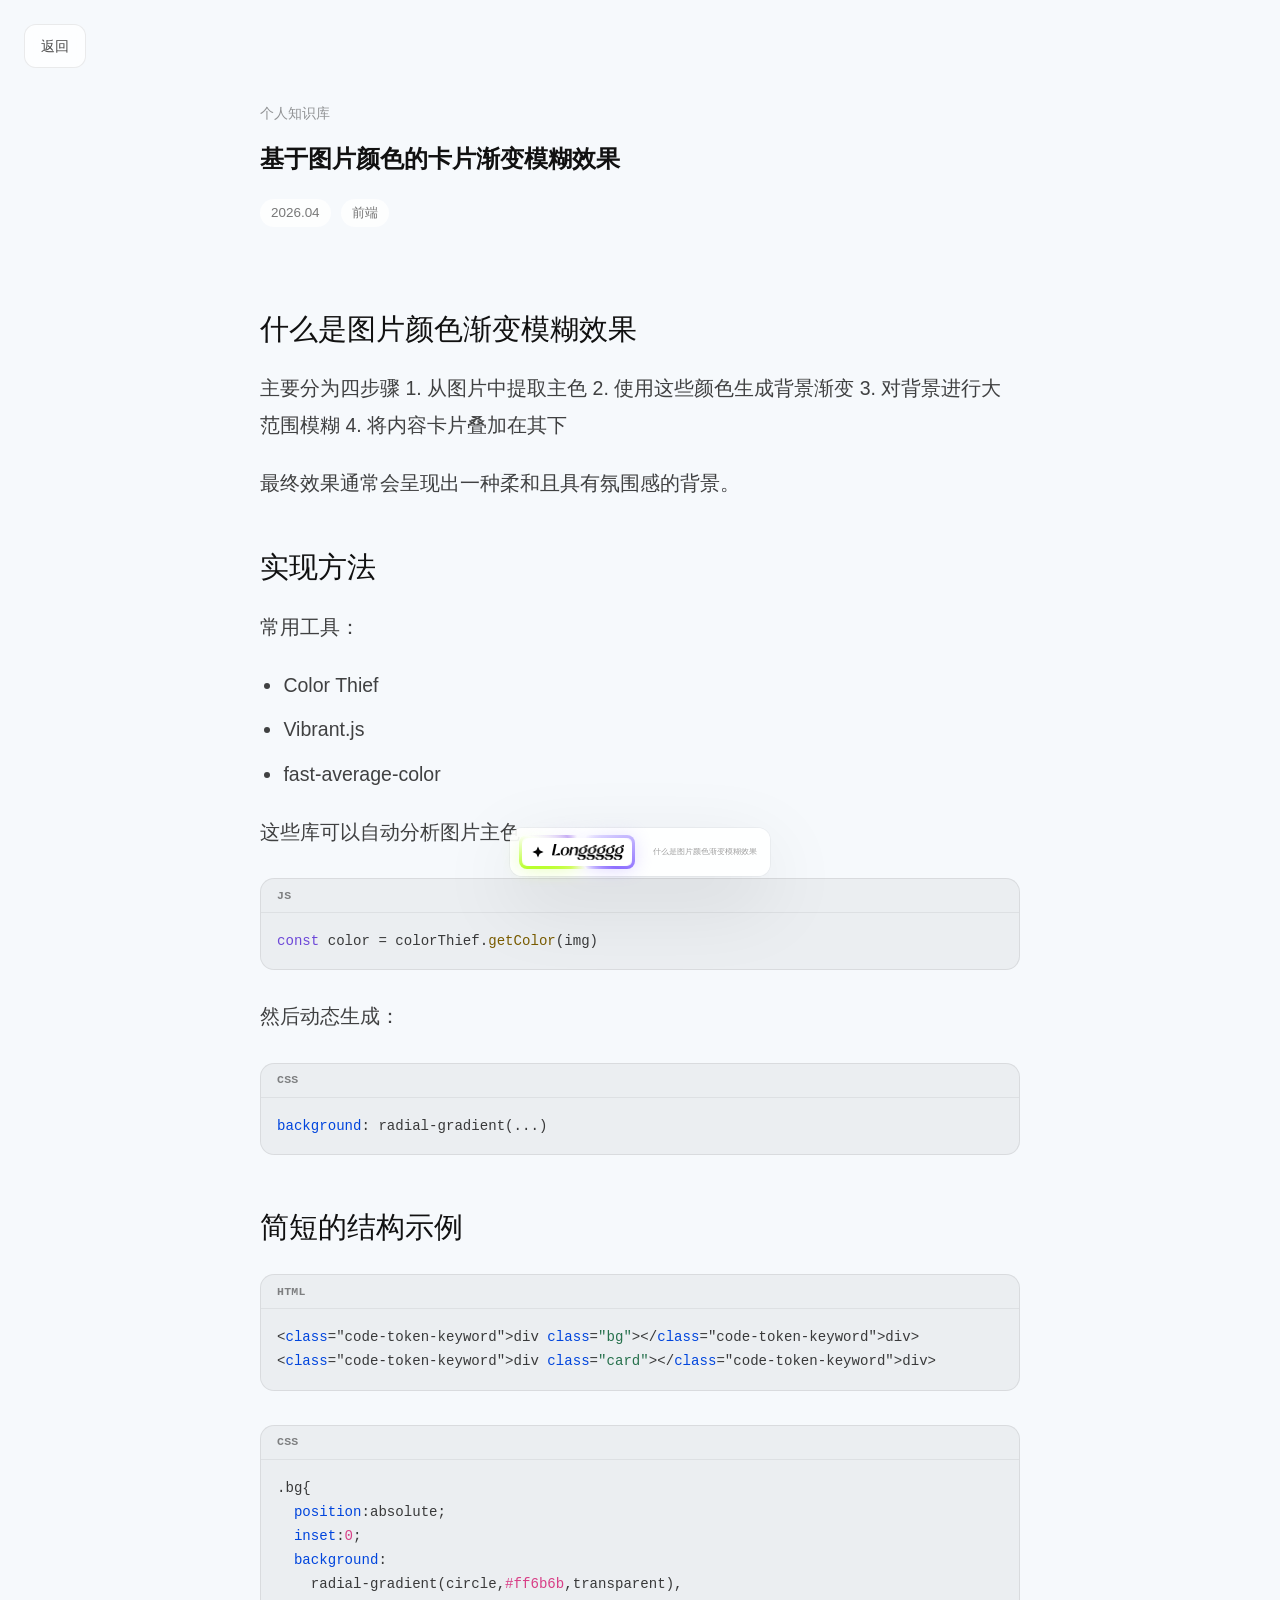
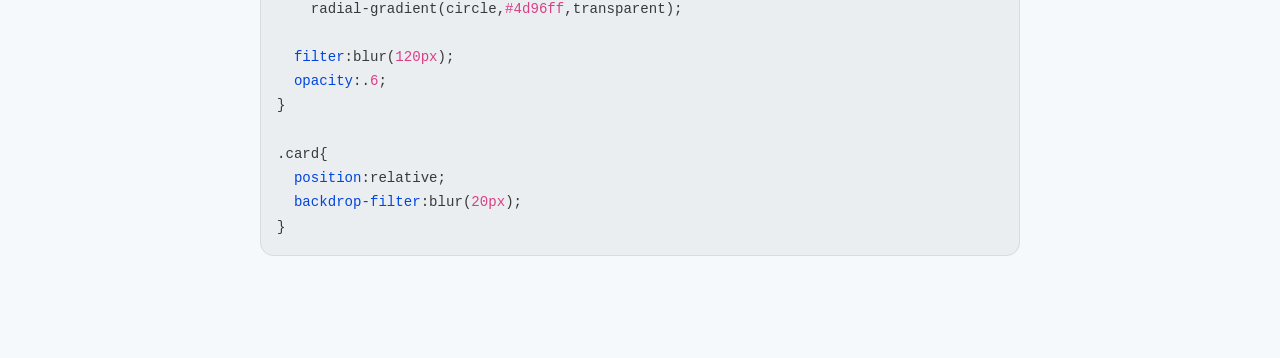
==== article.html @ 4fb2d7c9 "修改定位逻辑" ====
<!DOCTYPE html>
<html lang="zh-CN">
  <head>
    <meta charset="UTF-8" />
    <meta name="robots" content="noindex, nofollow" />
    <meta name="viewport" content="width=device-width, initial-scale=1.0" />
    <title>个人知识库｜龙湘玉 Portfolio</title>
    <link rel="stylesheet" href="./styles.css" />
  </head>
  <body class="article-page">
    <main class="article-page-main">
      <a class="article-back-link" href="./index.html" aria-label="返回首页">返回</a>
      <article class="article-page-shell">
        <p class="knowledge-article-eyebrow">个人知识库</p>
        <h1 data-article-title>正在加载文章...</h1>
        <div class="knowledge-article-meta">
          <time data-article-date datetime=""></time>
          <span data-article-category></span>
        </div>
        <div class="knowledge-article-prose" data-article-content>
          <p>正在加载文章...</p>
        </div>
      </article>
    </main>

    <div class="floating-dock article-floating-dock" aria-label="AI 对话和当前文章">
      <button class="floating-dock-ai" type="button" aria-controls="ai-chat-sidebar" aria-expanded="false" data-ai-chat-toggle>
        <svg class="floating-dock-ai-spark" viewBox="0 0 24 24" aria-hidden="true">
          <path d="M12 2.4 14.8 9.2 21.6 12 14.8 14.8 12 21.6 9.2 14.8 2.4 12 9.2 9.2 12 2.4Z" />
        </svg>
        <img class="floating-dock-ai-logo" src="./assets/Longgggg.png" alt="Longgggg" />
      </button>
      <div class="floating-dock-location" aria-live="polite">
        <span class="floating-dock-location-current" data-page-indicator>正在加载文章...</span>
      </div>
    </div>

    <aside class="ai-chat-sidebar" id="ai-chat-sidebar" aria-hidden="true" data-ai-chat-sidebar>
      <div class="ai-chat-shell">
        <div class="ai-chat-header">
          <div>
            <h2>Ask Long</h2>
          </div>
          <button class="ai-chat-close" type="button" aria-label="关闭 AI 对话窗口" data-ai-chat-close>
            <svg xmlns="http://www.w3.org/2000/svg" width="22" height="22" viewBox="0 0 24 24" fill="none" stroke="currentColor" stroke-width="2" stroke-linecap="round" stroke-linejoin="round" aria-hidden="true">
              <path d="M18 6 6 18" />
              <path d="m6 6 12 12" />
            </svg>
          </button>
        </div>

        <div class="ai-chat-messages" aria-live="polite" data-ai-chat-messages></div>

        <div class="ai-chat-starters" data-ai-chat-starters aria-label="推荐问题">
          <button type="button" data-ai-chat-starter="生活中的你是什么样的人？">生活中的你是什么样？</button>
          <button type="button" data-ai-chat-starter="和你一起工作会是什么感觉？">和你合作是什么感觉？</button>
          <button type="button" data-ai-chat-starter="你的设计思考方式是什么？">你如何思考设计？</button>
        </div>

        <form class="ai-chat-form" data-ai-chat-form>
          <label class="sr-only" for="article-ai-chat-input">输入你想问龙湘玉 AI 分身的问题</label>
          <textarea
            class="ai-chat-input"
            id="article-ai-chat-input"
            name="message"
            rows="1"
            maxlength="800"
            placeholder="你想了解我的哪些项目？"
            data-ai-chat-input
          ></textarea>
          <div class="ai-chat-actions">
            <button class="ai-chat-send" type="submit" data-ai-chat-send>发送</button>
          </div>
        </form>
      </div>
    </aside>

    <script src="./script.js?v=2026-07-13-return-position"></script>
    <script src="./article.js?v=2026-07-13-return-position"></script>
  </body>
</html>
---- styles.css ----
@font-face {
  font-family: "Gravita HUM";
  src: url("./assets/fonts/GravitaHUM-ExtraBold.otf") format("opentype");
  font-style: normal;
  font-weight: 800;
  font-display: swap;
}

@font-face {
  font-family: "Gravita HUM";
  src: url("./assets/fonts/GravitaHUM-ExtraBoldItalic.otf") format("opentype");
  font-style: italic;
  font-weight: 800;
  font-display: swap;
}

@font-face {
  font-family: "Gravita HUM";
  src: url("./assets/fonts/GravitaHUM-MediumItalic.otf") format("opentype");
  font-style: italic;
  font-weight: 500;
  font-display: swap;
}

@font-face {
  font-family: "CHERLAV";
  src: url("./assets/fonts/CHERLAV-Italic.ttf") format("truetype");
  font-style: italic;
  font-weight: 400;
  font-display: swap;
}

:root {
  --bg: #ffffff;
  --text: #060606;
  --muted: #8e8e8e;
  --line: #ececec;
  --accent: #6fb1ff;
  --content-width: 940px;
  --page-gutter: 64px;
  --content-inline-pad: 30px;
  --brand-size: 0.95rem;
  --nav-size: 0.98rem;
  --hero-title-size: clamp(3rem, 6.8vw, 4.8rem);
  --hero-body-size: clamp(1.55rem, 3vw, 2.25rem);
  --meta-size: 0.92rem;
  --card-shadow: rgba(0, 0, 0, 0.1);
  --strap-color: #ffffff;
  --strap-width: 60px;
  --strap-overlap: 18px;
  --radius-lg: 16px;
  --radius-md: 14px;
  --radius-sm: 12px;
  --radius-xs: 10px;
  --radius-none: 0;
  --radius-pill: 999px;
  --radius-circle: 50%;
  --radius-container: var(--radius-lg);
  --radius-tab-bar: var(--radius-lg);
  --radius-ai-sidebar: var(--radius-lg);
  --radius-footer: var(--radius-lg);
  --radius-card: var(--radius-md);
  --radius-project-card: var(--radius-md);
  --radius-bubble: var(--radius-md);
  --radius-control: var(--radius-sm);
  --radius-input: var(--radius-sm);
  --radius-button: var(--radius-sm);
  --radius-tag: var(--radius-sm);
  --radius-icon: var(--radius-xs);
  --radius-strap: var(--radius-none);
  --ai-chat-width: min(560px, 42vw);
  --layout-shift-x: 0px;
  --site-design-width: 1440px;
  --site-scale: 1;
  --site-canvas-height: auto;
}

@property --border-angle {
  syntax: "<angle>";
  inherits: true;
  initial-value: 0turn;
}

* {
  box-sizing: border-box;
}

html {
  scroll-behavior: smooth;
}

body {
  margin: 0;
  min-height: 100%;
  font-family: "Helvetica Neue", "PingFang SC", "Hiragino Sans GB", sans-serif;
  background: var(--bg);
  color: var(--text);
  cursor: none;
}

body.is-chat-open {
  --layout-shift-x: calc(var(--ai-chat-width) * -0.32);
  overflow-x: hidden;
}

@media (min-width: 1440px) {
  :root {
    --ai-chat-width: 560px;
  }

  body.is-chat-open {
    --layout-shift-x: calc(var(--ai-chat-width) * -0.42);
  }
}

@media (min-width: 1800px) {
  :root {
    --ai-chat-width: 560px;
  }

  body.is-chat-open {
    --layout-shift-x: calc(var(--ai-chat-width) * -0.48);
  }
}

body,
body * {
  cursor: none !important;
}

a {
  color: inherit;
  text-decoration: none;
}

img {
  display: block;
  max-width: 100%;
}

.site-scale-shell {
  position: relative;
  width: 100%;
}

main {
  transition: transform 0.42s cubic-bezier(0.22, 1, 0.36, 1);
  transform: translateX(var(--layout-shift-x));
}

body.is-site-scaled .site-scale-shell {
  height: var(--site-canvas-height);
}

body.is-site-scaled main {
  position: absolute;
  top: 0;
  left: 50%;
  width: var(--site-design-width);
  max-width: none;
  transform: translateX(calc(-50% + var(--layout-shift-x))) scale(var(--site-scale));
  transform-origin: top center;
}

.reveal {
  opacity: 0;
  transform: translateY(16px);
  transition: opacity 0.6s ease, transform 0.6s ease;
}

.reveal.show {
  opacity: 1;
  transform: translateY(0);
}

button,
a,
[data-card],
[data-cursor-icon],
[role="button"] {
  cursor: none;
}

.custom-cursor {
  position: fixed;
  left: 0;
  top: 0;
  width: 40px;
  height: 40px;
  border-radius: var(--radius-circle);
  background: rgba(255, 255, 255, 0.3);
  border: 1.5px solid rgba(15, 15, 15, 0.95);
  box-shadow:
    0 0 0 1px rgba(255, 255, 255, 0.42) inset,
    0 0 18px rgba(0, 0, 0, 0.08);
  pointer-events: none;
  z-index: 9999;
  transform: translate(-50%, -50%);
  opacity: 0;
  transition:
    width 0.22s ease,
    height 0.22s ease,
    opacity 0.18s ease,
    transform 0.08s linear;
  display: flex;
  align-items: center;
  justify-content: center;
}

.custom-cursor.is-visible {
  opacity: 1;
}

.custom-cursor.is-hovering {
  width: 70px;
  height: 70px;
}

.custom-cursor.has-label {
  width: auto;
  height: 34px;
  min-width: 0;
  padding: 0 12px;
  border: 0;
  border-radius: var(--radius-pill);
  background: #161616;
  color: #ffffff;
  box-shadow: 0 10px 22px rgba(0, 0, 0, 0.16);
}

.custom-cursor-icon {
  display: inline-flex;
  align-items: center;
  justify-content: center;
  width: 22px;
  height: 22px;
  color: rgba(12, 12, 12, 0.88);
  opacity: 0;
  transform: scale(0.82);
  transition: opacity 0.18s ease, transform 0.18s ease;
}

.custom-cursor.has-icon .custom-cursor-icon {
  opacity: 1;
  transform: scale(1);
}

.custom-cursor.has-label .custom-cursor-icon {
  width: auto;
  height: auto;
  color: #ffffff;
  font-size: 0.72rem;
  font-weight: 700;
  line-height: 1;
  white-space: nowrap;
  opacity: 1;
  transform: scale(1);
}

.custom-cursor-icon svg {
  width: 100%;
  height: 100%;
}

@media (pointer: coarse) {
  body,
  body *,
  button,
  a,
  [data-card],
  [data-cursor-icon],
  [role="button"] {
    cursor: auto !important;
  }

  .custom-cursor {
    display: none;
  }
}

@media (prefers-reduced-motion: reduce) {
  .reveal {
    opacity: 1;
    transform: none;
    transition: none;
  }
}

.site-header {
  position: fixed;
  top: calc(18px * var(--site-scale));
  left: 50%;
  width: min(calc(100% - (var(--page-gutter) * 2)), var(--content-width));
  z-index: 20;
  height: 60px;
  padding: 0 var(--content-inline-pad);
  display: grid;
  grid-template-columns: auto 1fr auto;
  align-items: center;
  column-gap: 32px;
  background: #d2d2d238;
  border-radius: var(--radius-tab-bar);
  box-shadow: none;
  backdrop-filter: blur(18px) saturate(1.08);
  -webkit-backdrop-filter: blur(18px) saturate(1.08);
  transform: translate(calc(-50% + var(--layout-shift-x)), 0) scale(var(--site-scale));
  transform-origin: top center;
  transition: transform 0.28s ease, opacity 0.28s ease;
}

.site-header.is-hidden {
  transform: translate(calc(-50% + var(--layout-shift-x)), calc(-100% - 26px)) scale(var(--site-scale));
  opacity: 0;
}

.brand {
  display: inline-flex;
  align-items: center;
  font-size: var(--brand-size);
  letter-spacing: 0.02em;
}

.brand-logo {
  display: block;
  width: auto;
  height: 20px;
  object-fit: contain;
}

.sr-only {
  position: absolute;
  width: 1px;
  height: 1px;
  padding: 0;
  margin: -1px;
  overflow: hidden;
  clip: rect(0, 0, 0, 0);
  white-space: nowrap;
  border: 0;
}

.site-nav {
  display: flex;
  justify-content: flex-end;
  justify-self: end;
  gap: 48px;
  font-size: var(--nav-size);
  font-weight: 600;
}

.site-nav a {
  position: relative;
  padding-bottom: 6px;
  color: rgba(6, 6, 6, 0.42);
  transition: color 0.24s ease;
}

.site-nav a::after {
  content: "";
  position: absolute;
  left: 0;
  right: 0;
  bottom: 0;
  height: 2px;
  border-radius: var(--radius-pill);
  background: #111111;
  transform: scaleX(0);
  transform-origin: center;
  transition: transform 0.24s ease;
}

.site-nav a.is-active {
  color: #111111;
}

.site-nav a.is-active::after {
  transform: scaleX(1);
}

.language-menu {
  position: relative;
  justify-self: end;
}

.language-toggle {
  width: 36px;
  height: 36px;
  padding: 0;
  border: 0;
  border-radius: var(--radius-control);
  background: rgba(255, 255, 255, 0.52);
  color: rgba(6, 6, 6, 0.62);
  display: inline-grid;
  place-items: center;
  cursor: pointer;
  transition: background 0.2s ease, color 0.2s ease;
}

.language-toggle svg {
  width: 18px;
  height: 18px;
}

.language-toggle:hover,
.language-toggle:focus-visible,
.language-menu.is-open .language-toggle {
  background: rgba(255, 255, 255, 0.86);
  color: #111111;
}

.language-options {
  position: absolute;
  top: calc(100% + 10px);
  right: 0;
  width: 128px;
  padding: 10px;
  border: 1px solid rgba(0, 0, 0, 0.06);
  border-radius: var(--radius-control);
  background: rgba(255, 255, 255, 0.9);
  box-shadow: 0 14px 30px rgba(0, 0, 0, 0.08);
  backdrop-filter: blur(18px) saturate(1.08);
  -webkit-backdrop-filter: blur(18px) saturate(1.08);
  opacity: 0;
  pointer-events: none;
  transform: translateY(-4px);
  transition: opacity 0.18s ease, transform 0.18s ease;
}

.language-menu.is-open .language-options {
  opacity: 1;
  pointer-events: auto;
  transform: translateY(0);
}

.language-options button {
  width: 100%;
  min-height: 38px;
  padding: 0 12px;
  border: 0;
  border-radius: 14px;
  background: transparent;
  color: rgba(6, 6, 6, 0.62);
  font: inherit;
  font-size: 0.86rem;
  text-align: left;
  cursor: pointer;
}

.language-options button + button {
  margin-top: 6px;
}

.language-options button:hover,
.language-options button:focus-visible,
.language-options button.is-active {
  background: rgba(0, 0, 0, 0.06);
  color: #111111;
}

.hero {
  position: relative;
  min-height: calc(100vh - 200px);
  width: min(calc(100% - (var(--page-gutter) * 2)), var(--content-width));
  margin: 0 auto;
  display: grid;
  grid-template-columns: minmax(320px, 1.1fr) minmax(420px, 1fr);
  align-items: center;
  padding: 84px var(--content-inline-pad) 0;
  overflow: hidden;
}

.hero-copy {
  padding-left: 0;
  transform: translateY(-84px);
}

.hero-heading-row {
  display: flex;
  align-items: baseline;
  gap: 18px;
  flex-wrap: wrap;
}

.hero-title {
  margin: 0;
  font-size: var(--hero-body-size);
  line-height: 1;
  font-weight: 600;
  opacity: 0;
  transform: translateY(24px);
}

.hero-intro {
  margin-top: 24px;
}

.hero-intro p {
  margin: 16px 0 0;
  font-size: var(--hero-body-size);
  font-weight: 600;
  line-height: 1;
  opacity: 0;
  transform: translateY(24px);
}

.hero-name-line {
  margin: 0;
  font-weight: 520;
}

.hero-about {
  max-width: min(100%, 26rem);
  margin-top: 24px !important;
  color: rgba(6, 6, 6, 0.58);
  font-size: 1rem !important;
  font-weight: 400 !important;
  line-height: 1.7 !important;
}

html[data-language="en"] .hero-about {
  max-width: min(100%, 22rem);
}

.hero-contact-button {
  display: inline-flex;
  align-items: center;
  gap: 7px;
  height: 32px;
  margin-top: 22px;
  padding: 0 14px;
  border: 1px solid rgba(6, 6, 6, 0.05);
  border-radius: var(--radius-button);
  background: #f2f2f2;
  color: #626262;
  font: inherit;
  font-size: 0.7rem;
  font-weight: 400;
  line-height: 1;
  opacity: 0;
  transform: translateY(24px);
  transition: background-color 0.22s ease, border-color 0.22s ease, transform 0.22s ease;
}

.hero-contact-button svg {
  width: 14px;
  height: 14px;
  stroke-width: 1.9;
}

.hero-contact-button:hover,
.hero-contact-button:focus-visible {
  background: #eeeeee;
  border-color: rgba(6, 6, 6, 0.08);
}

.hero-role-line {
  display: flex;
  align-items: center;
  gap: 0.12em;
  flex-wrap: wrap;
}

.hero-role-wrap {
  display: inline-block;
  min-width: 5.5em;
  white-space: nowrap;
}

.hero-role-stack {
  position: relative;
  display: inline-grid;
  align-items: start;
  perspective: 700px;
}

.hero-role-layer {
  grid-area: 1 / 1;
  display: inline-flex;
  align-items: center;
  white-space: nowrap;
  gap: 0.01em;
  backface-visibility: hidden;
}

.hero-role-next {
  pointer-events: none;
}

.hero-role-char {
  display: inline-block;
  transform-origin: 50% 50% -0.34em;
  backface-visibility: hidden;
}

.hero-role-space {
  width: 0.32em;
}

.hero.is-active .hero-title {
  animation: hero-copy-enter 0.75s ease 1.15s forwards;
}

.hero.is-active .hero-name-line {
  animation: hero-copy-enter 0.75s ease 1.15s forwards;
}

.hero.is-active .hero-role-line {
  animation: hero-copy-enter 0.75s ease 1.4s forwards;
}

.hero.is-active .hero-about {
  animation: hero-copy-enter 0.75s ease 1.55s forwards;
}

.hero.is-active .hero-contact-button {
  animation: hero-copy-enter 0.75s ease 1.68s forwards;
}

.hero-role-current.is-leaving .hero-role-char {
  animation: hero-role-char-out 0.72s cubic-bezier(0.2, 0.8, 0.2, 1) both;
  animation-delay: calc(var(--char-index, 0) * 0.045s);
}

.hero-role-next.is-entering .hero-role-char {
  animation: hero-role-char-in 0.72s cubic-bezier(0.2, 0.8, 0.2, 1) both;
  animation-delay: calc(var(--char-index, 0) * 0.045s);
}

.hero-visual {
  position: relative;
  min-height: 640px;
}

.stack-card {
  position: absolute;
  right: 170px;
  top: 132px;
  width: min(15vw, 280px);
  --card-ratio: 0.72;
  transform: rotate(16deg);
  object-fit: cover;
  filter: drop-shadow(0 24px 48px rgba(21, 21, 21, 0.12));
}

.hanging-card {
  --card-width: min(15.6vw, 296px);
  --card-ratio: 0.768;
  --length: 210px;
  position: absolute;
  inset: 0;
  width: var(--card-width);
  transform-origin: top center;
  touch-action: none;
  user-select: none;
  isolation: isolate;
}

.strap {
  position: absolute;
  left: 50%;
  top: 0;
  width: var(--strap-width);
  height: calc(var(--length) + var(--strap-overlap));
  transform: translateX(-50%);
  background: var(--strap-color);
  border-radius: var(--radius-strap);
  box-shadow:
    0 12px 28px rgba(0, 0, 0, 0.08),
    0 2px 8px rgba(0, 0, 0, 0.06);
  z-index: 3;
}

.card-grip {
  all: unset;
  cursor: grab;
  position: absolute;
  left: 50%;
  top: var(--length);
  width: 100%;
  aspect-ratio: var(--card-ratio);
  transform: translate(-50%, 0);
  border-radius: var(--radius-card);
  box-shadow: 0 16px 34px var(--card-shadow);
  z-index: 1;
}

.card-grip:active {
  cursor: grabbing;
}

.card-grip img {
  width: 100%;
  height: 100%;
  object-fit: cover;
  border-radius: var(--radius-card);
  pointer-events: none;
  -webkit-user-drag: none;
}

.hero-divider {
  position: relative;
  width: min(calc(100% - (var(--page-gutter) * 2)), var(--content-width));
  margin: -42px auto 18px;
  padding-inline: var(--content-inline-pad);
  display: grid;
  place-items: center;
}

.hero-divider::before {
  content: "";
  position: absolute;
  left: var(--content-inline-pad);
  right: var(--content-inline-pad);
  top: 50%;
  height: 1px;
  background: rgba(6, 6, 6, 0.12);
}

.hero-divider span {
  position: relative;
  z-index: 1;
  padding: 0 12px;
  background: #ffffff;
  color: rgba(6, 6, 6, 0.38);
  font-size: 0.72rem;
  font-weight: 400;
  line-height: 1.2;
}

.about-bento-section {
  --about-bento-gap: 8px;
  padding: 0 var(--page-gutter) 92px;
  background: #ffffff;
}

.section-eyebrow {
  max-width: var(--content-width);
  margin: 0 auto 12px;
  padding-inline: var(--content-inline-pad);
  color: rgba(6, 6, 6, 0.48);
  font-size: 0.92rem;
  font-weight: 400;
  line-height: 1.2;
}

.section-title {
  max-width: var(--content-width);
  margin: 0 auto 34px;
  padding-inline: var(--content-inline-pad);
  display: flex;
  align-items: center;
  gap: 10px;
  color: #000000;
}

.section-title-icon {
  flex: 0 0 auto;
  width: 31px;
  height: 33px;
}

.section-title-cn {
  color: #000000;
  font-family: "PingFang SC", "PingFang TC", "Helvetica Neue", Arial, sans-serif;
  font-size: 34px;
  font-style: normal;
  font-weight: 400;
  line-height: normal;
}

.section-title-en {
  color: #afafaf;
  font-family: "Gravita HUM", "Times New Roman", serif;
  font-size: 34px;
  font-style: italic;
  font-weight: 500;
  line-height: normal;
}

.section-headline {
  max-width: var(--content-width);
  margin: 0 auto 34px;
  padding-inline: var(--content-inline-pad);
  display: flex;
  align-items: center;
  justify-content: space-between;
  gap: 18px;
}

.section-headline .section-title {
  max-width: none;
  margin: 0;
  padding-inline: 0;
}

.section-more-link {
  flex: 0 0 auto;
  color: #7e7e7e;
  font-family: "PingFang SC", "PingFang TC", "Helvetica Neue", Arial, sans-serif;
  font-size: 22px;
  font-style: normal;
  font-weight: 300;
  line-height: normal;
  text-decoration-line: underline;
  text-decoration-style: solid;
  text-decoration-skip-ink: auto;
  text-decoration-thickness: 1px;
  text-underline-offset: 4px;
  text-underline-position: from-font;
  transition: color 0.2s ease;
}

.section-more-link:hover,
.section-more-link:focus-visible {
  color: #333333;
}

.works-showcase .section-eyebrow {
  padding-inline: 0;
}

.works-showcase .section-title,
.works-showcase .section-headline {
  padding-inline: 0;
}

.works-segment {
  --works-segment-index: 0;
  --works-segment-gap: 8px;
  --works-segment-pad: 7px;
  width: min(570px, 100%);
  padding: var(--works-segment-pad);
  position: relative;
  display: flex;
  align-items: center;
  justify-content: center;
  gap: var(--works-segment-gap);
  border-radius: 24px;
  background: #f7f7f8;
  overflow: hidden;
}

.works-segment::before {
  content: "";
  position: absolute;
  top: var(--works-segment-pad);
  bottom: var(--works-segment-pad);
  left: var(--works-segment-pad);
  width: calc((100% - (var(--works-segment-pad) * 2) - (var(--works-segment-gap) * 3)) / 4);
  border-radius: 34px;
  background: #393939;
  transform: translateX(calc(var(--works-segment-index) * (100% + var(--works-segment-gap))));
  transition: transform 0.58s cubic-bezier(0.16, 1, 0.3, 1);
  will-change: transform;
}

.works-segment-button {
  position: relative;
  z-index: 1;
  flex: 1 0 0;
  display: flex;
  align-items: center;
  justify-content: center;
  gap: 8px;
  min-height: 44px;
  padding: 8px;
  border: 0;
  border-radius: 34px;
  background: transparent;
  color: #7e7e7e;
  font-family: "PingFang SC", "PingFang TC", "Helvetica Neue", Arial, sans-serif;
  font-size: 16px;
  font-weight: 400;
  line-height: 1;
  cursor: pointer;
  transition: color 0.28s ease;
}

.works-segment-button.is-active {
  color: #ffffff;
}

.works-segment-button:focus-visible {
  outline: 2px solid rgba(6, 6, 6, 0.28);
  outline-offset: 3px;
}

.about-bento-inner {
  max-width: var(--content-width);
  margin: 0 auto;
  padding-inline: var(--content-inline-pad);
  display: grid;
  grid-template-columns: repeat(12, minmax(0, 1fr));
  grid-template-rows: 204px 204px 156px 156px;
  gap: var(--about-bento-gap);
}

.about-bento-card {
  position: relative;
  min-height: 0;
  padding: 18px var(--about-bento-gap) var(--about-bento-gap) 22px;
  display: grid;
  grid-template-rows: auto minmax(0, 1fr);
  gap: var(--about-bento-gap);
  overflow: hidden;
  border: 0;
  border-radius: 28px;
  background: #ffffff;
  box-shadow:
    0 10px 28px rgba(12, 12, 12, 0.04),
    0 1px 6px rgba(12, 12, 12, 0.034);
  transition: background-color 0.24s ease;
}

.about-bento-card:hover {
  background: #ffffff;
}

.about-bento-card-tall {
  grid-column: 1 / span 4;
  grid-row: 1 / span 2;
  padding-right: 8px;
  padding-bottom: 8px;
}

.about-bento-card-method {
  grid-template-rows: auto minmax(0, 1fr) auto auto;
}

.about-bento-card-method .about-bento-copy {
  grid-row: 1;
}

.about-bento-card-method .about-education-list {
  grid-row: 3;
}

.about-bento-card-method .about-bento-learning-drop {
  grid-row: 4;
}

.about-bento-card-ai {
  grid-column: 5 / span 8;
  grid-row: 1;
  padding-right: 8px;
  padding-bottom: 8px;
}

.about-bento-card-hci {
  grid-column: 5 / span 4;
  grid-row: 2;
  padding-right: 8px;
  padding-bottom: 8px;
  --app-glow-x: 86%;
  --app-glow-y: 84%;
}

.about-bento-card-toolkit {
  grid-column: 9 / span 4;
  grid-row: 2;
  grid-template-rows: auto minmax(0, 1fr);
  padding-right: 8px;
  padding-bottom: 8px;
}

.about-bento-card-grounded {
  grid-column: 1 / span 6;
  grid-row: 4;
  grid-template-columns: minmax(0, 1fr) 280px;
  grid-template-rows: 1fr;
  align-items: stretch;
  padding: 8px 8px 8px 22px;
}

.about-bento-card-grounded .about-bento-copy {
  align-self: start;
  padding-top: 16px;
}

.about-bento-card-time {
  grid-column: 1 / span 3;
  grid-row: 3;
  grid-template-rows: 88px minmax(0, 1fr);
  align-items: start;
  padding: 8px;
  border-radius: 28.626px;
  border: 2px solid #e6e1fc;
  border: 2px solid color(display-p3 0.8968 0.8824 0.9784);
  background: #d5cbff;
  background: color(display-p3 0.8276 0.7971 1);
  box-shadow:
    -4px -4px 4px 0 #b8adea inset,
    4px 4px 4px 0 rgba(255, 255, 255, 0.4) inset;
}

.about-bento-card-time:hover {
  background: #d5cbff;
  background: color(display-p3 0.8276 0.7971 1);
}

.about-time-display {
  width: 100%;
  height: 88px;
  display: grid;
  place-items: center;
  overflow: hidden;
  border-radius: 20px;
  background: #ffffff;
  box-shadow: inset 0 0 0 4px #9c94ce;
}

.about-time-pixel-board {
  --pixel-size: 4px;
  --pixel-gap: 1px;
  --pixel-group-gap: 4px;
  --pixel-row-gap: 8px;
  display: grid;
  grid-template-columns: repeat(7, max-content);
  gap: var(--pixel-row-gap) var(--pixel-group-gap);
  transform: scale(0.86);
  transform-origin: center;
}

.about-time-pixel-group {
  width: calc((var(--pixel-size) * 5) + (var(--pixel-gap) * 4));
  height: calc((var(--pixel-size) * 7) + (var(--pixel-gap) * 6));
  display: grid;
  grid-template-columns: repeat(5, var(--pixel-size));
  grid-template-rows: repeat(7, var(--pixel-size));
  gap: var(--pixel-gap);
}

.about-time-pixel-group i {
  display: block;
  width: var(--pixel-size);
  height: var(--pixel-size);
  background: #ebebeb;
}

.about-time-pixel-group i.is-on {
  background: #333333;
}

.about-time-pixel-group.is-location i.is-on {
  background: #999999;
}

.about-time-toggle {
  justify-self: end;
  align-self: end;
  width: 86px;
  height: 44px;
  padding: 7px;
  border: 0;
  position: relative;
  border-radius: var(--radius-pill);
  background: #333333;
  box-shadow: inset 0 0 0 4px #9c94ce;
  cursor: pointer;
}

.about-time-toggle span {
  position: absolute;
  top: 7px;
  left: 49px;
  width: 30px;
  height: 30px;
  display: flex;
  align-items: center;
  justify-content: center;
  gap: 2px;
  border-radius: var(--radius-circle);
  background: #d2fd5f;
  transition: transform 0.26s ease;
}

.about-time-toggle span i {
  width: 3px;
  border-radius: var(--radius-pill);
  background: #b4d854;
}

.about-time-toggle span i:nth-child(1),
.about-time-toggle span i:nth-child(3) {
  height: 9px;
}

.about-time-toggle span i:nth-child(2) {
  height: 14px;
}

.about-time-toggle.is-active span {
  transform: translateX(-42px);
}

.about-time-pixel-group.is-colon i.is-on {
  animation: time-colon-blink 1s steps(1, end) infinite;
}

.about-bento-card-status {
  grid-column: 4 / span 3;
  grid-row: 3;
  padding: 0;
  gap: 0;
  grid-template-rows: 1fr;
  background: #ffffff;
  overflow: visible;
  z-index: 3;
}

.guestbook-widget {
  position: relative;
  min-width: 0;
  min-height: 0;
  display: block;
  overflow: visible;
}

.guestbook-paper {
  --postit-line-width: calc(100% - 26px);
  --postit-line-height: 2px;
  --postit-line-gap: 34px;
  position: absolute;
  inset: 0;
  display: grid;
  grid-template-rows: auto minmax(0, 1fr);
  gap: 26px;
  padding: 12px 13px 20px;
  border-radius: 28px;
  background:
    linear-gradient(#d5d5d5, #d5d5d5) center 58px / var(--postit-line-width) var(--postit-line-height) no-repeat,
    linear-gradient(#d5d5d5, #d5d5d5) center calc(58px + var(--postit-line-gap)) / var(--postit-line-width) var(--postit-line-height) no-repeat,
    linear-gradient(#d5d5d5, #d5d5d5) center calc(58px + (var(--postit-line-gap) * 2)) / var(--postit-line-width) var(--postit-line-height) no-repeat,
    #ffffff;
  box-shadow: none;
  transform-origin: 74% 96%;
  transition: transform 0.24s ease, opacity 0.24s ease;
  will-change: transform, opacity;
}

.guestbook-title:hover,
.guestbook-title:focus-visible {
  color: #333333;
}

.guestbook-paper.is-tearing {
  z-index: 18;
  animation: guestbook-tear-away 0.58s cubic-bezier(0.55, 0.02, 0.2, 1) forwards;
}

.guestbook-title {
  justify-self: center;
  color: #9f9f9f;
  font-family: "Gravita HUM", "Helvetica Neue", "PingFang SC", sans-serif;
  font-size: 1.34rem;
  font-style: italic;
  font-weight: 800;
  line-height: 1;
  letter-spacing: 0;
  cursor: pointer;
  transition: color 0.18s ease;
}

.guestbook-widget textarea {
  position: absolute;
  top: 36px;
  right: 13px;
  bottom: 14px;
  left: 13px;
  width: calc(100% - 26px);
  height: auto;
  resize: none;
  border: 0;
  outline: 0;
  border-radius: 0;
  padding: 0 2px;
  background: transparent;
  color: #333333;
  font-family: "PingFang SC", "Helvetica Neue", sans-serif;
  font-size: 16px;
  font-weight: 300;
  line-height: 34px;
}

.guestbook-widget textarea::placeholder {
  color: rgba(6, 6, 6, 0.36);
}

.guestbook-count {
  display: none;
}

.guestbook-submit-area {
  position: absolute;
  right: 0;
  bottom: 0;
  width: 100%;
  height: 100%;
  padding: 0;
  border: 0;
  background: transparent;
  cursor: pointer;
  pointer-events: none;
}

@keyframes guestbook-tear-away {
  0% {
    opacity: 1;
    transform: translate3d(0, 0, 0) rotate(0deg);
  }

  38% {
    opacity: 1;
    transform: translate3d(18px, -8px, 0) rotate(2.5deg);
  }

  100% {
    opacity: 0;
    transform: translate3d(118px, 78px, 0) rotate(11deg);
  }
}

/* Legacy class kept unused in case older cached markup appears during preview. */
.guestbook-actions {
  display: flex;
  align-items: center;
  justify-content: space-between;
  gap: 8px;
}

.guestbook-actions span {
  color: rgba(6, 6, 6, 0.42);
  font-size: 0.72rem;
  line-height: 1;
}

.guestbook-actions button {
  min-height: 28px;
  padding: 0 12px;
  border: 0;
  border-radius: var(--radius-pill);
  background: #333333;
  color: #ffffff;
  font: inherit;
  font-size: 0.76rem;
  line-height: 1;
  cursor: pointer;
}

.guestbook-list {
  display: none;
}

.guestbook-note {
  min-width: 0;
  padding: 6px 8px;
  border-radius: 10px;
  background: rgba(255, 244, 168, 0.58);
  color: rgba(6, 6, 6, 0.62);
  font-size: 0.7rem;
  font-weight: 400;
  line-height: 1.25;
  white-space: nowrap;
  overflow: hidden;
  text-overflow: ellipsis;
}

.guestbook-empty {
  align-self: center;
  padding: 0 8px;
  color: rgba(6, 6, 6, 0.34);
  font-size: 0.72rem;
  line-height: 1.35;
}

@keyframes time-colon-blink {
  0%,
  48% {
    opacity: 1;
  }

  49%,
  100% {
    opacity: 0.18;
  }
}

.about-bento-card-agent {
  grid-column: 7 / span 6;
  grid-row: 3 / span 2;
  margin-right: -28px;
  position: relative;
  border-radius: 28px 161px 161px 28px;
  overflow: hidden;
  isolation: isolate;
  background: rgba(210, 253, 95, 0.32);
}

.about-bento-card-agent::after {
  content: "";
  position: absolute;
  inset: 0;
  z-index: 2;
  border-radius: inherit;
  background: rgba(210, 253, 95, 0.8);
  background: color(display-p3 0.8235 0.9922 0.3725 / 0.8);
  box-shadow:
    -50px 0 60px 0 rgba(255, 255, 255, 0.7) inset,
    50px 0 60px 0 rgba(255, 255, 255, 0.7) inset,
    0 50px 60px 0 rgba(255, 255, 255, 0.7) inset,
    0 -50px 60px 0 rgba(255, 255, 255, 0.7) inset;
  backdrop-filter: blur(12px);
  -webkit-backdrop-filter: blur(12px);
  pointer-events: none;
}

.about-agent-heading {
  position: absolute;
  top: 50%;
  left: 50%;
  z-index: 3;
  display: flex;
  align-items: baseline;
  gap: 8px;
  color: #000000;
  color: color(display-p3 0 0 0);
  line-height: 108.352%;
  mix-blend-mode: overlay;
  pointer-events: none;
  transform: translate(-50%, -50%);
}

.about-agent-heading-long {
  font-family: "CHERLAV", "Gravita HUM", "Helvetica Neue", sans-serif;
  font-size: 33.21px;
  font-style: italic;
  font-weight: 400;
}

.about-agent-heading-agent {
  font-family: "Gravita HUM", "Helvetica Neue", sans-serif;
  font-size: 33.21px;
  font-style: normal;
  font-weight: 800;
}

.about-agent-letters {
  position: absolute;
  inset: 0;
  z-index: 1;
  opacity: 0.82;
  filter: blur(6px);
  transform: translateX(-16px) scale(0.9);
}

.about-agent-letters svg {
  position: absolute;
  top: 50%;
  left: 50%;
  transform-box: fill-box;
  transform-origin: center;
  transition: transform 0.72s cubic-bezier(0.2, 0.9, 0.2, 1), opacity 0.42s ease;
}

.about-agent-letter-a {
  transform: translate(-118px, -50%);
}

.about-agent-letter-i {
  transform: translate(88px, -50%);
}

.about-bento-card-agent:hover .about-agent-letter-a {
  transform: translate(6px, -50%) rotate(90deg) scale(1.12);
}

.about-bento-card-agent:hover .about-agent-letter-i {
  transform: translate(-112px, -50%) rotate(90deg) scaleX(1.18) scaleY(1.18);
}

.about-bento-card-agent:hover {
  background: rgba(210, 253, 95, 0.8);
  background: color(display-p3 0.8235 0.9922 0.3725 / 0.8);
}

.about-bento-copy {
  position: relative;
  z-index: 1;
}

.about-bento-card h2 {
  margin: 0;
  color: #111111;
  font-family: "PingFang SC", "Helvetica Neue", Arial, sans-serif;
  font-size: 1.25rem;
  font-weight: 300;
  line-height: 1.18;
}

.about-bento-card p:last-child {
  max-width: 34rem;
  margin: 10px 0 0;
  color: rgba(6, 6, 6, 0.42);
  font-size: clamp(0.86rem, 1.2vw, 0.98rem);
  font-weight: 400;
  line-height: 1.55;
}

.about-education-list {
  position: relative;
  z-index: 1;
  display: grid;
  align-content: start;
  justify-items: start;
  gap: 8px;
  margin: 4px 0 0 -14px;
}

.about-education-row {
  display: flex;
  align-items: center;
  gap: 2px;
  min-width: 0;
}

.about-education-degree,
.about-education-school {
  min-height: 0;
  display: inline-flex;
  align-items: center;
  border-radius: var(--radius-pill);
  color: rgba(6, 6, 6, 0.78);
  font-size: 1rem;
  font-weight: 300;
  line-height: 1;
  white-space: nowrap;
}

.about-education-degree {
  justify-content: center;
  min-width: 0;
  padding: 6px 10px;
}

.about-education-school {
  min-width: 66px;
  max-width: calc(100% - 48px);
  justify-content: center;
  padding: 6px 10px;
  background: #f5f5f6;
  overflow: hidden;
  text-overflow: ellipsis;
}

.about-education-degree-master {
  background: #d3cbff;
}

.about-education-degree-bachelor {
  background: #d2fd5f;
}

.about-bento-flow,
.about-bento-notes,
.about-bento-tools {
  align-self: end;
  display: flex;
  flex-wrap: wrap;
  gap: 6px;
}

.about-bento-card-tall .about-bento-flow,
.about-bento-card-tall .about-bento-tools {
  align-content: end;
}

.about-bento-learning-drop {
  position: relative;
  align-self: end;
  margin-left: -14px;
  width: calc(100% + 14px);
  height: 240px;
  min-height: 0;
  overflow: hidden;
  border-radius: 22px;
  background: #f5f5f6;
}

.about-bento-learning-drop::after {
  content: none;
  position: absolute;
  left: 0;
  right: 0;
  bottom: 0;
  height: 1px;
  background: rgba(6, 6, 6, 0.1);
}

.about-bento-learning-drop span {
  position: absolute;
  left: var(--static-x, 0);
  top: var(--static-y, 0);
  display: inline-flex;
  align-items: center;
  min-height: 42px;
  padding: 0 16px;
  border: 0;
  border-radius: var(--radius-pill);
  background: var(--shape-color, #74B0FF);
  color: rgba(6, 6, 6, 0.8);
  font-size: 18px;
  font-weight: 300;
  line-height: 1;
  opacity: 1;
  filter: none;
  transform: rotate(var(--static-r, 0deg));
  will-change: transform, opacity;
  transition: opacity 0.36s ease, transform 0.36s ease, filter 0.24s ease;
}

.about-bento-learning-drop span.is-dark {
  color: #ffffff;
}

.about-bento-learning-drop .learning-shape {
  width: 42px;
  height: 42px;
  min-height: 0;
  padding: 0;
}

.about-bento-learning-drop .learning-shape-circle {
  border-radius: var(--radius-circle);
}

.about-bento-learning-drop .learning-shape-square {
  border-radius: var(--radius-pill);
}

.about-bento-learning-drop .learning-shape-triangle {
  width: 42px;
  height: 42px;
  min-height: 0;
  border-radius: var(--radius-circle);
  background: var(--shape-color, #D2FD5F);
  clip-path: polygon(50% 12%, 90% 84%, 10% 84%);
}

.about-bento-learning-drop.is-physics-positioned span,
.about-bento-learning-drop.is-animating span {
  left: 0;
  top: 0;
}

.about-bento-learning-drop.is-animating span {
  opacity: 0;
  transform: none;
  transition: opacity 0.42s ease, filter 0.24s ease;
}

.about-bento-learning-drop span.is-visible {
  opacity: 1;
}

.about-bento-learning-drop.is-fading span {
  opacity: 0;
}

.about-bento-learning-drop.is-static {
  display: block;
}

.about-bento-learning-drop.is-static span {
  position: absolute;
  opacity: 1;
  transform: rotate(var(--static-r, 0deg));
}

.about-bento-flow span,
.about-bento-tools span {
  display: inline-flex;
  align-items: center;
  min-height: 24px;
  padding: 0 9px;
  border: 1px solid rgba(6, 6, 6, 0.08);
  border-radius: var(--radius-tag);
  background: rgba(255, 255, 255, 0.78);
  color: rgba(6, 6, 6, 0.62);
  font-size: 0.66rem;
  font-weight: 500;
}

.about-ai-dock {
  position: relative;
  align-self: end;
  margin-left: -14px;
  width: calc(100% + 14px);
  height: 120px;
  min-height: 74px;
  overflow: hidden;
  display: grid;
  align-items: center;
  justify-content: start;
  border-radius: 22px;
  background: #f5f5f6;
}

.about-ai-dock::before,
.about-ai-dock::after {
  content: "";
  position: absolute;
  top: 22px;
  bottom: 22px;
  z-index: 1;
  width: 34px;
  pointer-events: none;
}

.about-ai-dock::before {
  left: 0;
  background: linear-gradient(90deg, #f5f5f6, rgba(245, 245, 246, 0));
}

.about-ai-dock::after {
  right: 0;
  background: linear-gradient(270deg, #f5f5f6, rgba(245, 245, 246, 0));
}

.about-ai-tools-grid {
  display: grid;
  gap: 8px;
  width: max-content;
  padding-left: 20px;
}

.about-ai-tools-row {
  display: flex;
  align-items: center;
  gap: 6px;
  width: max-content;
  transform: translateX(var(--marquee-x, 0px));
  will-change: transform;
}

.about-ai-tools-row:nth-child(2) {
  --marquee-x: -12px;
}

.about-ai-icon {
  flex: 0 0 42px;
  width: 42px;
  height: 42px;
  margin: 0;
  display: inline-grid;
  place-items: center;
  border-radius: var(--radius-icon);
  background: #ffffff;
  color: rgba(6, 6, 6, 0.72);
  font-size: 0.58rem;
  font-weight: 650;
  box-shadow: none;
  filter: none;
}

.about-ai-tool {
  flex: 0 0 auto;
  display: inline-flex;
  align-items: center;
  gap: 0;
  margin: 0;
}

.about-ai-tool .about-ai-icon {
  flex: 0 0 32px;
  width: 32px;
  height: 32px;
  margin: 0;
  transform: none;
  padding: 4px;
  border-radius: 12px;
  background: #ffffff;
}

.about-ai-tool-name {
  min-height: 0;
  display: inline-flex;
  align-items: center;
  padding: 8px 10px;
  border-radius: 12px;
  background: #ffffff;
  color: rgba(6, 6, 6, 0.82);
  font-size: 16px;
  font-weight: 300;
  line-height: 1;
  white-space: nowrap;
  box-shadow: none;
}

.about-ai-icon img {
  width: 100%;
  height: 100%;
  object-fit: cover;
  border-radius: 8px;
  pointer-events: none;
}

.about-bento-notes {
  display: grid;
}

.about-bento-notes span {
  display: block;
  padding: 7px 9px;
  border: 1px solid rgba(6, 6, 6, 0.08);
  border-radius: var(--radius-control);
  background: rgba(255, 255, 255, 0.78);
  color: rgba(6, 6, 6, 0.58);
  font-size: 0.66rem;
}

.about-interest-stage {
  position: relative;
  justify-self: stretch;
  align-self: end;
  width: calc(100% + 14px);
  margin-left: -14px;
  height: 120px;
  min-height: 74px;
  display: grid;
  place-items: center;
  border-radius: 22px;
  background: #f5f5f6;
  perspective: 880px;
  cursor: pointer;
  overflow: hidden;
  isolation: isolate;
}

.interest-world-defs {
  position: absolute;
  width: 0;
  height: 0;
  overflow: hidden;
}

.about-interest-stage [data-interest-scene] {
  grid-area: 1 / 1;
  place-self: center;
  opacity: 0;
  pointer-events: none;
  mix-blend-mode: multiply;
  transition: opacity 0.24s ease, transform 0.24s ease;
}

.about-interest-stage[data-interest-mode="book"] [data-interest-scene="book"],
.about-interest-stage[data-interest-mode="travel"] [data-interest-scene="travel"],
.about-interest-stage[data-interest-mode="music"] [data-interest-scene="music"] {
  opacity: 1;
  pointer-events: auto;
}

.about-interest-stage[data-interest-mode="book"] {
  overflow: visible;
}

.about-interest-stage [data-interest-scene="book"] {
  overflow: visible;
  mix-blend-mode: normal;
}

.interest-label-stage {
  position: absolute;
  inset: 0;
  z-index: 2;
  pointer-events: none;
}

.interest-label {
  position: absolute;
  left: 50%;
  top: calc(50% + 4px);
  color: #333333;
  font-family: "Gravita HUM", "Helvetica Neue", "PingFang SC", sans-serif;
  font-size: 64px;
  font-weight: 800;
  line-height: 1;
  letter-spacing: 0;
  opacity: 0;
  white-space: nowrap;
  mix-blend-mode: multiply;
  transform: translate(calc(-50% - 42px), -50%);
  transition:
    opacity 0.36s ease,
    transform 0.36s ease;
}

.interest-label.is-active {
  opacity: 1;
  transform: translate(-50%, -50%);
}

.interest-label.is-exiting {
  opacity: 0;
  transform: translate(calc(-50% + 54px), -50%);
}

.interest-book {
  position: relative;
  width: 76px;
  height: 108px;
  transform-style: preserve-3d;
  transform: scale(0.86);
  transform-origin: center;
  backface-visibility: visible;
  transition: transform 0.52s ease-in-out;
}

.about-bento-card-toolkit:hover .about-interest-stage[data-interest-mode="book"] .interest-book,
.interest-book:focus-visible {
  transform: translateX(28px) scale(0.86);
}

.interest-book-front,
.interest-book-back,
.interest-book-page {
  position: absolute;
  top: 0;
  left: 0;
  width: 76px;
  height: 108px;
  border-top-right-radius: 8px;
  border-bottom-right-radius: 8px;
  transform-origin: left center;
  transform-style: preserve-3d;
  transition: transform 0.52s ease-in-out, box-shadow 0.35s ease-in-out;
}

.interest-book-front,
.interest-book-back {
  background: #d3cbff;
}

.interest-book-front::before {
  content: "";
  position: absolute;
  top: 20px;
  left: 16px;
  width: 44px;
  height: 6px;
  border-radius: var(--radius-pill);
  background: #d2fd5f;
}

.interest-book-front::after {
  content: "";
  position: absolute;
  top: 38px;
  left: 16px;
  width: 32px;
  height: 6px;
  border-radius: var(--radius-pill);
  background: rgba(210, 253, 95, 0.42);
}

.interest-book-back {
  background: #d3cbff;
}

.interest-book-page-1,
.interest-book-page-2 {
  background: #efefef;
}

.interest-book-page-3,
.interest-book-page-4 {
  background: #f5f5f5;
}

.interest-book-page-5 {
  background: #ffffff;
}

.interest-book-page-6 {
  background: #fdfdfd;
}

.interest-book-page::before {
  content: "";
  position: absolute;
  left: 14px;
  top: 22px;
  width: 44px;
  height: 4px;
  border-radius: var(--radius-pill);
  background: rgba(80, 80, 80, 0.16);
  box-shadow:
    0 12px 0 rgba(80, 80, 80, 0.11),
    0 24px 0 rgba(80, 80, 80, 0.09),
    0 36px 0 rgba(80, 80, 80, 0.08);
}

.about-bento-card-toolkit:hover .about-interest-stage[data-interest-mode="book"] .interest-book-front,
.interest-book:focus-visible .interest-book-front {
  transform: rotateY(-160deg) scale(1.08);
}

.about-bento-card-toolkit:hover .about-interest-stage[data-interest-mode="book"] .interest-book-page-1,
.interest-book:focus-visible .interest-book-page-1 {
  transform: rotateY(-150deg) scale(1.08);
}

.about-bento-card-toolkit:hover .about-interest-stage[data-interest-mode="book"] .interest-book-page-2,
.interest-book:focus-visible .interest-book-page-2 {
  transform: rotateY(-30deg) scale(1.08);
}

.about-bento-card-toolkit:hover .about-interest-stage[data-interest-mode="book"] .interest-book-page-3,
.interest-book:focus-visible .interest-book-page-3 {
  transform: rotateY(-140deg) scale(1.08);
}

.about-bento-card-toolkit:hover .about-interest-stage[data-interest-mode="book"] .interest-book-page-4,
.interest-book:focus-visible .interest-book-page-4 {
  transform: rotateY(-40deg) scale(1.08);
}

.about-bento-card-toolkit:hover .about-interest-stage[data-interest-mode="book"] .interest-book-page-5,
.interest-book:focus-visible .interest-book-page-5 {
  transform: rotateY(-130deg) scale(1.08);
}

.about-bento-card-toolkit:hover .about-interest-stage[data-interest-mode="book"] .interest-book-page-6,
.interest-book:focus-visible .interest-book-page-6 {
  transform: rotateY(-50deg) scale(1.08);
}

.about-bento-card-toolkit:hover .about-interest-stage[data-interest-mode="book"] .interest-book-back,
.interest-book:focus-visible .interest-book-back {
  transform: rotateY(-20deg) scale(1.08);
}

.interest-world {
  place-self: center;
  transform: translate(0, 0);
}

.interest-world-globe {
  display: inline-block;
  width: 104px;
  height: 104px;
  overflow: hidden;
  border: 0;
  border-radius: var(--radius-circle);
  background: #d3cbff;
  box-sizing: border-box;
  fill: #d2fd5f;
  white-space: nowrap;
}

.interest-world-globe svg {
  display: inline;
  width: 416px;
  height: 104px;
  margin-top: -2px;
  animation: interest-world-scroll 3s linear infinite;
}

@keyframes interest-world-scroll {
  from {
    margin-left: -286px;
  }

  to {
    margin-left: -104px;
  }
}

.interest-vinyl {
  place-self: center;
  width: 148px;
  height: 116px;
  display: grid;
  place-items: center;
  transform: translate(0, 0);
}

.interest-album {
  position: relative;
  width: 94px;
  height: 94px;
  margin-top: 0;
  transition: transform 0.54s ease;
}

.interest-album-cover {
  position: absolute;
  inset: 0;
  z-index: 2;
  border-radius: 8px;
  background:
    linear-gradient(135deg, rgba(255, 255, 255, 0.26), rgba(255, 255, 255, 0) 42%),
    #d3cbff;
}

.interest-album-cover::before {
  content: "";
  position: absolute;
  left: 14px;
  bottom: 15px;
  width: 44px;
  height: 7px;
  border-radius: var(--radius-pill);
  background: #d2fd5f;
}

.interest-album-cover::after {
  content: "";
  position: absolute;
  left: 14px;
  bottom: 31px;
  width: 28px;
  height: 7px;
  border-radius: var(--radius-pill);
  background: rgba(210, 253, 95, 0.42);
}

.interest-vinyl-disc {
  position: absolute;
  top: 6px;
  left: 6px;
  z-index: 1;
  width: 82px;
  height: 82px;
  border-radius: var(--radius-circle);
  background:
    linear-gradient(38deg, transparent 0 48%, rgba(255, 255, 255, 0.18) 49% 51%, transparent 52% 100%),
    radial-gradient(circle at 65% 34%, rgba(255, 255, 255, 0.28) 0 3px, transparent 4px),
    radial-gradient(circle, #d2fd5f 0 10px, #d3cbff 11px 14px, transparent 15px),
    repeating-radial-gradient(circle, #d3cbff 0 2px, #bfb4ff 3px 5px);
  animation: none;
  transition: left 0.54s ease;
}

.interest-vinyl-label {
  position: absolute;
  inset: 29px;
  border-radius: var(--radius-circle);
  background: #d2fd5f;
}

.about-bento-card-toolkit:hover .about-interest-stage[data-interest-mode="music"] .interest-vinyl-disc {
  left: -50px;
  animation: interest-vinyl-spin 5s linear infinite;
}

.about-bento-card-toolkit:hover .about-interest-stage[data-interest-mode="music"] .interest-album {
  transform: translateX(28px);
}

@keyframes interest-vinyl-spin {
  to {
    transform: rotate(360deg);
  }
}

.about-app-preview {
  position: relative;
  display: grid;
  grid-template-columns: 54px minmax(0, 1fr) auto;
  align-items: center;
  gap: 12px;
  align-self: end;
  margin-left: -14px;
  width: calc(100% + 14px);
  height: 120px;
  min-height: 0;
  padding: 14px;
  overflow: hidden;
  border-radius: 22px;
  border: 0;
  background: #f5f5f6;
}

.about-app-preview::before {
  content: "";
  position: absolute;
  left: var(--app-glow-x);
  top: var(--app-glow-y);
  width: 96px;
  height: 56px;
  border-radius: var(--radius-pill);
  background: rgba(210, 253, 95, 0.34);
  filter: blur(18px);
  opacity: 0;
  pointer-events: none;
  transform: translate(-50%, -50%);
  transition: opacity 0.24s ease;
}

.about-bento-card-hci:hover .about-app-preview {
  background:
    radial-gradient(circle at var(--app-glow-x) var(--app-glow-y), rgba(210, 253, 95, 0.36) 0 32px, rgba(210, 253, 95, 0) 76px),
    #f5f5f6;
}

.about-bento-card-hci:hover .about-app-preview::before {
  opacity: 1;
}

.about-app-preview-icon {
  position: relative;
  z-index: 1;
  width: 54px;
  height: 54px;
  border-radius: 14px;
  object-fit: cover;
  filter: grayscale(1) saturate(0);
  transition: filter 0.24s ease;
}

.about-bento-card-hci:hover .about-app-preview-icon {
  filter: grayscale(0) saturate(1);
}

.about-app-preview-copy {
  position: relative;
  z-index: 1;
  display: grid;
  align-content: center;
  gap: 4px;
  min-width: 0;
}

.about-app-preview-copy strong {
  color: #111111;
  font-size: 1rem;
  line-height: 1.1;
}

.about-app-preview-copy > span {
  color: rgba(6, 6, 6, 0.55);
  font-size: 0.72rem;
  line-height: 1.25;
}

.about-app-preview-meta {
  display: flex;
  gap: 6px;
  margin-top: 3px;
}

.about-app-preview-meta span {
  padding: 4px 7px;
  border-radius: var(--radius-pill);
  background: rgba(6, 6, 6, 0.06);
  color: rgba(6, 6, 6, 0.46);
  font-size: 0.62rem;
  line-height: 1;
}

.about-app-view {
  position: relative;
  z-index: 1;
  min-height: 30px;
  padding: 0 13px;
  border: 0;
  border-radius: var(--radius-pill);
  background: rgba(17, 17, 17, 0.9);
  color: #ffffff;
  font: inherit;
  font-size: 0.72rem;
  font-weight: 600;
  transition: transform 0.22s ease, background-color 0.22s ease;
}

.about-app-view:hover,
.about-app-view:focus-visible {
  background: #111111;
  transform: translateY(-1px);
}

.github-heatmap {
  position: relative;
  align-self: end;
  margin-left: -14px;
  width: calc(100% + 14px);
  height: 120px;
  min-height: 0;
  display: grid;
  grid-template-rows: auto 1fr;
  gap: 12px;
  padding: 14px;
  overflow: hidden;
  border-radius: 22px;
  background: #f5f5f6;
}

.github-heatmap::before {
  content: "";
  position: absolute;
  right: -42px;
  top: -52px;
  width: 126px;
  height: 126px;
  border-radius: var(--radius-circle);
  background: rgba(210, 253, 95, 0.42);
  filter: blur(24px);
  opacity: 0;
  transition: opacity 0.24s ease;
}

.about-bento-card-hci:hover .github-heatmap::before {
  opacity: 1;
}

.github-heatmap-meta {
  position: relative;
  z-index: 1;
  display: flex;
  align-items: center;
  justify-content: space-between;
  gap: 10px;
}

.github-heatmap-meta span {
  color: rgba(6, 6, 6, 0.48);
  font-size: 0.72rem;
  font-weight: 400;
  line-height: 1;
}

.github-heatmap-meta strong {
  color: #111111;
  font-size: 1rem;
  font-weight: 400;
  line-height: 1;
}

.github-heatmap-grid {
  position: relative;
  z-index: 1;
  display: grid;
  grid-template-columns: repeat(14, minmax(0, 1fr));
  grid-auto-rows: 1fr;
  gap: 4px;
  min-height: 0;
}

.github-heatmap-grid span {
  min-width: 0;
  min-height: 0;
  border-radius: 4px;
  background: rgba(6, 6, 6, 0.06);
  box-shadow: inset 0 0 0 1px rgba(6, 6, 6, 0.02);
}

.github-heatmap-grid .level-1 {
  background: rgba(210, 253, 95, 0.35);
}

.github-heatmap-grid .level-2 {
  background: rgba(210, 253, 95, 0.6);
}

.github-heatmap-grid .level-3 {
  background: rgba(153, 232, 50, 0.82);
}

.github-heatmap-grid .level-4 {
  background: #3e3e3e;
}

.about-grounded-preview {
  position: relative;
  width: 280px;
  height: 100%;
  min-width: 0;
  justify-self: end;
  display: grid;
  grid-template-columns: 100px minmax(0, 1fr);
  align-items: center;
  gap: 16px;
  padding: 16px;
  overflow: hidden;
  border-radius: 22px;
  background: #f5f5f6;
}

.about-grounded-icon-frame {
  width: 100px;
  height: 100px;
  display: grid;
  place-items: center;
  border-radius: 8px;
  background: #ffffff;
}

.about-grounded-icon {
  width: 64px;
  height: 64px;
  object-fit: contain;
}

.about-grounded-copy {
  min-width: 0;
  display: grid;
  align-content: center;
  gap: 8px;
}

.about-grounded-copy strong {
  overflow: hidden;
  color: #111111;
  font-size: 22px;
  font-weight: 300;
  line-height: 1.1;
  text-overflow: ellipsis;
  white-space: nowrap;
}

.about-grounded-copy span {
  color: #7c7c7c;
  font-size: 12px;
  line-height: 1.1;
}

.about-grounded-tags {
  display: flex;
  align-items: center;
  gap: 8px;
  margin-top: 14px;
}

.about-grounded-copy small {
  width: fit-content;
  padding: 6px 8px;
  border-radius: var(--radius-pill);
  background: rgba(6, 6, 6, 0.07);
  color: #333333;
  font-size: 12px;
  line-height: 1;
}

.about-grounded-rating {
  display: inline-flex;
  align-items: center;
  gap: 4px;
}

.about-app-modal {
  position: fixed;
  inset: 0;
  z-index: 230;
  display: grid;
  place-items: center;
  padding: 24px;
  --about-app-origin-x: 50%;
  --about-app-origin-y: 50%;
  opacity: 0;
  visibility: hidden;
  pointer-events: none;
  transition: opacity 0.24s ease, visibility 0.24s ease;
}

.about-app-modal.is-open {
  opacity: 1;
  visibility: visible;
  pointer-events: auto;
}

.about-app-modal-backdrop {
  position: absolute;
  inset: 0;
  border: 0;
  background: rgba(255, 255, 255, 0.72);
  backdrop-filter: blur(14px);
  -webkit-backdrop-filter: blur(14px);
  opacity: 0;
  transition: opacity 0.32s ease;
}

.about-app-modal.is-open .about-app-modal-backdrop {
  opacity: 1;
}

.about-app-card-container {
  position: relative;
  width: min(100%, 480px);
  perspective: 1000px;
  transform-origin: var(--about-app-origin-x) var(--about-app-origin-y);
  transform: translate(
      calc((var(--about-app-origin-x) - 50%) * 0.62),
      calc((var(--about-app-origin-y) - 50%) * 0.62)
    )
    scale(0.32);
  opacity: 0;
  transition:
    transform 0.52s cubic-bezier(0.18, 0.86, 0.24, 1),
    opacity 0.28s ease;
}

.about-app-modal.is-open .about-app-card-container {
  transform: translate(0, 0) scale(1);
  opacity: 1;
}

.about-app-card {
  position: relative;
  padding: 22px;
  border: 1px solid rgba(6, 6, 6, 0.1);
  border-radius: var(--radius-container);
  background: #f8f8f8;
  transform-style: preserve-3d;
  transition: transform 0.18s ease;
}

.about-app-card-copy,
.about-app-card-showcase,
.about-app-card-actions {
  transform: translateZ(var(--card-depth, 0px));
}

.about-app-card-copy span {
  display: block;
  margin-bottom: 7px;
  color: rgba(6, 6, 6, 0.44);
  font-size: 0.72rem;
}

.about-app-card-copy h2 {
  margin: 0;
  color: #111111;
  font-size: 1.15rem;
  line-height: 1.2;
}

.about-app-card-copy p {
  margin: 8px 0 0;
  color: rgba(6, 6, 6, 0.58);
  font-size: 0.86rem;
  line-height: 1.55;
}

.about-app-card-showcase {
  position: relative;
  display: grid;
  grid-template-columns: 72px minmax(0, 1fr);
  gap: 14px;
  min-height: 260px;
  margin-top: 16px;
  padding: 18px;
  overflow: hidden;
  border-radius: var(--radius-card);
  border: 1px solid rgba(6, 6, 6, 0.08);
  background:
    linear-gradient(rgba(255, 255, 255, 0.84), rgba(255, 255, 255, 0.84)),
    repeating-linear-gradient(90deg, rgba(6, 6, 6, 0.06) 0 1px, transparent 1px 44px),
    repeating-linear-gradient(0deg, rgba(6, 6, 6, 0.06) 0 1px, transparent 1px 44px);
}

.about-app-card-icon {
  width: 72px;
  height: 72px;
  border-radius: 16px;
  object-fit: cover;
}

.about-app-card-info {
  align-self: center;
  display: grid;
  gap: 5px;
}

.about-app-card-info strong {
  color: #111111;
  font-size: 1.42rem;
  line-height: 1;
}

.about-app-card-info span {
  color: rgba(6, 6, 6, 0.52);
  font-size: 0.86rem;
}

.about-app-card-stats {
  grid-column: 1 / -1;
  display: grid;
  grid-template-columns: repeat(3, 1fr);
  gap: 8px;
}

.about-app-card-stats span {
  display: grid;
  gap: 4px;
  padding: 10px;
  border-radius: var(--radius-control);
  background: rgba(255, 255, 255, 0.78);
  color: rgba(6, 6, 6, 0.46);
  font-size: 0.68rem;
}

.about-app-card-stats b {
  color: #111111;
  font-size: 0.88rem;
}

.about-app-card-phone {
  position: absolute;
  right: 18px;
  bottom: -28px;
  width: 136px;
  height: 206px;
  border: 7px solid #111111;
  border-radius: 30px;
  background: #f7f7f7;
  transform: rotate(-5deg);
  overflow: hidden;
}

.about-app-phone-bar {
  position: absolute;
  top: 8px;
  left: 50%;
  width: 36px;
  height: 5px;
  border-radius: var(--radius-pill);
  background: #111111;
  transform: translateX(-50%);
  z-index: 1;
}

.about-app-card-phone img {
  width: 100%;
  height: 100%;
  object-fit: cover;
  object-position: top center;
}

.about-app-card-actions {
  display: flex;
  gap: 8px;
  justify-content: flex-end;
  margin-top: 18px;
}

.about-app-card-actions a,
.about-app-card-actions button {
  display: inline-grid;
  place-items: center;
  min-height: 34px;
  padding: 0 14px;
  border: 0;
  border-radius: var(--radius-pill);
  font: inherit;
  font-size: 0.78rem;
  font-weight: 600;
  text-decoration: none;
}

.about-app-card-actions a {
  background: #eeeeee;
  color: #111111;
}

.about-app-card-actions button {
  background: #111111;
  color: #ffffff;
}

.folder-section {
  min-height: 100vh;
  padding: 40px var(--page-gutter) 56px;
  background: #ffffff;
}

.folder-stage {
  position: relative;
  max-width: var(--content-width);
  margin: 0 auto;
  min-height: 780px;
  padding-inline: var(--content-inline-pad);
  transform: translateY(30vh) scale(0.9);
  transform-origin: top center;
}

.folder-tab-hitareas {
  position: absolute;
  inset: 0;
  z-index: 20;
  pointer-events: none;
}

.folder-tab-hit {
  position: absolute;
  padding: 0;
  border: 0;
  background: transparent;
  appearance: none;
  cursor: pointer;
  pointer-events: auto;
}

.folder-tab-hit:focus-visible {
  outline: 2px solid rgba(111, 177, 255, 0.9);
  outline-offset: 2px;
}

.folder-pages {
  position: relative;
  min-height: 760px;
}

.folder-page {
  position: absolute;
  inset: 0;
  overflow: visible;
  cursor: pointer;
  transition: transform 0.75s cubic-bezier(0.2, 0.8, 0.2, 1), opacity 0.45s ease;
  will-change: transform;
}

.folder-page[data-folder-page="hobbies"] {
  z-index: 4;
}

.folder-page[data-folder-page="education"] {
  z-index: 6;
}

.folder-page[data-folder-page="basic"] {
  z-index: 8;
}

.folder-page[data-folder-page="about"] {
  z-index: 10;
}

.folder-page-image {
  width: 100%;
  height: 100%;
  display: block;
  object-fit: contain;
  object-position: center bottom;
  pointer-events: none;
}

.folder-page[data-folder-page="about"] {
  isolation: isolate;
}

.folder-page-about-glass {
  position: absolute;
  inset: 0;
  background:
    linear-gradient(180deg, rgba(255, 255, 255, 0.28), rgba(255, 255, 255, 0.14)),
    radial-gradient(circle at 50% 8%, rgba(255, 255, 255, 0.32), transparent 34%);
  backdrop-filter: blur(8px) saturate(1.2);
  -webkit-backdrop-filter: blur(16px) saturate(1.08);
  -webkit-mask-image: url("data:image/svg+xml;utf8,<svg xmlns='http://www.w3.org/2000/svg' viewBox='0 0 1362 717'><path fill='white' d='M1234.33 71.8527C1236.12 79.5615 1242.98 85.0205 1250.89 85.0205H1344.91C1354.3 85.0205 1361.91 92.6317 1361.91 102.021V699.932C1361.91 709.32 1354.3 716.932 1344.91 716.932H17C7.61119 716.932 0 709.32 0 699.932V102.021C0 92.6317 7.61116 85.0205 17 85.0205H859.905C867.818 85.0205 874.684 79.5615 876.468 71.8527L890.046 13.1678C891.83 5.459 898.696 0 906.608 0H1204.19C1212.1 0 1218.97 5.459 1220.75 13.1678L1234.33 71.8527Z'/></svg>");
  mask-image: url("data:image/svg+xml;utf8,<svg xmlns='http://www.w3.org/2000/svg' viewBox='0 0 1362 717'><path fill='white' d='M1234.33 71.8527C1236.12 79.5615 1242.98 85.0205 1250.89 85.0205H1344.91C1354.3 85.0205 1361.91 92.6317 1361.91 102.021V699.932C1361.91 709.32 1354.3 716.932 1344.91 716.932H17C7.61119 716.932 0 709.32 0 699.932V102.021C0 92.6317 7.61116 85.0205 17 85.0205H859.905C867.818 85.0205 874.684 79.5615 876.468 71.8527L890.046 13.1678C891.83 5.459 898.696 0 906.608 0H1204.19C1212.1 0 1218.97 5.459 1220.75 13.1678L1234.33 71.8527Z'/></svg>");
  -webkit-mask-repeat: no-repeat;
  mask-repeat: no-repeat;
  -webkit-mask-position: center bottom;
  mask-position: center bottom;
  -webkit-mask-size: contain;
  mask-size: contain;
  pointer-events: none;
}

.folder-page-svg-about {
  width: 100%;
  height: 100%;
  display: block;
  filter: drop-shadow(0 10px 24px rgba(0, 0, 0, 0.08));
  pointer-events: none;
}

.folder-tab-hit-hobbies {
  left: 6.5%;
  top: 0.2%;
  width: 27%;
  height: 16%;
}

.folder-tab-hit-basic {
  left: 6.4%;
  top: 8.8%;
  width: 28%;
  height: 17%;
}

.folder-tab-hit-education {
  left: 37.8%;
  top: 0.3%;
  width: 28%;
  height: 16%;
}

.folder-tab-hit-about {
  left: 69%;
  top: 0.2%;
  width: 26%;
  height: 16%;
}

.folder-stage[data-sequence-step="1"] .folder-page[data-folder-page="about"] {
  transform: translate(-92vw, -20vh) rotate(-18deg);
}

.folder-stage[data-sequence-step="2"] .folder-page[data-folder-page="about"] {
  transform: translate(-92vw, -20vh) rotate(-18deg);
}

.folder-stage[data-sequence-step="2"] .folder-page[data-folder-page="basic"] {
  transform: translate(84vw, -68vh) rotate(16deg);
}

.folder-stage[data-sequence-step="3"] .folder-page[data-folder-page="about"] {
  transform: translate(-92vw, -20vh) rotate(-18deg);
}

.folder-stage[data-sequence-step="3"] .folder-page[data-folder-page="basic"] {
  transform: translate(84vw, -68vh) rotate(16deg);
}

.folder-stage[data-sequence-step="3"] .folder-page[data-folder-page="education"] {
  transform: translate(-62vw, 78vh) rotate(-14deg);
}

.folder-stage[data-sequence-step="4"] .folder-page[data-folder-page="about"] {
  transform: translate(-92vw, -20vh) rotate(-18deg);
}

.folder-stage[data-sequence-step="4"] .folder-page[data-folder-page="basic"] {
  transform: translate(84vw, -68vh) rotate(16deg);
}

.folder-stage[data-sequence-step="4"] .folder-page[data-folder-page="education"] {
  transform: translate(-62vw, 78vh) rotate(-14deg);
}

.folder-stage[data-sequence-step="4"] .folder-page[data-folder-page="hobbies"] {
  transform: translate(80vw, 44vh) rotate(18deg);
}

.folder-hint {
  position: fixed;
  left: 50%;
  bottom: 36px;
  margin: 0;
  transform: translateX(-50%);
  font-size: 0.95rem;
  color: #8e8e8e;
  letter-spacing: 0.02em;
  opacity: 0;
  transition: opacity 0.25s ease;
  pointer-events: none;
  z-index: 18;
}

.folder-stage[data-sequence-step="4"] .folder-hint {
  opacity: 1;
}

.placeholder-section {
  position: relative;
  min-height: 60vh;
  padding: 132px var(--page-gutter);
  background: #0f1012;
  box-shadow: 0 0 0 100vmax #0f1012;
  clip-path: inset(0 -100vmax);
}

.contact-footer {
  max-width: var(--content-width);
  margin: 0 auto;
  padding: 28px var(--content-inline-pad) 40px;
}

.contact-footer-eyebrow {
  margin: 0 0 14px;
  font-size: 0.88rem;
  letter-spacing: 0.14em;
  text-transform: uppercase;
  color: rgba(255, 255, 255, 0.58);
}

.contact-footer h2 {
  margin: 0;
  max-width: none;
  font-size: clamp(1.8rem, 2.2vw, 2.8rem);
  line-height: 1.08;
  font-weight: 500;
  color: #ffffff;
  white-space: nowrap;
}

.contact-footer-layout {
  display: grid;
  grid-template-columns: minmax(0, 1.15fr) minmax(0, 1fr);
  gap: 48px;
  align-items: start;
}

.contact-footer-grid {
  display: grid;
  grid-template-columns: 1fr;
  gap: 20px;
  padding-top: 6px;
}

.contact-footer-value {
  display: grid;
  grid-template-columns: minmax(0, 1fr) 36px;
  align-items: center;
  column-gap: 12px;
}

.contact-footer-stack {
  display: grid;
  gap: 10px;
}

.contact-card-label {
  font-size: 0.88rem;
  letter-spacing: 0.12em;
  text-transform: uppercase;
  color: rgba(255, 255, 255, 0.54);
}

.contact-footer-grid span,
.contact-footer-grid a {
  font-size: 1.05rem;
  line-height: 1.45;
  color: #f7f7f7;
  text-decoration: none;
}

.copy-button {
  display: inline-flex;
  align-items: center;
  justify-content: center;
  width: 36px;
  height: 36px;
  padding: 0;
  border: 0;
  border-radius: var(--radius-icon);
  background: rgba(255, 255, 255, 0.08);
  color: #f7f7f7;
  font: inherit;
  font-size: 0.9rem;
  cursor: pointer;
  transition: background-color 0.2s ease, color 0.2s ease, transform 0.2s ease;
}

.copy-button svg {
  width: 18px;
  height: 18px;
}

.copy-button:hover,
.copy-button:focus-visible {
  background: #ffffff;
  color: #111111;
  transform: translateY(-1px);
}

.site-toast {
  position: fixed;
  left: 50%;
  bottom: 124px;
  padding: 10px 16px;
  border-radius: var(--radius-tag);
  background: rgba(17, 17, 17, 0.92);
  color: #ffffff;
  font-size: 0.94rem;
  line-height: 1;
  transform: translate(-50%, 12px);
  opacity: 0;
  pointer-events: none;
  transition: opacity 0.24s ease, transform 0.24s ease;
  z-index: 240;
}

.site-toast.is-visible {
  opacity: 1;
  transform: translate(-50%, 0);
}

.version-update {
  position: fixed;
  right: 24px;
  bottom: 100px;
  z-index: 260;
  max-width: min(340px, calc(100vw - 48px));
  opacity: 0;
  visibility: hidden;
  pointer-events: none;
  transform: translateY(12px);
  transition: opacity 0.24s ease, transform 0.24s ease, visibility 0.24s ease;
}

.version-update.is-visible {
  opacity: 1;
  visibility: visible;
  pointer-events: auto;
  transform: translateY(0);
}

.version-update-card {
  display: grid;
  grid-template-columns: minmax(0, 1fr) auto;
  align-items: center;
  gap: 14px;
  padding: 14px 14px 14px 16px;
  border: 1px solid rgba(15, 15, 15, 0.08);
  border-radius: var(--radius-card);
  background: rgba(255, 255, 255, 0.94);
  color: #151515;
  box-shadow: 0 18px 46px rgba(0, 0, 0, 0.1);
  backdrop-filter: blur(18px);
  -webkit-backdrop-filter: blur(18px);
}

.version-update-card p {
  margin: 0;
  color: rgba(15, 15, 15, 0.72);
  font-size: 0.82rem;
  line-height: 1.45;
}

.version-update-card strong {
  color: #111111;
  font-weight: 650;
}

.version-update-card button {
  min-height: 36px;
  padding: 0 14px;
  border: 0;
  border-radius: var(--radius-button);
  background: #111111;
  color: #ffffff;
  font: inherit;
  font-size: 0.8rem;
  font-weight: 600;
  cursor: pointer;
}

.orientation-lock {
  position: fixed;
  inset: 0;
  z-index: 10020;
  display: none;
  place-items: center;
  padding: 28px;
  background: rgba(255, 255, 255, 0.82);
  backdrop-filter: blur(18px);
  -webkit-backdrop-filter: blur(18px);
}

.orientation-lock-card {
  width: min(360px, 100%);
  padding: 28px;
  display: grid;
  gap: 10px;
  border-radius: 24px;
  background: #ffffff;
  box-shadow:
    0 18px 50px rgba(12, 12, 12, 0.08),
    0 1px 8px rgba(12, 12, 12, 0.05);
  text-align: center;
}

.orientation-lock-card strong {
  font-size: 1.35rem;
  font-weight: 400;
  line-height: 1.2;
}

.orientation-lock-card span {
  color: rgba(6, 6, 6, 0.54);
  font-size: 0.92rem;
  line-height: 1.45;
}

.floating-dock {
  position: fixed;
  left: 50%;
  bottom: calc(24px * var(--site-scale));
  z-index: 120;
  width: min(calc(100% - 48px), 260px);
  min-height: 43px;
  padding: 7px 9px;
  display: grid;
  grid-template-columns: minmax(88px, 116px) minmax(0, 1fr);
  align-items: center;
  gap: 14px;
  border-radius: 12px;
  background: rgba(255, 255, 255, 0.88);
  color: #0f0f0f;
  box-shadow:
    0 24px 80px rgba(0, 0, 0, 0.1),
    0 0 0 1px rgba(15, 15, 15, 0.04);
  backdrop-filter: blur(22px) saturate(1.08);
  -webkit-backdrop-filter: blur(22px) saturate(1.08);
  transform: translateX(-50%) scale(var(--site-scale));
  transform-origin: bottom center;
}

.floating-dock-ai {
  position: relative;
  display: inline-flex;
  align-items: center;
  justify-content: center;
  gap: 7px;
  min-height: 34px;
  padding: 0 12px;
  border: 0;
  border-radius: 8px;
  border: 3px solid transparent;
  --border-angle: 0turn;
  --ai-button-fill: linear-gradient(#ffffff, #ffffff);
  --ai-gradient-border: conic-gradient(
    from var(--border-angle),
    transparent 8%,
    #d3cbff 18%,
    #8b6cff 31%,
    #ffffff 42%,
    #d2fd5f 56%,
    #b7ff2a 70%,
    #ffffff 80%,
    #c4a8f5 91%,
    transparent 100%
  );
  background:
    var(--ai-button-fill) padding-box,
    var(--ai-gradient-border) border-box;
  color: #050505;
  font: inherit;
  isolation: isolate;
  animation: dock-ai-border-spin 14s linear infinite;
  transition: transform 0.24s ease, filter 0.24s ease;
}

.floating-dock-ai > * {
  position: relative;
  z-index: 2;
}

.floating-dock-ai::before {
  content: "";
  position: absolute;
  inset: 0;
  z-index: 1;
  border-radius: inherit;
  background: #ffffff;
}

.floating-dock-ai::after {
  content: "";
  position: absolute;
  inset: -3px;
  z-index: -1;
  border-radius: inherit;
  background: var(--ai-gradient-border);
  animation: dock-ai-border-spin 14s linear infinite;
}

.floating-dock-ai::after {
  opacity: 0.32;
  filter: blur(9px) saturate(1.2);
}

.floating-dock-ai::selection {
  background: transparent;
}

.floating-dock-ai:hover,
.floating-dock-ai:focus-visible {
  filter: saturate(1.18);
  transform: translateY(-2px) scale(1.08);
}

.floating-dock-ai-logo {
  width: 100%;
  max-width: 72px;
  height: auto;
  object-fit: contain;
}

.floating-dock-ai-spark {
  flex: 0 0 auto;
  width: 14px;
  height: 14px;
  color: #050505;
  fill: currentColor;
}

@keyframes dock-ai-border-spin {
  to {
    --border-angle: 1turn;
  }
}

@keyframes ai-chat-caret-blink {
  0%,
  48% {
    opacity: 1;
  }

  49%,
  100% {
    opacity: 0;
  }
}

.floating-dock-location {
  min-width: 0;
  display: flex;
  align-items: center;
  justify-content: center;
  justify-items: center;
  color: rgba(6, 6, 6, 0.38);
}

.floating-dock-location-current {
  font-size: clamp(0.28rem, 0.62vw, 0.82rem);
  font-weight: 400;
  line-height: 1;
  color: rgba(6, 6, 6, 0.38);
  white-space: nowrap;
}

.article-floating-dock .floating-dock-location-current {
  max-width: 100%;
  overflow: hidden;
  text-overflow: ellipsis;
}

.article-floating-dock {
  --article-scroll-progress: 0;
  position: fixed;
}

.article-floating-dock::after {
  content: "";
  position: absolute;
  left: 10px;
  bottom: 0;
  height: 2px;
  border-radius: 999px;
  pointer-events: none;
}

.article-floating-dock::after {
  width: calc((100% - 20px) * var(--article-scroll-progress));
  background: #333333;
  transition: width 0.12s linear;
}

.ai-chat-sidebar {
  position: fixed;
  top: 0;
  right: 0;
  width: var(--ai-chat-width);
  height: calc(100vh / var(--site-scale));
  z-index: 130;
  padding: 20px 20px 20px 0;
  pointer-events: none;
  overflow: hidden;
  transform: translateX(calc(100% + 24px)) scale(var(--site-scale));
  transform-origin: top right;
  transition: transform 0.42s cubic-bezier(0.22, 1, 0.36, 1);
}

@media (min-width: 1101px) and (max-width: 1279px) {
  :root {
    --ai-chat-width: min(560px, 42vw);
  }

  .ai-chat-sidebar {
    padding: 18px 18px 18px 0;
  }

  .ai-chat-header {
    padding: 24px 28px 18px;
  }

  .ai-chat-messages,
  .ai-chat-form {
    padding-left: 28px;
    padding-right: 28px;
  }
}

body.is-chat-open .ai-chat-sidebar {
  pointer-events: auto;
  transform: translateX(0) scale(var(--site-scale));
}

.ai-chat-shell {
  min-width: 0;
  display: grid;
  grid-template-rows: auto minmax(0, 1fr) auto;
  height: 100%;
  border-radius: var(--radius-ai-sidebar);
  background: rgba(250, 250, 250, 0.9);
  border: 1px solid rgba(12, 12, 12, 0.08);
  box-shadow: none;
  backdrop-filter: blur(26px) saturate(1.08);
  -webkit-backdrop-filter: blur(26px) saturate(1.08);
  overflow: hidden;
}

.ai-chat-header {
  display: grid;
  grid-template-columns: minmax(0, 1fr) auto;
  align-items: center;
  gap: 16px;
  padding: 26px 30px 20px;
  border-bottom: 1px solid rgba(15, 15, 15, 0.06);
}

.ai-chat-header h2 {
  margin: 0;
  font-size: 1.48rem;
  line-height: 1.05;
  font-weight: 600;
}

.ai-chat-close {
  display: inline-flex;
  align-items: center;
  justify-content: center;
  width: 42px;
  height: 42px;
  padding: 0;
  border: 1px solid rgba(15, 15, 15, 0.08);
  border-radius: var(--radius-icon);
  background: rgba(255, 255, 255, 0.84);
  color: #121212;
  transition: background-color 0.24s ease, transform 0.24s ease;
}

.ai-chat-close:hover,
.ai-chat-close:focus-visible {
  background: rgba(255, 255, 255, 0.98);
  transform: translateY(-1px);
}

.ai-chat-messages {
  display: flex;
  flex-direction: column;
  gap: 14px;
  min-width: 0;
  min-height: 0;
  padding: 26px 30px;
  overflow-x: hidden;
  overflow-y: auto;
  scrollbar-width: thin;
}

.ai-chat-message {
  display: flex;
  flex-direction: column;
  gap: 6px;
  min-width: 0;
  max-width: min(88%, 100%);
}

.ai-chat-message[data-role="assistant"] {
  align-self: flex-start;
  max-width: 100%;
  width: 100%;
}

.ai-chat-message[data-role="user"] {
  align-self: flex-end;
}

.ai-chat-message-meta {
  font-size: 0.76rem;
  letter-spacing: 0.06em;
  text-transform: uppercase;
  color: rgba(15, 15, 15, 0.38);
}

.ai-chat-bubble {
  box-sizing: border-box;
  max-width: 100%;
  padding: 14px 16px;
  border-radius: var(--radius-bubble);
  font-size: 0.96rem;
  line-height: 1.6;
  white-space: pre-wrap;
  overflow-wrap: anywhere;
  word-break: break-word;
}

.ai-chat-message[data-role="assistant"] .ai-chat-bubble {
  background: rgba(255, 255, 255, 0.94);
  border: 1px solid rgba(15, 15, 15, 0.06);
  color: #121212;
}

.ai-chat-message.is-typing .ai-chat-bubble::after {
  content: "";
  display: inline-block;
  width: 1px;
  height: 1em;
  margin-left: 2px;
  background: currentColor;
  vertical-align: -0.14em;
  animation: ai-chat-caret-blink 0.9s steps(1) infinite;
}

.ai-chat-message[data-role="user"] .ai-chat-bubble {
  background: #111111;
  color: #ffffff;
}

.ai-chat-feedback {
  display: grid;
  gap: 10px;
  min-width: 0;
  max-width: 100%;
}

.ai-chat-feedback-card {
  min-width: 0;
  max-width: 100%;
  padding: 14px;
  border: 1px solid rgba(15, 15, 15, 0.06);
  border-radius: var(--radius-card);
  background: rgba(255, 255, 255, 0.9);
  overflow: hidden;
}

.ai-chat-feedback-card[data-card-type="music"] > .ai-chat-feedback-title {
  display: none;
}

.ai-chat-feedback-title {
  margin-bottom: 12px;
  color: rgba(15, 15, 15, 0.74);
  font-size: 0.78rem;
  font-weight: 650;
  letter-spacing: 0.04em;
  text-transform: uppercase;
}

.ai-chat-contact-grid {
  display: grid;
  grid-template-columns: repeat(2, minmax(0, 1fr));
  gap: 8px;
}

.ai-chat-contact-item {
  min-height: 72px;
  padding: 10px;
  display: grid;
  place-items: center;
  gap: 6px;
  border: 1px solid rgba(15, 15, 15, 0.08);
  border-radius: var(--radius-control);
  background: #ffffff;
  color: #161616;
  font: inherit;
  font-size: 0.82rem;
  font-weight: 560;
  transition: transform 0.2s ease, border-color 0.2s ease;
}

.ai-chat-contact-item:hover,
.ai-chat-contact-item:focus-visible {
  border-color: rgba(0, 69, 221, 0.28);
  transform: translateY(-1px);
}

.ai-chat-contact-icon {
  font-size: 1.1rem;
  line-height: 1;
}

.ai-chat-life-carousel {
  position: relative;
  width: 100%;
  max-width: 100%;
  box-sizing: border-box;
  min-height: 210px;
  margin: 0 0 -6px;
  padding: 2px 0 42px;
  overflow: hidden;
  cursor: grab;
  touch-action: pan-y;
  perspective: 900px;
}

.ai-chat-life-carousel.is-dragging {
  cursor: grabbing;
}

.ai-chat-life-track {
  position: relative;
  min-height: 164px;
}

.ai-chat-life-card {
  --life-card-accent: #D2FD5F;
  --life-card-offset: 0;
  --life-card-abs-offset: 0;
  position: absolute;
  inset: 4px auto auto 50%;
  box-sizing: border-box;
  width: min(86%, 330px);
  height: 168px;
  min-height: 0;
  padding: 16px;
  display: grid;
  align-content: space-between;
  gap: 12px;
  border: 1px solid rgba(15, 15, 15, 0.06);
  border-radius: var(--radius-card);
  background:
    radial-gradient(circle at 18% 18%, color-mix(in srgb, var(--life-card-accent) 52%, transparent), transparent 42%),
    linear-gradient(145deg, #ffffff, #f7f7f7);
  color: #151515;
  box-shadow: 0 14px 38px rgba(0, 0, 0, calc(0.08 - min(var(--life-card-abs-offset), 1) * 0.04));
  transform:
    translateX(calc(-50% + var(--life-card-offset) * 118px))
    translateY(calc(var(--life-card-abs-offset) * 10px))
    translateZ(calc(var(--life-card-abs-offset) * -70px))
    rotateY(calc(var(--life-card-offset) * -17deg))
    rotateZ(calc(var(--life-card-offset) * -2deg))
    scale(calc(1 - min(var(--life-card-abs-offset), 2) * 0.12));
  opacity: calc(1 - min(var(--life-card-abs-offset), 3) * 0.22);
  transform-origin: center;
  transition: transform 0.44s cubic-bezier(0.22, 1, 0.36, 1), opacity 0.28s ease;
  user-select: none;
  pointer-events: none;
}

.ai-chat-life-card::after {
  content: "";
  position: absolute;
  inset: 0;
  z-index: 8;
  border-radius: inherit;
  background: rgba(255, 255, 255, 0.48);
  backdrop-filter: blur(3px);
  -webkit-backdrop-filter: blur(3px);
  opacity: min(var(--life-card-abs-offset), 1);
  transition: opacity 0.28s ease;
  pointer-events: none;
}

.ai-chat-life-card[data-offset="0"] {
  pointer-events: auto;
}

.ai-chat-life-card[data-offset="0"]::after {
  opacity: 0;
}

.ai-chat-single-music {
  min-width: 0;
  display: grid;
}

.ai-chat-single-music .ai-chat-life-card {
  position: relative;
  inset: auto;
  width: 100%;
  height: 184px;
  transform: none;
  opacity: 1;
  pointer-events: auto;
}

.ai-chat-life-card-music {
  padding: 16px 14px 18px;
  align-content: start;
  gap: 10px;
  background: #ffffff;
}

.ai-chat-music-header {
  min-width: 0;
  display: flex;
  align-items: center;
  justify-content: space-between;
  gap: 10px;
}

.ai-chat-music-header.is-compact {
  margin-bottom: 2px;
}

.ai-chat-music-title {
  font-size: 1rem;
  line-height: 1;
  font-weight: 700;
}

.ai-chat-music-refresh {
  flex: 0 0 auto;
  width: 26px;
  height: 26px;
  padding: 0;
  display: inline-flex;
  align-items: center;
  justify-content: center;
  border: 1px solid rgba(15, 15, 15, 0.08);
  border-radius: var(--radius-pill);
  background: rgba(255, 255, 255, 0.86);
  color: rgba(15, 15, 15, 0.62);
  cursor: pointer;
  transition: background-color 0.2s ease, color 0.2s ease, transform 0.2s ease;
}

.ai-chat-music-refresh:hover,
.ai-chat-music-refresh:focus-visible {
  background: #f1f5ff;
  color: #0045DD;
  transform: rotate(18deg);
}

.ai-chat-music-refresh svg {
  width: 14px;
  height: 14px;
  fill: none;
  stroke: currentColor;
  stroke-width: 2;
  stroke-linecap: round;
  stroke-linejoin: round;
}

.ai-chat-music-grid {
  display: grid;
  grid-template-columns: repeat(4, minmax(0, 1fr));
  gap: 7px;
  margin-top: 2px;
  padding: 0 2px;
}

.ai-chat-music-loading {
  grid-column: 1 / -1;
  min-height: 98px;
  display: grid;
  place-items: center;
  border: 1px solid rgba(15, 15, 15, 0.06);
  border-radius: 18px;
  color: rgba(15, 15, 15, 0.44);
  font-size: 0.78rem;
}

.ai-chat-music-track {
  min-width: 0;
  display: grid;
  gap: 4px;
}

.ai-chat-music-cover {
  position: relative;
  aspect-ratio: 1;
  display: block;
  overflow: hidden;
  border-radius: 8px;
  background: #d8dce2;
  background-position: center;
  background-size: cover;
}

.ai-chat-music-cover::before,
.ai-chat-music-cover::after {
  content: "";
  position: absolute;
  inset: 0;
}

.ai-chat-music-cover.has-image::before,
.ai-chat-music-cover.has-image::after {
  content: none;
}

.ai-chat-music-cover.is-magnetic {
  background:
    radial-gradient(circle at 25% 30%, #ffffff 0 7%, transparent 8%),
    radial-gradient(circle at 70% 72%, #ffffff 0 8%, transparent 9%),
    linear-gradient(135deg, #29343c, #f4eee4 46%, #2f3a42);
}

.ai-chat-music-cover.is-magnetic::before {
  inset: 18% 16%;
  border: 5px solid rgba(255, 255, 255, 0.76);
  border-left-color: transparent;
  border-bottom-color: transparent;
  transform: rotate(24deg);
}

.ai-chat-music-cover.is-dark {
  background:
    radial-gradient(circle at 50% 32%, #6f6f79 0 12%, transparent 13%),
    linear-gradient(135deg, #07070a, #303039 48%, #0d0d12);
}

.ai-chat-music-cover.is-dark::before {
  left: 45%;
  right: auto;
  width: 18%;
  background: linear-gradient(#111, #777, #111);
  transform: skewX(-14deg);
}

.ai-chat-music-cover.is-ditto {
  background:
    radial-gradient(circle at 72% 42%, rgba(255, 255, 255, 0.72) 0 17%, transparent 18%),
    repeating-linear-gradient(0deg, rgba(160, 0, 30, 0.22) 0 2px, transparent 2px 6px),
    #d35a6e;
}

.ai-chat-music-cover.is-ditto::before {
  content: "DITTO";
  inset: auto 6px 5px;
  color: rgba(130, 0, 25, 0.6);
  font-size: 0.58rem;
  font-weight: 800;
}

.ai-chat-music-cover.is-love {
  background:
    radial-gradient(circle at 50% 50%, #ff4aa3 0 23%, transparent 24%),
    linear-gradient(135deg, #6f45ff, #48e0cc 45%, #d2fd5f);
}

.ai-chat-music-cover.is-love::before,
.ai-chat-music-cover.is-love::after {
  inset: 26% 23%;
  border-radius: 50% 50% 0 50%;
  background: #ff4aa3;
  transform: rotate(45deg);
}

.ai-chat-music-track b {
  min-width: 0;
  color: #111111;
  font-size: 0.72rem;
  line-height: 1.05;
  white-space: nowrap;
  overflow: hidden;
  text-overflow: ellipsis;
}

.ai-chat-music-track > span:last-child {
  min-width: 0;
  color: rgba(15, 15, 15, 0.48);
  font-size: 0.62rem;
  line-height: 1;
  white-space: nowrap;
  overflow: hidden;
  text-overflow: ellipsis;
}

.ai-chat-life-heading {
  font-size: 1rem;
  line-height: 1.1;
  font-weight: 700;
}

.ai-chat-life-description {
  color: rgba(15, 15, 15, 0.62);
  font-size: 0.74rem;
  line-height: 1.42;
}

.ai-chat-life-card-dogs {
  align-content: start;
  gap: 12px;
  background: #ffffff;
}

.ai-chat-dog-grid {
  display: grid;
  grid-template-columns: repeat(3, minmax(0, 1fr));
  gap: 7px;
  align-items: stretch;
}

.ai-chat-dog-photo {
  position: relative;
  min-width: 0;
  aspect-ratio: 1;
  height: auto;
  margin: 0;
  overflow: hidden;
  border-radius: 12px;
  background: #f4f4f4;
}

.ai-chat-dog-photo:nth-child(2) {
  transform: translateY(7px);
}

.ai-chat-dog-photo img {
  width: 100%;
  height: 100%;
  display: block;
  object-fit: cover;
}

.ai-chat-life-card-quote {
  align-content: center;
  gap: 12px;
  background:
    radial-gradient(circle at 16% 20%, rgba(210, 253, 95, 0.5), transparent 42%),
    #ffffff;
}

.ai-chat-life-quote {
  max-width: none;
  font-size: 1.14rem;
  line-height: 1.16;
  font-weight: 720;
  letter-spacing: 0;
  white-space: nowrap;
}

.ai-chat-life-card-book {
  grid-template-columns: minmax(0, 1fr) 82px;
  align-items: center;
  gap: 14px;
  background:
    radial-gradient(circle at 82% 30%, rgba(116, 176, 255, 0.26), transparent 44%),
    #ffffff;
}

.ai-chat-book-copy {
  min-width: 0;
  display: grid;
  gap: 12px;
}

.ai-chat-book-cover {
  width: 82px;
  height: 124px;
  display: block;
  object-fit: cover;
  border-radius: 8px;
  box-shadow: 0 12px 26px rgba(0, 69, 221, 0.12);
}

.ai-chat-life-card-friend {
  place-content: center;
  justify-items: center;
  text-align: center;
  gap: 14px;
  background:
    radial-gradient(circle at 50% 26%, rgba(0, 69, 221, 0.16), transparent 48%),
    #ffffff;
}

.ai-chat-life-friend-title {
  color: #111111;
  font-size: 2.04rem;
  line-height: 1;
  font-weight: 700;
}

.ai-chat-life-marker {
  justify-self: start;
  min-height: 24px;
  padding: 0 8px;
  display: inline-flex;
  align-items: center;
  justify-content: center;
  border-radius: var(--radius-pill);
  background: rgba(255, 255, 255, 0.72);
  color: rgba(15, 15, 15, 0.52);
  font-size: 0.66rem;
  line-height: 1;
}

.ai-chat-life-marker + strong {
  align-self: end;
  font-size: 1rem;
  line-height: 1.15;
  font-weight: 650;
}

.ai-chat-life-marker + strong + span {
  color: rgba(15, 15, 15, 0.62);
  font-size: 0.76rem;
  line-height: 1.45;
}

.ai-chat-life-controls {
  position: absolute;
  left: 14px;
  right: 14px;
  bottom: 6px;
  z-index: 60;
  display: flex;
  justify-content: center;
  gap: 8px;
  pointer-events: auto;
}

.ai-chat-life-controls button {
  width: 30px;
  height: 30px;
  border: 1px solid rgba(15, 15, 15, 0.08);
  border-radius: var(--radius-pill);
  background: rgba(255, 255, 255, 0.9);
  color: rgba(15, 15, 15, 0.62);
  font: inherit;
  font-size: 1.05rem;
  line-height: 1;
  cursor: pointer;
  transition: background-color 0.2s ease, color 0.2s ease;
}

.ai-chat-life-controls button:hover,
.ai-chat-life-controls button:focus-visible {
  background: #f1f5ff;
  color: #0045DD;
}

.ai-chat-project-list,
.ai-chat-profile-list,
.ai-chat-timeline {
  display: grid;
  gap: 8px;
}

.ai-chat-project-item,
.ai-chat-profile-item,
.ai-chat-timeline-item {
  display: grid;
  gap: 5px;
  padding: 11px;
  border: 0;
  border-radius: var(--radius-control);
  background: #f7f7f7;
  font: inherit;
  text-align: left;
}

button.ai-chat-project-item {
  cursor: pointer;
  transition: background-color 0.2s ease;
}

button.ai-chat-project-item:hover,
button.ai-chat-project-item:focus-visible {
  background: #eef2f8;
}

.ai-chat-project-item strong,
.ai-chat-profile-item strong,
.ai-chat-timeline-item strong {
  color: #151515;
  font-size: 0.9rem;
  line-height: 1.25;
}

.ai-chat-project-item span,
.ai-chat-profile-item span,
.ai-chat-timeline-item span {
  color: rgba(15, 15, 15, 0.58);
  font-size: 0.76rem;
  line-height: 1.45;
}

.ai-chat-project-item em {
  justify-self: start;
  padding: 4px 7px;
  border-radius: var(--radius-pill);
  background: rgba(0, 69, 221, 0.08);
  color: #0045DD;
  font-size: 0.66rem;
  font-style: normal;
}

.ai-chat-tag-list,
.ai-chat-suggestions {
  display: flex;
  flex-wrap: wrap;
  gap: 7px;
}

.ai-chat-tag-list span,
.ai-chat-suggestions button {
  display: inline-flex;
  align-items: center;
  justify-content: center;
  min-height: 28px;
  padding: 0 10px;
  border: 1px solid rgba(15, 15, 15, 0.08);
  border-radius: var(--radius-pill);
  background: #ffffff;
  color: rgba(15, 15, 15, 0.68);
  font: inherit;
  font-size: 0.72rem;
  line-height: 1;
  text-align: center;
}

.ai-chat-suggestions button {
  cursor: pointer;
  transition: border-color 0.2s ease, color 0.2s ease;
}

.ai-chat-suggestions button:hover,
.ai-chat-suggestions button:focus-visible {
  border-color: rgba(0, 69, 221, 0.28);
  color: #0045DD;
}

.ai-chat-starters {
  display: flex;
  flex-wrap: nowrap;
  gap: 8px;
  min-width: 0;
  max-width: 100%;
  box-sizing: border-box;
  padding: 0 30px 16px;
  overflow-x: auto;
  overflow-y: hidden;
  background: rgba(255, 255, 255, 0.5);
  scrollbar-width: none;
  transition: opacity 0.2s ease, transform 0.2s ease;
}

.ai-chat-starters::-webkit-scrollbar {
  display: none;
}

.ai-chat-starters.is-hidden {
  display: none;
}

.ai-chat-starters button {
  min-height: 30px;
  max-width: 100%;
  padding: 0 11px;
  border: 1px solid rgba(15, 15, 15, 0.08);
  border-radius: var(--radius-pill);
  background: rgba(255, 255, 255, 0.92);
  color: rgba(15, 15, 15, 0.62);
  font: inherit;
  font-size: 0.74rem;
  overflow: hidden;
  text-overflow: ellipsis;
  white-space: nowrap;
  cursor: pointer;
  transition: border-color 0.2s ease, color 0.2s ease, transform 0.2s ease;
}

.ai-chat-starters button:hover,
.ai-chat-starters button:focus-visible {
  border-color: rgba(0, 69, 221, 0.28);
  color: #0045DD;
  transform: translateY(-1px);
}

.ai-chat-message.is-status {
  max-width: 100%;
}

.ai-chat-message.is-status .ai-chat-bubble {
  background: rgba(15, 15, 15, 0.05);
  color: rgba(15, 15, 15, 0.62);
}

.ai-chat-form {
  display: grid;
  grid-template-columns: minmax(0, 1fr) auto;
  align-items: end;
  gap: 12px;
  min-width: 0;
  width: 100%;
  box-sizing: border-box;
  overflow: hidden;
  padding: 20px 30px 26px;
  border-top: 1px solid rgba(15, 15, 15, 0.06);
  background: rgba(255, 255, 255, 0.5);
}

.ai-chat-input {
  min-width: 0;
  box-sizing: border-box;
  width: 100%;
  min-height: 54px;
  max-height: 190px;
  padding: 15px 17px;
  border: 1px solid rgba(15, 15, 15, 0.08);
  border-radius: var(--radius-input);
  background: rgba(255, 255, 255, 0.92);
  color: #111111;
  font: inherit;
  font-size: 0.98rem;
  line-height: 1.55;
  resize: none;
  outline: none;
}

.ai-chat-input:focus {
  border-color: rgba(15, 15, 15, 0.2);
}

.ai-chat-actions {
  min-width: 0;
  display: flex;
  align-items: center;
  justify-content: flex-end;
  align-self: stretch;
}

.ai-chat-send {
  flex: 0 0 auto;
  min-width: 88px;
  height: 54px;
  padding: 0 18px;
  border: 0;
  border-radius: var(--radius-button);
  background: #111111;
  color: #ffffff;
  font: inherit;
  font-size: 0.94rem;
  font-weight: 600;
  transition: transform 0.24s ease, opacity 0.24s ease, background-color 0.24s ease;
}

.ai-chat-send:hover,
.ai-chat-send:focus-visible {
  transform: translateY(-1px);
}

.ai-chat-send:disabled,
.ai-chat-input:disabled {
  opacity: 0.58;
}

.works-showcase {
  min-height: 150vh;
  padding: 0 var(--page-gutter) 96px;
  background: #ffffff;
}

.works-showcase-inner {
  max-width: var(--content-width);
  margin: 0 auto;
  padding-inline: var(--content-inline-pad);
}

.works-grid {
  display: grid;
  grid-template-columns: repeat(2, minmax(0, 1fr));
  justify-content: center;
  gap: 8px;
}

.work-card {
  transition: opacity 0.28s ease, visibility 0.28s ease;
}

.work-card-project {
  cursor: pointer;
}

.work-card-project:focus-visible .work-card-media {
  outline: 2px solid rgba(17, 17, 17, 0.9);
  outline-offset: 6px;
}

.work-card.is-hidden {
  display: none;
}

.work-card.is-filtered-out {
  opacity: 0;
  pointer-events: none;
  visibility: hidden;
}

.work-card.is-project-hidden {
  display: none;
}

.work-card-surface {
  height: 100%;
  border-radius: var(--radius-project-card);
  transform-origin: center;
}

.work-card-media {
  --work-card-tint-rgb: 24 24 24;
  --work-card-accent-rgb: 24 24 24;
  --work-card-glass-rgb: 255 255 255;
  --work-card-contrast-boost: 0;
  --work-card-color-gradient-height: 76%;
  --work-card-color-gradient-opacity: 1;
  --work-card-color-gradient-mid-alpha: 0.36;
  --work-card-color-gradient-end-alpha: 0.92;
  position: relative;
  isolation: isolate;
  aspect-ratio: 500 / 566;
  width: 100%;
  border-radius: var(--radius-project-card);
  clip-path: inset(0 round var(--radius-project-card));
  background: rgb(var(--work-card-tint-rgb));
  transition: transform 0.24s ease;
}

.work-card-image {
  position: absolute;
  inset: 0;
  width: 100%;
  height: 100%;
  object-fit: cover;
  transform: scale(1.001);
}

.work-card-media::after {
  content: "";
  position: absolute;
  inset: auto 0 0;
  height: var(--work-card-color-gradient-height);
  z-index: 2;
  pointer-events: none;
  background:
    linear-gradient(
      180deg,
      rgba(var(--work-card-accent-rgb), 0) 0%,
      rgba(var(--work-card-accent-rgb), var(--work-card-color-gradient-mid-alpha)) 38%,
      rgba(var(--work-card-accent-rgb), var(--work-card-color-gradient-end-alpha)) 100%
    );
  opacity: var(--work-card-color-gradient-opacity);
  transition: opacity 0.32s ease;
}

.knowledge-section {
  margin-top: 76px;
}

.knowledge-section-head {
  margin-bottom: 40.8px;
  padding-inline: 0;
}

.knowledge-heading {
  max-width: none;
  margin: 0;
  padding-inline: 0;
}

.knowledge-more-link {
  color: #7e7e7e;
}

.knowledge-more-link:hover,
.knowledge-more-link:focus-visible {
  color: #333333;
}

.knowledge-list {
  display: grid;
  gap: 30px;
  border-top: 0;
}

.knowledge-item {
  width: 100%;
  display: grid;
  grid-template-columns: minmax(0, 1fr) auto;
  align-items: center;
  column-gap: 18px;
  row-gap: 18px;
  min-height: 0;
  padding: 0;
  border: 0;
  background: transparent;
  color: inherit;
  text-align: left;
  font: inherit;
  cursor: pointer;
  transition: color 0.2s ease;
}

.knowledge-item::after {
  content: "";
  grid-column: 1 / -1;
  width: 100%;
  height: 1px;
  background: #000000;
}

.knowledge-item:hover {
  background: transparent;
}

.knowledge-item-main {
  display: grid;
  gap: 8px;
  min-width: 0;
}

.knowledge-item-title {
  margin: 0;
  color: #000000;
  font-family: "PingFang SC", "PingFang TC", "Helvetica Neue", Arial, sans-serif;
  font-size: 22px;
  font-style: normal;
  font-weight: 300;
  line-height: normal;
}

.knowledge-item-excerpt {
  max-width: 560px;
  color: rgba(6, 6, 6, 0.44);
  font-size: 0.9rem;
  font-weight: 400;
  line-height: 1.45;
}

.knowledge-item-meta {
  display: inline-flex;
  align-items: center;
  gap: 16px;
  color: rgba(6, 6, 6, 0.48);
}

.knowledge-item time {
  color: inherit;
  font-size: 0.92rem;
  font-weight: 400;
  line-height: 1.2;
  white-space: nowrap;
}

.knowledge-viewer {
  position: fixed;
  inset: 0;
  background: #f6f9fc;
  opacity: 0;
  visibility: hidden;
  pointer-events: none;
  transition: opacity 0.28s ease, visibility 0.28s ease;
  z-index: 210;
}

.knowledge-viewer.is-open {
  opacity: 1;
  visibility: visible;
  pointer-events: auto;
}

.knowledge-viewer-close {
  position: fixed;
  top: 24px;
  right: 24px;
  z-index: 2;
  width: 44px;
  height: 44px;
  padding: 0;
  border: 1px solid rgba(6, 6, 6, 0.08);
  border-radius: var(--radius-icon);
  background: rgba(255, 255, 255, 0.78);
  color: #111111;
  display: grid;
  place-items: center;
  backdrop-filter: blur(14px);
  -webkit-backdrop-filter: blur(14px);
  cursor: pointer;
}

.knowledge-viewer-close svg {
  width: 20px;
  height: 20px;
}

.knowledge-viewer-scroll {
  height: 100%;
  overflow-y: auto;
  padding: 104px 24px 96px;
}

body.is-site-scaled .knowledge-viewer-scroll {
  position: absolute;
  top: 0;
  left: 50%;
  width: var(--site-design-width);
  height: calc(100vh / var(--site-scale));
  transform: translateX(-50%) scale(var(--site-scale));
  transform-origin: top center;
}

body.is-site-scaled .knowledge-viewer-close {
  top: calc(24px * var(--site-scale));
  right: calc(24px * var(--site-scale));
  transform: scale(var(--site-scale));
  transform-origin: top right;
}

.knowledge-article {
  width: min(100%, 760px);
  margin: 0 auto;
  color: #111111;
}

.knowledge-article-eyebrow {
  margin: 0 0 18px;
  color: rgba(6, 6, 6, 0.42);
  font-size: 0.88rem;
  font-weight: 400;
}

.knowledge-article h1 {
  margin: 0;
  font-size: clamp(2.4rem, 7vw, 5.6rem);
  font-weight: 520;
  letter-spacing: 0;
  line-height: 0.98;
}

.knowledge-article-meta {
  display: flex;
  flex-wrap: wrap;
  gap: 10px;
  margin-top: 24px;
}

.knowledge-article-meta span,
.knowledge-article-meta time {
  min-height: 28px;
  display: inline-flex;
  align-items: center;
  padding: 0 11px;
  border-radius: var(--radius-pill);
  background: rgba(255, 255, 255, 0.8);
  color: rgba(6, 6, 6, 0.54);
  font-size: 0.84rem;
}

.knowledge-article-prose {
  margin-top: 58px;
  display: grid;
  gap: 22px;
  color: rgba(6, 6, 6, 0.76);
  font-size: clamp(1.05rem, 1.8vw, 1.22rem);
  line-height: 1.86;
}

.knowledge-article-prose p {
  margin: 0;
}

.knowledge-article-prose ul {
  margin: 0;
  padding-left: 1.2em;
}

.knowledge-article-prose li + li {
  margin-top: 8px;
}

.knowledge-article-prose a {
  color: #0045dd;
  text-decoration: underline;
  text-decoration-thickness: 1px;
  text-underline-offset: 0.18em;
}

.knowledge-article-prose code {
  padding: 0.12em 0.32em;
  border-radius: 6px;
  background: rgba(6, 6, 6, 0.06);
  color: rgba(6, 6, 6, 0.8);
  font-family: "SFMono-Regular", Consolas, monospace;
  font-size: 0.88em;
}

.knowledge-code-block {
  margin: 6px 0;
  overflow: hidden;
  border: 1px solid rgba(6, 6, 6, 0.08);
  border-radius: 14px;
  background: rgba(6, 6, 6, 0.045);
}

.knowledge-code-block figcaption {
  display: flex;
  align-items: center;
  min-height: 34px;
  padding: 0 16px;
  border-bottom: 1px solid rgba(6, 6, 6, 0.06);
  color: rgba(6, 6, 6, 0.48);
  font-family: "SFMono-Regular", Consolas, monospace;
  font-size: 0.72rem;
  font-weight: 600;
  letter-spacing: 0.02em;
}

.knowledge-code-block pre {
  margin: 0;
  overflow-x: auto;
  padding: 16px;
  color: rgba(6, 6, 6, 0.78);
  font-family: "SFMono-Regular", Consolas, monospace;
  font-size: 0.88rem;
  line-height: 1.72;
  white-space: pre;
}

.knowledge-code-block pre code {
  padding: 0;
  border-radius: 0;
  background: transparent;
  color: inherit;
  font: inherit;
}

.code-token-comment {
  color: rgba(6, 6, 6, 0.38);
  font-style: italic;
}

.code-token-string {
  color: #27714d;
}

.code-token-keyword {
  color: #6d48d8;
}

.code-token-property {
  color: #0045dd;
}

.code-token-number,
.code-token-color {
  color: #d83f87;
}

.code-token-function {
  color: #7a5c00;
}

.knowledge-article-prose h2 {
  margin: 26px 0 0;
  color: #111111;
  font-size: clamp(1.35rem, 2.4vw, 1.8rem);
  font-weight: 500;
  line-height: 1.3;
}

.article-page,
.article-page * {
  cursor: auto !important;
}

.knowledge-page,
.knowledge-page * {
  cursor: auto !important;
}

.article-page {
  min-height: 100vh;
  background: #f6f9fc;
  color: #111111;
}

.knowledge-page {
  min-height: 100vh;
  background: #f6f9fc;
  color: #111111;
}

.article-page-main {
  min-height: 100vh;
  padding: 104px 24px 96px;
}

.knowledge-page-main {
  width: min(100% - 48px, var(--content-width));
  margin: 0 auto;
  padding: 72px 0 128px;
}

.article-page-shell {
  width: min(100%, 760px);
  margin: 0 auto;
}

.article-back-link {
  position: fixed;
  top: 24px;
  left: 24px;
  z-index: 2;
  min-height: 44px;
  padding: 0 16px;
  display: inline-flex;
  align-items: center;
  border: 1px solid rgba(6, 6, 6, 0.08);
  border-radius: var(--radius-button);
  background: rgba(255, 255, 255, 0.78);
  color: rgba(6, 6, 6, 0.72);
  font-size: 0.88rem;
  backdrop-filter: blur(14px);
  -webkit-backdrop-filter: blur(14px);
  transition: background-color 0.2s ease, color 0.2s ease;
}

.article-back-link:hover,
.article-back-link:focus-visible {
  background: #ffffff;
  color: #111111;
}

.knowledge-page-hero {
  margin-top: 48px;
  display: grid;
  gap: 18px;
}

.knowledge-page-hero h1 {
  margin: 0;
  color: #111111;
  font-size: clamp(3rem, 8vw, 7.2rem);
  font-weight: 520;
  letter-spacing: 0;
  line-height: 0.94;
}

.knowledge-page-hero p:last-child {
  max-width: 520px;
  margin: 0;
  color: rgba(6, 6, 6, 0.48);
  font-size: clamp(0.98rem, 1.4vw, 1.12rem);
  font-weight: 400;
  line-height: 1.6;
}

.knowledge-page-panel {
  margin-top: 52px;
  padding: 12px;
  border: 1px solid rgba(6, 6, 6, 0.06);
  border-radius: var(--radius-container);
  background: rgba(255, 255, 255, 0.78);
  box-shadow: 0 18px 42px rgba(20, 22, 28, 0.055);
}

.under-construction-page {
  min-height: calc(100vh - 200px);
  display: grid;
  place-items: center;
  text-align: center;
}

.under-construction-page p {
  margin: 0;
  color: #111111;
  font-family: "PingFang SC", "PingFang TC", "Helvetica Neue", Arial, sans-serif;
  font-size: clamp(2rem, 5vw, 4.25rem);
  font-weight: 300;
  line-height: 1.2;
  letter-spacing: 0;
}

.knowledge-page-toolbar {
  display: grid;
  grid-template-columns: minmax(0, 1fr) auto;
  align-items: center;
  gap: 12px;
  padding: 8px;
}

.knowledge-filter-group {
  display: flex;
  flex-wrap: wrap;
  gap: 8px;
}

.knowledge-filter-button,
.knowledge-sort-control select {
  min-height: 34px;
  border: 1px solid rgba(6, 6, 6, 0.08);
  border-radius: var(--radius-button);
  background: rgba(246, 247, 249, 0.9);
  color: rgba(6, 6, 6, 0.58);
  font: inherit;
  font-size: 0.88rem;
  font-weight: 400;
}

.knowledge-filter-button {
  padding: 0 13px;
  cursor: pointer;
  transition: background-color 0.18s ease, color 0.18s ease, border-color 0.18s ease;
}

.knowledge-filter-button:hover,
.knowledge-filter-button:focus-visible,
.knowledge-filter-button.is-active {
  border-color: rgba(6, 6, 6, 0.12);
  background: #ffffff;
  color: #111111;
}

.knowledge-sort-control {
  display: inline-flex;
  align-items: center;
  gap: 8px;
  color: rgba(6, 6, 6, 0.42);
  font-size: 0.86rem;
}

.knowledge-sort-control select {
  appearance: none;
  min-width: 108px;
  padding: 0 28px 0 12px;
  background-image:
    linear-gradient(45deg, transparent 50%, rgba(6, 6, 6, 0.42) 50%),
    linear-gradient(135deg, rgba(6, 6, 6, 0.42) 50%, transparent 50%);
  background-position:
    calc(100% - 15px) 50%,
    calc(100% - 10px) 50%;
  background-size: 5px 5px, 5px 5px;
  background-repeat: no-repeat;
}

.knowledge-page-count {
  padding: 14px 8px 10px;
  color: rgba(6, 6, 6, 0.42);
  font-size: 0.86rem;
}

.knowledge-page-list {
  display: grid;
  border-top: 1px solid rgba(6, 6, 6, 0.08);
}

.knowledge-page-item {
  display: grid;
  grid-template-columns: minmax(0, 1fr) auto;
  gap: 24px;
  align-items: center;
  min-height: 118px;
  padding: 22px 8px;
  border-bottom: 1px solid rgba(6, 6, 6, 0.08);
  color: inherit;
  text-decoration: none;
  transition: background-color 0.18s ease;
}

.knowledge-page-item:hover,
.knowledge-page-item:focus-visible {
  background: rgba(6, 6, 6, 0.025);
}

.knowledge-page-item-main {
  display: grid;
  gap: 12px;
  min-width: 0;
}

.knowledge-page-item-title {
  color: #111111;
  font-size: clamp(1.12rem, 1.8vw, 1.55rem);
  font-weight: 400;
  line-height: 1.22;
}

.knowledge-page-item-excerpt {
  max-width: 720px;
  color: rgba(6, 6, 6, 0.48);
  font-size: 0.94rem;
  font-weight: 400;
  line-height: 1.58;
}

.knowledge-page-item-side {
  display: flex;
  align-items: center;
  gap: 8px;
  color: rgba(6, 6, 6, 0.48);
  white-space: nowrap;
}

.knowledge-page-item-side span,
.knowledge-page-item-side time {
  min-height: 28px;
  display: inline-flex;
  align-items: center;
  padding: 0 10px;
  border-radius: var(--radius-pill);
  background: rgba(246, 247, 249, 0.9);
  font-size: 0.82rem;
}

.knowledge-page-empty {
  margin: 0;
  padding: 22px 8px;
  color: rgba(6, 6, 6, 0.48);
}

.article-page .knowledge-article-meta span:empty,
.article-page .knowledge-article-meta time:empty {
  display: none;
}

.work-card-overlay {
  position: absolute;
  inset: auto 0 0 0;
  height: 55%;
  z-index: 1;
  pointer-events: none;
}

.work-card-blur,
.work-card-tint {
  position: absolute;
  inset: 0;
  opacity: 1;
  transition: opacity 0.32s ease;
}

.work-card-blur-1 {
  background: rgba(255, 255, 255, 0.001);
  backdrop-filter: blur(1px);
  -webkit-backdrop-filter: blur(1px);
  mask: linear-gradient(rgba(0, 0, 0, 0), rgba(0, 0, 0, 1) 10%, rgba(0, 0, 0, 1) 30%, rgba(0, 0, 0, 0) 40%);
  -webkit-mask: linear-gradient(rgba(0, 0, 0, 0), rgba(0, 0, 0, 1) 10%, rgba(0, 0, 0, 1) 30%, rgba(0, 0, 0, 0) 40%);
}

.work-card-blur-2 {
  background: rgba(255, 255, 255, 0.001);
  backdrop-filter: blur(2px);
  -webkit-backdrop-filter: blur(2px);
  mask: linear-gradient(rgba(0, 0, 0, 0) 10%, rgba(0, 0, 0, 1) 20%, rgba(0, 0, 0, 1) 40%, rgba(0, 0, 0, 0) 50%);
  -webkit-mask: linear-gradient(rgba(0, 0, 0, 0) 10%, rgba(0, 0, 0, 1) 20%, rgba(0, 0, 0, 1) 40%, rgba(0, 0, 0, 0) 50%);
}

.work-card-blur-3 {
  background: rgba(255, 255, 255, 0.001);
  backdrop-filter: blur(4px);
  -webkit-backdrop-filter: blur(4px);
  mask: linear-gradient(rgba(0, 0, 0, 0) 15%, rgba(0, 0, 0, 1) 30%, rgba(0, 0, 0, 1) 50%, rgba(0, 0, 0, 0) 60%);
  -webkit-mask: linear-gradient(rgba(0, 0, 0, 0) 15%, rgba(0, 0, 0, 1) 30%, rgba(0, 0, 0, 1) 50%, rgba(0, 0, 0, 0) 60%);
}

.work-card-blur-4 {
  background: rgba(255, 255, 255, 0.001);
  backdrop-filter: blur(8px);
  -webkit-backdrop-filter: blur(8px);
  mask: linear-gradient(rgba(0, 0, 0, 0) 20%, rgba(0, 0, 0, 1) 40%, rgba(0, 0, 0, 1) 60%, rgba(0, 0, 0, 0) 70%);
  -webkit-mask: linear-gradient(rgba(0, 0, 0, 0) 20%, rgba(0, 0, 0, 1) 40%, rgba(0, 0, 0, 1) 60%, rgba(0, 0, 0, 0) 70%);
}

.work-card-blur-5 {
  background: rgba(255, 255, 255, 0.001);
  backdrop-filter: blur(16px);
  -webkit-backdrop-filter: blur(16px);
  mask: linear-gradient(rgba(0, 0, 0, 0) 40%, rgba(0, 0, 0, 1) 60%, rgba(0, 0, 0, 1) 80%, rgba(0, 0, 0, 0) 90%);
  -webkit-mask: linear-gradient(rgba(0, 0, 0, 0) 40%, rgba(0, 0, 0, 1) 60%, rgba(0, 0, 0, 1) 80%, rgba(0, 0, 0, 0) 90%);
}

.work-card-blur-6 {
  background: rgba(255, 255, 255, 0.001);
  backdrop-filter: blur(32px);
  -webkit-backdrop-filter: blur(32px);
  mask: linear-gradient(rgba(0, 0, 0, 0) 60%, rgba(0, 0, 0, 1) 80%);
  -webkit-mask: linear-gradient(rgba(0, 0, 0, 0) 60%, rgba(0, 0, 0, 1) 80%);
}

.work-card-blur-7 {
  background: rgba(255, 255, 255, 0.001);
  backdrop-filter: blur(64px);
  -webkit-backdrop-filter: blur(64px);
  mask: linear-gradient(rgba(0, 0, 0, 0) 70%, rgba(0, 0, 0, 1) 100%);
  -webkit-mask: linear-gradient(rgba(0, 0, 0, 0) 70%, rgba(0, 0, 0, 1) 100%);
}

.work-card-tint {
  background:
    linear-gradient(
      180deg,
      rgba(var(--work-card-tint-rgb), 0) 0%,
      rgba(var(--work-card-tint-rgb), calc(0.08 + (var(--work-card-contrast-boost) * 0.04))) 24%,
      rgba(var(--work-card-tint-rgb), calc(0.22 + (var(--work-card-contrast-boost) * 0.08))) 58%,
      rgba(var(--work-card-tint-rgb), calc(0.4 + (var(--work-card-contrast-boost) * 0.1))) 100%
    );
}

.work-card-content {
  position: absolute;
  inset: auto 0 0;
  z-index: 3;
  display: grid;
  gap: 16px;
  padding: 32px 28px 28px;
  color: #ffffff;
  text-shadow: 0 8px 24px rgba(0, 0, 0, 0.22);
  isolation: isolate;
}

.work-card-content::before {
  content: "";
  position: absolute;
  inset: -18px -2px -2px;
  z-index: -1;
  background:
    linear-gradient(
      180deg,
      rgba(var(--work-card-accent-rgb), 0) 0%,
      rgba(var(--work-card-accent-rgb), var(--work-card-color-gradient-mid-alpha)) 38%,
      rgba(var(--work-card-accent-rgb), var(--work-card-color-gradient-end-alpha)) 100%
    ),
    linear-gradient(
      180deg,
      rgba(var(--work-card-tint-rgb), 0) 0%,
      rgba(var(--work-card-tint-rgb), calc(0.18 + (var(--work-card-contrast-boost) * 0.06))) 28%,
      rgba(var(--work-card-tint-rgb), calc(0.36 + (var(--work-card-contrast-boost) * 0.1))) 62%,
      rgba(var(--work-card-tint-rgb), calc(0.56 + (var(--work-card-contrast-boost) * 0.1))) 100%
    );
  opacity: 0;
  transition: opacity 0.32s ease;
  pointer-events: none;
}

.work-card-media.is-tinted .work-card-content::before {
  opacity: 1;
}

.work-card-tags {
  display: flex;
  flex-wrap: wrap;
  gap: 10px;
}

.work-tag {
  display: inline-flex;
  align-items: center;
  justify-content: center;
  min-height: 30px;
  padding: 0 13px;
  border-radius: var(--radius-tag);
  border: 1px solid rgba(255, 255, 255, 0.12);
  background: rgba(51, 51, 51, 0.28);
  box-shadow: none;
  color: rgba(255, 255, 255, 0.88);
  font-size: 0.92rem;
  line-height: 1;
  text-shadow: none;
  backdrop-filter: blur(12px);
  -webkit-backdrop-filter: blur(12px);
}

.work-card h3 {
  margin: 0;
  font-size: clamp(1.2rem, 1.5vw, 1.6rem);
  line-height: 1.2;
  font-weight: 550;
  color: #ffffff;
  text-shadow: 0 12px 30px rgba(0, 0, 0, 0.32);
}

.project-viewer {
  position: fixed;
  inset: 0;
  padding: 24px 24px 0;
  background: #eef3f7;
  opacity: 0;
  visibility: hidden;
  pointer-events: none;
  transition: opacity 0.28s ease, visibility 0.28s ease;
  z-index: 200;
}

.project-viewer.is-open {
  opacity: 1;
  visibility: visible;
  pointer-events: auto;
}

.project-viewer-scroll {
  width: 100%;
  height: 100%;
  overflow-y: auto;
  padding: 52px 0 24px;
}

.project-viewer-pages {
  width: min(100%, 1400px);
  margin: 0 auto;
  display: grid;
  gap: 6px;
}

.project-viewer-page {
  width: 100%;
  display: block;
  background: #ffffff;
}

.project-viewer-close,
.project-viewer-present {
  position: absolute;
  top: 24px;
  width: 44px;
  height: 44px;
  padding: 0;
  border: 0;
  border-radius: var(--radius-icon);
  background: rgba(17, 17, 17, 0.88);
  color: #ffffff;
  font: inherit;
  cursor: pointer;
  z-index: 4;
}

.project-viewer-close {
  left: 48px;
}

.project-viewer-present {
  left: 104px;
}

.project-viewer.is-presenting .project-viewer-present {
  background: #0045DD;
}

.project-viewer.is-presenting .project-viewer-close,
.project-viewer.is-presenting .project-viewer-present {
  top: 18px;
  width: 22px;
  height: 22px;
  border-radius: 5px;
}

.project-viewer.is-presenting .project-viewer-close {
  left: 24px;
}

.project-viewer.is-presenting .project-viewer-present {
  left: 52px;
}

.project-viewer-close svg,
.project-viewer-present svg {
  width: 20px;
  height: 20px;
}

.project-viewer.is-presenting .project-viewer-close svg,
.project-viewer.is-presenting .project-viewer-present svg {
  width: 10px;
  height: 10px;
}

.project-slideshow {
  position: absolute;
  inset: 0;
  display: grid;
  place-items: center;
  padding: 88px 56px 44px;
  background: #2f2f2f;
  opacity: 0;
  visibility: hidden;
  pointer-events: none;
  z-index: 3;
}

.project-viewer.is-presenting .project-viewer-scroll {
  opacity: 0;
  pointer-events: none;
}

.project-viewer.is-presenting .project-slideshow {
  opacity: 1;
  visibility: visible;
  pointer-events: auto;
}

.project-slide-frame {
  width: min(100%, 1680px);
  aspect-ratio: 16 / 9;
  overflow: auto;
  overscroll-behavior: contain;
  background: #f4f4f4;
  box-shadow: 0 24px 80px rgba(0, 0, 0, 0.28);
}

.project-slide-image {
  max-width: min(100%, 1680px);
  width: 100%;
  height: auto;
  display: block;
  object-fit: cover;
  object-position: top center;
}

.project-slide-nav {
  position: absolute;
  top: 50%;
  width: 42px;
  height: 42px;
  border: 0;
  border-radius: var(--radius-circle);
  background: rgba(255, 255, 255, 0.12);
  color: rgba(255, 255, 255, 0.72);
  font: inherit;
  font-size: 1.12rem;
  transform: translateY(-50%);
  z-index: 4;
  opacity: 0;
  pointer-events: none;
  backdrop-filter: blur(10px);
  -webkit-backdrop-filter: blur(10px);
  transition: opacity 0.22s ease, background-color 0.2s ease, color 0.2s ease, transform 0.2s ease;
}

.project-slideshow:hover .project-slide-nav,
.project-slide-nav:focus-visible {
  opacity: 1;
  pointer-events: auto;
}

.project-slide-nav:hover,
.project-slide-nav:focus-visible {
  background: rgba(255, 255, 255, 0.2);
  color: #ffffff;
  transform: translateY(-50%) scale(1.04);
}

.project-slide-prev {
  left: 32px;
}

.project-slide-next {
  right: 32px;
}

.project-slide-progress {
  position: absolute;
  left: 50%;
  bottom: 28px;
  width: min(calc(100% - 208px), 1400px);
  height: 4px;
  border-radius: var(--radius-pill);
  transform: translateX(-50%);
}

.project-slide-progress::before {
  content: "";
  position: absolute;
  left: 0;
  right: 0;
  bottom: 0;
  height: 4px;
  border-radius: var(--radius-pill);
  background: rgba(255, 255, 255, 0.2);
}

.project-slide-progress-bar {
  position: absolute;
  left: 0;
  bottom: 0;
  display: block;
  width: var(--project-slide-progress, 0%);
  height: 4px;
  border-radius: inherit;
  background: #0045DD;
  transition: width 0.24s ease;
}

.project-slide-count {
  position: absolute;
  top: 24px;
  left: 160px;
  min-height: 44px;
  padding: 0 14px;
  display: inline-flex;
  align-items: center;
  border-radius: var(--radius-icon);
  background: rgba(255, 255, 255, 0.1);
  color: rgba(255, 255, 255, 0.68);
  font-size: 0.78rem;
  font-weight: 400;
  line-height: 1;
  backdrop-filter: blur(10px);
  -webkit-backdrop-filter: blur(10px);
  z-index: 4;
}

.project-viewer.is-presenting .project-slide-count {
  top: 18px;
  left: 80px;
  min-height: 22px;
  padding: 0 8px;
  border-radius: 5px;
  background: rgba(51, 51, 51, 0.62);
  color: rgba(255, 255, 255, 0.78);
  font-size: 0.62rem;
  backdrop-filter: blur(10px);
  -webkit-backdrop-filter: blur(10px);
}

.folder-page[data-folder-page="about"] .folder-page-image {
  transform: translateY(0px);
}

.folder-page[data-folder-page="basic"] .folder-page-image {
  transform: translateY(0px);
}

.folder-page[data-folder-page="education"] .folder-page-image {
  transform: translateY(-70px);
}

.folder-page[data-folder-page="hobbies"] .folder-page-image {
  transform: translateY(-70px);
}


@keyframes hero-title-enter {
  0% {
    opacity: 0;
    transform: translateY(32px);
  }

  52% {
    opacity: 1;
    transform: translateY(32px);
  }

  100% {
    opacity: 1;
    transform: translateY(0);
  }
}

@keyframes hero-copy-enter {
  from {
    opacity: 0;
    transform: translateY(24px);
  }

  to {
    opacity: 1;
    transform: translateY(0);
  }
}

@keyframes hero-role-char-out {
  0% {
    opacity: 1;
    transform: rotateX(0deg) translateY(0);
  }

  100% {
    opacity: 0;
    transform: rotateX(90deg) translateY(-0.24em);
  }
}

@keyframes hero-role-char-in {
  0% {
    opacity: 0;
    transform: rotateX(-90deg) translateY(0.24em);
  }

  100% {
    opacity: 1;
    transform: rotateX(0deg) translateY(0);
  }
}

@keyframes scroll-float {
  0%,
  100% {
    transform: translateX(-50%) translateY(0);
  }

  50% {
    transform: translateX(-50%) translateY(8px);
  }
}

@media (max-width: 1100px) {
  :root {
    --page-gutter: 24px;
    --content-inline-pad: 20px;
    --ai-chat-width: min(100vw, 100%);
  }

  body.is-chat-open {
    --layout-shift-x: 0px;
  }

  .site-header {
    grid-template-columns: 1fr;
    gap: 18px;
    height: auto;
    padding: 24px;
  }

  .brand,
  .site-nav,
  .language-menu {
    justify-self: start;
  }

  .site-nav {
    gap: 28px;
    flex-wrap: wrap;
  }

  .floating-dock {
    bottom: 16px;
    width: min(calc(100% - 32px), 260px);
    min-height: 43px;
    padding: 7px 9px;
    grid-template-columns: minmax(86px, 112px) minmax(0, 1fr);
    gap: 14px;
    border-radius: 12px;
  }

  .floating-dock-ai {
    min-height: 33px;
    padding: 0 11px;
    border-width: 3px;
    border-radius: 8px;
  }

  .floating-dock-ai-logo {
    max-width: 70px;
  }

  .floating-dock-ai-spark {
    width: 13px;
    height: 13px;
  }

  .floating-dock-location-current {
    font-size: clamp(0.28rem, 2.8vw, 0.82rem);
  }

  .section-title {
    gap: 8px;
    margin-bottom: 30px;
  }

  .section-headline {
    margin-bottom: 30px;
  }

  .section-title-icon {
    width: 25px;
    height: 27px;
  }

  .section-title-cn,
  .section-title-en {
    font-size: 30px;
  }

  .section-more-link {
    font-size: 22px;
  }

  .knowledge-page-main {
    width: min(100% - 32px, var(--content-width));
    padding-top: 88px;
  }

  .knowledge-page-toolbar,
  .knowledge-page-item {
    grid-template-columns: 1fr;
  }

  .knowledge-sort-control {
    justify-content: space-between;
  }

  .knowledge-page-item-side {
    justify-content: flex-start;
  }

  .ai-chat-sidebar {
    width: 100vw;
    padding: 0;
  }

  .ai-chat-shell {
    border-radius: var(--radius-none);
    height: 100vh;
  }

  .ai-chat-header,
  .ai-chat-messages,
  .ai-chat-form {
    padding-left: 20px;
    padding-right: 20px;
  }

  .ai-chat-header {
    padding-top: 20px;
  }

  .ai-chat-form {
    grid-template-columns: minmax(0, 1fr) auto;
  }

  .hero {
    grid-template-columns: 1fr;
    gap: 32px;
    padding: 40px 24px 20px;
  }

  .hero-copy {
    padding-left: 0;
  }

  .hero-visual {
    min-height: 620px;
  }

  .about-bento-section {
    padding: 28px 24px 48px;
  }

  .about-bento-inner {
    padding-inline: 0;
    grid-template-columns: 1fr;
    grid-template-rows: none;
    grid-auto-rows: auto;
    gap: 12px;
  }

  .about-bento-card,
  .about-bento-card-tall,
  .about-bento-card-ai,
  .about-bento-card-hci,
  .about-bento-card-toolkit,
  .about-bento-card-grounded,
  .about-bento-card-time,
  .about-bento-card-status,
  .about-bento-card-agent {
    grid-column: auto;
    grid-row: auto;
    min-height: 220px;
    padding: 22px;
    border-radius: 24px;
  }

  .about-bento-card-grounded {
    grid-template-columns: 1fr;
  }

  .stack-card {
    right: 40px;
    top: 60px;
    width: min(58vw, 320px);
  }

  .hanging-card {
    --card-width: min(62vw, 340px);
  }

  .folder-section {
    padding: 36px 24px 52px;
  }

  .folder-stage {
    min-height: 540px;
    transform: translateY(24vh) scale(0.9);
  }

  .folder-pages {
    min-height: 540px;
  }

  .works-showcase {
    padding: 12px 24px 72px;
  }

  .works-grid {
    grid-template-columns: 1fr;
  }

  .work-card {
    grid-column: auto;
  }

  .work-card-media {
    border-radius: var(--radius-project-card);
    clip-path: inset(0 round var(--radius-project-card));
  }

  .work-card-content {
    gap: 14px;
    padding: 20px 20px 18px;
  }

  .work-card h3 {
    font-size: clamp(1.22rem, 6vw, 1.64rem);
  }

  .knowledge-section {
    margin-top: 52px;
  }

  .knowledge-item {
    grid-template-columns: 1fr;
    align-items: start;
    row-gap: 18px;
    min-height: 0;
    padding: 0;
  }

  .knowledge-item-title {
    font-size: 22px;
  }

  .knowledge-item-meta {
    gap: 10px;
  }

  .knowledge-viewer-scroll {
    padding: 88px 22px 72px;
  }

  .knowledge-article h1 {
    font-size: clamp(2rem, 13vw, 3.3rem);
  }

  .knowledge-article-prose {
    margin-top: 42px;
  }

  .placeholder-section {
    padding: 96px 24px;
  }

  .contact-footer {
    padding: 24px 0 28px;
  }

  .contact-footer-layout {
    grid-template-columns: 1fr;
    gap: 28px;
  }

  .contact-footer-grid {
    gap: 16px;
    padding-top: 0;
  }

  .contact-footer h2 {
    max-width: 100%;
    white-space: normal;
  }

  .project-viewer {
    padding: 16px 12px 0;
  }

  .project-viewer-scroll {
    padding-top: 56px;
  }

  .project-viewer-pages {
    gap: 12px;
  }

  .project-viewer-close {
    top: 16px;
    left: 16px;
    right: auto;
  }

  .project-viewer-present {
    top: 16px;
    left: 68px;
  }

  .project-viewer.is-presenting .project-viewer-close,
  .project-viewer.is-presenting .project-viewer-present {
    top: 12px;
    width: 22px;
    height: 22px;
  }

  .project-viewer.is-presenting .project-viewer-close {
    left: 12px;
  }

  .project-viewer.is-presenting .project-viewer-present {
    left: 40px;
  }

  .project-viewer.is-presenting .project-slide-count {
    top: 12px;
    left: 68px;
    min-height: 22px;
    padding: 0 8px;
  }

  .project-slideshow {
    padding: 68px 16px 56px;
  }

  .project-slide-frame {
    width: min(100%, 1280px);
  }

  .project-slide-nav {
    top: auto;
    bottom: 24px;
    width: 42px;
    height: 42px;
  }

  .project-slide-prev {
    left: 20px;
  }

  .project-slide-next {
    right: 20px;
  }

  .version-update {
    right: 16px;
    bottom: 86px;
    max-width: calc(100vw - 32px);
  }

  .version-update-card {
    grid-template-columns: 1fr;
    justify-items: start;
  }

}

@media (min-width: 768px) and (max-width: 1100px) {
  .hero {
    grid-template-columns: minmax(300px, 1.05fr) minmax(340px, 0.95fr);
    gap: 24px;
    padding: 64px var(--content-inline-pad) 0;
  }

  .hero-copy {
    padding-left: 0;
  }

  .hero-visual {
    min-height: 560px;
  }

  .about-bento-section {
    padding: 18px var(--page-gutter) 84px;
  }

  .about-bento-inner {
    padding-inline: 0;
    grid-template-columns: repeat(12, minmax(0, 1fr));
    grid-template-rows: minmax(184px, 20vw) minmax(184px, 20vw) 148px 148px;
    gap: var(--about-bento-gap);
  }

  .about-bento-card,
  .about-bento-card-tall,
  .about-bento-card-ai,
  .about-bento-card-hci,
  .about-bento-card-toolkit,
  .about-bento-card-grounded,
  .about-bento-card-time,
  .about-bento-card-status,
  .about-bento-card-agent {
    min-height: 0;
    border-radius: 28px;
  }

  .about-bento-card {
    padding: 18px var(--about-bento-gap) var(--about-bento-gap) 22px;
  }

  .about-bento-card-tall {
    grid-column: 1 / span 4;
    grid-row: 1 / span 2;
    padding-right: 8px;
    padding-bottom: 8px;
  }

  .about-bento-card-ai {
    grid-column: 5 / span 8;
    grid-row: 1;
    padding-right: 8px;
    padding-bottom: 8px;
  }

  .about-bento-card-hci {
    grid-column: 5 / span 4;
    grid-row: 2;
    padding-right: 8px;
    padding-bottom: 8px;
  }

  .about-bento-card-toolkit {
    grid-column: 9 / span 4;
    grid-row: 2;
    padding-right: 8px;
    padding-bottom: 8px;
  }

  .about-bento-card-grounded {
    grid-column: 1 / span 6;
    grid-row: 4;
    grid-template-columns: minmax(0, 1fr) clamp(236px, 30vw, 280px);
    grid-template-rows: 1fr;
    align-items: stretch;
    padding: 8px 8px 8px 18px;
  }

  .about-bento-card-grounded .about-bento-copy {
    align-self: start;
    padding-top: 16px;
  }

  .about-grounded-preview {
    width: clamp(236px, 30vw, 280px);
    grid-template-columns: 88px minmax(0, 1fr);
    gap: 12px;
    padding: 12px;
  }

  .about-grounded-icon-frame {
    width: 88px;
    height: 88px;
  }

  .about-grounded-icon {
    width: 56px;
    height: 56px;
  }

  .about-bento-card-time {
    grid-column: 1 / span 3;
    grid-row: 3;
    grid-template-rows: 88px minmax(0, 1fr);
    align-items: start;
    padding: 8px;
    border-radius: 28.626px;
  }

  .about-bento-card-status {
    grid-column: 4 / span 3;
    grid-row: 3;
    padding: 0;
    gap: 0;
    grid-template-rows: 1fr;
    overflow: visible;
  }

  .about-bento-card-agent {
    grid-column: 7 / span 6;
    grid-row: 3 / span 2;
    margin-right: -14px;
    padding: 18px var(--about-bento-gap) var(--about-bento-gap) 22px;
    border-radius: 28px 148px 148px 28px;
  }

  .works-showcase {
    padding: 12px var(--page-gutter) 72px;
  }

  .works-grid {
    grid-template-columns: repeat(2, minmax(0, 1fr));
  }

  .work-card {
    grid-column: auto;
  }
}

@media (min-width: 901px) and (max-width: 1100px) {
  :root {
    --ai-chat-width: min(480px, 46vw);
  }

  body.is-chat-open {
    --layout-shift-x: calc(var(--ai-chat-width) * -0.28);
  }

  .ai-chat-sidebar {
    width: var(--ai-chat-width);
    padding: 18px 18px 18px 0;
  }

  .ai-chat-shell {
    border-radius: var(--radius-ai-sidebar);
    height: 100%;
  }

  .ai-chat-header,
  .ai-chat-messages,
  .ai-chat-form {
    padding-left: 26px;
    padding-right: 26px;
  }
}

@media (min-width: 768px) and (max-width: 1024px) and (orientation: portrait) {
  body {
    overflow: hidden;
  }

  .orientation-lock {
    display: grid;
  }
}
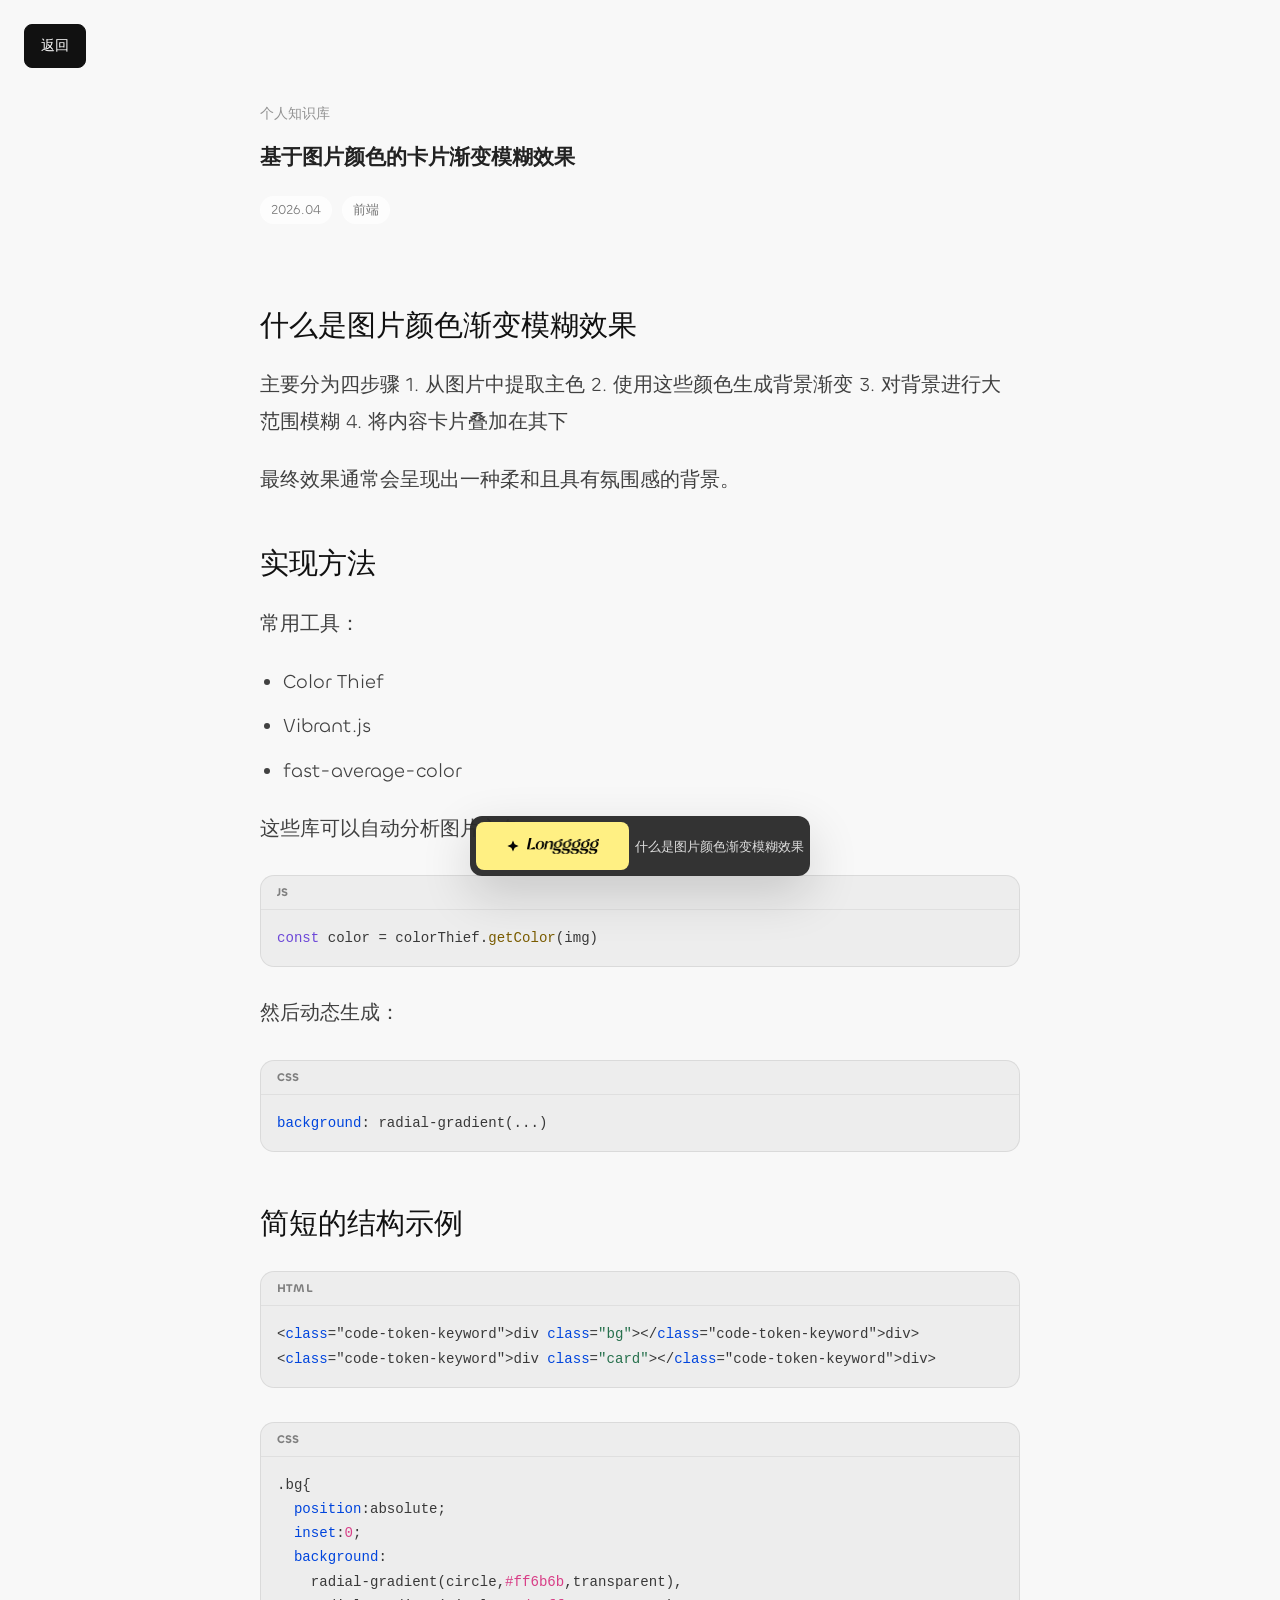
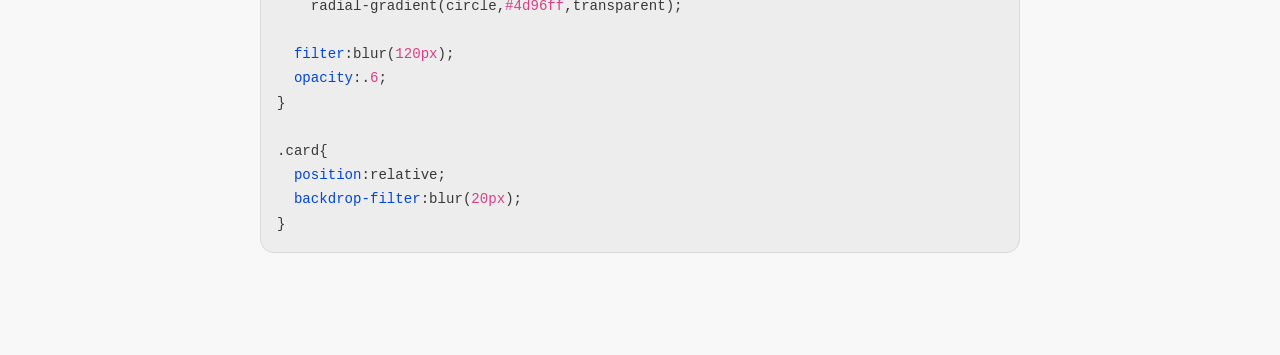
==== commit 24b865c1: "网站 V2" ====
--- a/article.html
+++ b/article.html
@@ -6,6 +6,7 @@
     <meta name="viewport" content="width=device-width, initial-scale=1.0" />
     <title>个人知识库｜龙湘玉 Portfolio</title>
     <link rel="stylesheet" href="./styles.css" />
+    <link rel="stylesheet" href="./monochrome.css?v=2026-08-02-f8-background" />
   </head>
   <body class="article-page">
     <main class="article-page-main">
@@ -75,7 +76,7 @@
       </div>
     </aside>
 
-    <script src="./script.js?v=2026-07-13-return-position"></script>
+    <script src="./script.js?v=2026-07-25-relight-project"></script>
     <script src="./article.js?v=2026-07-13-return-position"></script>
   </body>
 </html>
--- a/styles.css
+++ b/styles.css
@@ -70,6 +70,7 @@
   --radius-strap: var(--radius-none);
   --ai-chat-width: min(560px, 42vw);
   --layout-shift-x: 0px;
+  --bento-chat-compensation: 0px;
   --site-design-width: 1440px;
   --site-scale: 1;
   --site-canvas-height: auto;
@@ -731,6 +732,13 @@
   --about-bento-gap: 8px;
   padding: 0 var(--page-gutter) 92px;
   background: #ffffff;
+  translate: 0 0;
+  transition: translate 0.42s cubic-bezier(0.22, 1, 0.36, 1);
+  will-change: translate;
+}
+
+body.is-chat-open .about-bento-section {
+  translate: var(--bento-chat-compensation) 0;
 }
 
 .section-eyebrow {
@@ -909,11 +917,76 @@
   box-shadow:
     0 10px 28px rgba(12, 12, 12, 0.04),
     0 1px 6px rgba(12, 12, 12, 0.034);
-  transition: background-color 0.24s ease;
+  transform: translate3d(0, 0, 0) rotate(0deg);
+  transform-origin: center;
+  transition:
+    background-color 0.24s ease,
+    box-shadow 0.24s ease,
+    transform 0.52s cubic-bezier(0.16, 1, 0.3, 1);
+  will-change: transform;
+  cursor: grab;
+}
+
+.about-bento-card.is-bento-dragging {
+  z-index: 20;
+  cursor: grabbing;
+  box-shadow:
+    0 18px 34px rgba(12, 12, 12, 0.075),
+    0 2px 10px rgba(12, 12, 12, 0.05);
+  transition:
+    background-color 0.24s ease,
+    box-shadow 0.24s ease;
+}
+
+.about-bento-card.is-bento-returning {
+  z-index: 19;
 }
 
 .about-bento-card:hover {
   background: #ffffff;
+}
+
+@media (prefers-reduced-motion: no-preference) {
+  .about-bento-inner.is-pocket-clipped {
+    overflow: clip;
+  }
+
+  .about-bento-card.is-scroll-reveal-ready {
+    opacity: 0;
+    translate: 0 var(--bento-pocket-distance, 100%);
+    scale: 0.92;
+  }
+
+  .about-bento-card.is-scroll-reveal-ready.is-scroll-reveal-visible {
+    animation: about-bento-card-reveal 0.9s cubic-bezier(0.16, 1, 0.3, 1) both;
+    animation-delay: var(--bento-reveal-delay, 0ms);
+  }
+}
+
+@keyframes about-bento-card-reveal {
+  0% {
+    opacity: 0;
+    translate: 0 var(--bento-pocket-distance, 100%);
+    scale: 0.92;
+  }
+
+  64% {
+    opacity: 1;
+    translate: 0 0;
+    scale: 1;
+  }
+
+  82% {
+    opacity: 1;
+    translate: 0 0;
+    scale: 1.025;
+  }
+
+  100% {
+    opacity: 1;
+    translate: 0 0;
+    scale: 1;
+  }
 }
 
 .about-bento-card-tall {
@@ -3199,8 +3272,13 @@
   transform: translateX(0) scale(var(--site-scale));
 }
 
+.ai-chat-sidebar.is-project-drop-target {
+  pointer-events: auto;
+}
+
 .ai-chat-shell {
   min-width: 0;
+  position: relative;
   display: grid;
   grid-template-rows: auto minmax(0, 1fr) auto;
   height: 100%;
@@ -3211,6 +3289,34 @@
   backdrop-filter: blur(26px) saturate(1.08);
   -webkit-backdrop-filter: blur(26px) saturate(1.08);
   overflow: hidden;
+}
+
+.ai-chat-shell::after {
+  content: "";
+  position: absolute;
+  inset: 1px;
+  z-index: 4;
+  border-radius: calc(var(--radius-ai-sidebar) - 1px);
+  pointer-events: none;
+  opacity: 0;
+  background:
+    radial-gradient(circle at 50% 44%, rgba(210, 253, 95, 0.2), rgba(210, 253, 95, 0) 52%),
+    rgba(210, 253, 95, 0.1);
+  transition: opacity 0.22s ease;
+}
+
+.ai-chat-sidebar.is-project-drop-target .ai-chat-shell,
+.ai-chat-sidebar.is-project-drop-hover .ai-chat-shell {
+  border-color: rgba(210, 253, 95, 0.72);
+  box-shadow:
+    inset 0 0 0 2px rgba(210, 253, 95, 0.24),
+    0 0 0 6px rgba(210, 253, 95, 0.16),
+    0 0 34px rgba(210, 253, 95, 0.22);
+}
+
+.ai-chat-sidebar.is-project-drop-target .ai-chat-shell::after,
+.ai-chat-sidebar.is-project-drop-hover .ai-chat-shell::after {
+  opacity: 1;
 }
 
 .ai-chat-header {
@@ -3940,6 +4046,27 @@
   display: none;
 }
 
+.ai-chat-starters.is-switching-out {
+  opacity: 0;
+  transform: translateX(-8px);
+  transition: opacity 0.13s ease, transform 0.13s ease;
+}
+
+.ai-chat-starters.is-switching-in {
+  animation: ai-starters-slide-in 0.34s cubic-bezier(0.18, 0.86, 0.26, 1);
+}
+
+@keyframes ai-starters-slide-in {
+  0% {
+    opacity: 0;
+    transform: translateX(34px);
+  }
+  100% {
+    opacity: 1;
+    transform: translateX(0);
+  }
+}
+
 .ai-chat-starters button {
   min-height: 30px;
   max-width: 100%;
@@ -3985,6 +4112,92 @@
   padding: 20px 30px 26px;
   border-top: 1px solid rgba(15, 15, 15, 0.06);
   background: rgba(255, 255, 255, 0.5);
+}
+
+.ai-chat-context {
+  grid-column: 1 / -1;
+  display: flex;
+  align-items: center;
+  gap: 8px;
+  min-width: 0;
+  max-width: 100%;
+  overflow: hidden;
+}
+
+.ai-chat-context[hidden] {
+  display: none;
+}
+
+.ai-chat-context.is-just-added {
+  animation: ai-context-added 0.58s cubic-bezier(0.2, 0.8, 0.2, 1);
+}
+
+@keyframes ai-context-added {
+  0% {
+    opacity: 0;
+    transform: translateY(8px) scale(0.98);
+  }
+  55% {
+    opacity: 1;
+    transform: translateY(-1px) scale(1.01);
+  }
+  100% {
+    opacity: 1;
+    transform: translateY(0) scale(1);
+  }
+}
+
+.ai-chat-project-attachment {
+  display: inline-flex;
+  align-items: center;
+  gap: 8px;
+  min-width: 0;
+  max-width: 58%;
+  height: 38px;
+  padding: 4px 8px 4px 4px;
+  border: 1px solid rgba(15, 15, 15, 0.08);
+  border-radius: 12px;
+  background: rgba(255, 255, 255, 0.88);
+  box-shadow: 0 6px 18px rgba(15, 15, 15, 0.04);
+}
+
+.ai-chat-project-thumb {
+  width: 30px;
+  height: 30px;
+  flex: 0 0 auto;
+  border-radius: 8px;
+  object-fit: cover;
+  background: #f1f1f1;
+}
+
+.ai-chat-project-title {
+  min-width: 0;
+  overflow: hidden;
+  text-overflow: ellipsis;
+  white-space: nowrap;
+  color: #111111;
+  font-size: 0.78rem;
+  font-weight: 500;
+}
+
+.ai-chat-project-clear {
+  width: 22px;
+  height: 22px;
+  flex: 0 0 auto;
+  border: 0;
+  border-radius: var(--radius-pill);
+  background: rgba(15, 15, 15, 0.05);
+  color: rgba(15, 15, 15, 0.56);
+  font: inherit;
+  font-size: 0.88rem;
+  line-height: 1;
+  cursor: pointer;
+}
+
+.ai-chat-project-clear:hover,
+.ai-chat-project-clear:focus-visible {
+  background: rgba(15, 15, 15, 0.08);
+  color: #111111;
 }
 
 .ai-chat-input {
@@ -4067,6 +4280,16 @@
 
 .work-card-project {
   cursor: pointer;
+  -webkit-user-drag: element;
+}
+
+.work-card-project.is-dragging-to-chat {
+  opacity: 0.72;
+}
+
+.floating-dock.is-project-drop-target .floating-dock-ai,
+.floating-dock-ai.is-project-drop-hover {
+  box-shadow: 0 0 0 6px rgba(210, 253, 95, 0.2), 0 0 28px rgba(196, 168, 245, 0.24);
 }
 
 .work-card-project:focus-visible .work-card-media {
@@ -4932,32 +5155,11 @@
   background: #0045DD;
 }
 
-.project-viewer.is-presenting .project-viewer-close,
-.project-viewer.is-presenting .project-viewer-present {
-  top: 18px;
-  width: 22px;
-  height: 22px;
-  border-radius: 5px;
-}
-
-.project-viewer.is-presenting .project-viewer-close {
-  left: 24px;
-}
-
-.project-viewer.is-presenting .project-viewer-present {
-  left: 52px;
-}
 
 .project-viewer-close svg,
 .project-viewer-present svg {
   width: 20px;
   height: 20px;
-}
-
-.project-viewer.is-presenting .project-viewer-close svg,
-.project-viewer.is-presenting .project-viewer-present svg {
-  width: 10px;
-  height: 10px;
 }
 
 .project-slideshow {
@@ -5044,6 +5246,7 @@
 }
 
 .project-slide-progress {
+  --project-slide-progress: 0%;
   position: absolute;
   left: 50%;
   bottom: 28px;
@@ -5078,34 +5281,26 @@
 
 .project-slide-count {
   position: absolute;
-  top: 24px;
-  left: 160px;
-  min-height: 44px;
-  padding: 0 14px;
+  left: clamp(30px, var(--project-slide-progress, 0%), calc(100% - 30px));
+  top: 50%;
+  min-height: 24px;
+  padding: 0 10px;
   display: inline-flex;
   align-items: center;
-  border-radius: var(--radius-icon);
-  background: rgba(255, 255, 255, 0.1);
-  color: rgba(255, 255, 255, 0.68);
-  font-size: 0.78rem;
+  justify-content: center;
+  border-radius: var(--radius-pill);
+  background: #0045DD;
+  color: #ffffff;
+  font-size: 0.74rem;
   font-weight: 400;
   line-height: 1;
-  backdrop-filter: blur(10px);
-  -webkit-backdrop-filter: blur(10px);
-  z-index: 4;
-}
-
-.project-viewer.is-presenting .project-slide-count {
-  top: 18px;
-  left: 80px;
-  min-height: 22px;
-  padding: 0 8px;
-  border-radius: 5px;
-  background: rgba(51, 51, 51, 0.62);
-  color: rgba(255, 255, 255, 0.78);
-  font-size: 0.62rem;
-  backdrop-filter: blur(10px);
-  -webkit-backdrop-filter: blur(10px);
+  white-space: nowrap;
+  transform: translate(-50%, -50%);
+  box-shadow: 0 6px 16px rgba(0, 69, 221, 0.2);
+  transition: left 0.24s ease;
+  will-change: left;
+  z-index: 3;
+  pointer-events: none;
 }
 
 .folder-page[data-folder-page="about"] .folder-page-image {
@@ -5502,13 +5697,6 @@
     left: 40px;
   }
 
-  .project-viewer.is-presenting .project-slide-count {
-    top: 12px;
-    left: 68px;
-    min-height: 22px;
-    padding: 0 8px;
-  }
-
   .project-slideshow {
     padding: 68px 16px 56px;
   }
--- a/monochrome.css
+++ b/monochrome.css
@@ -0,0 +1,2087 @@
+/*
+ * Monochrome interface theme
+ * Keeps editorial/project imagery in its original colour while reducing
+ * navigation, cards, controls and CSS-drawn illustrations to black and white.
+ */
+
+:root {
+  --bg: #f7f7f4;
+  --text: #111111;
+  --muted: #70706d;
+  --line: rgba(17, 17, 17, 0.16);
+  --accent: #111111;
+  --card-shadow: rgba(0, 0, 0, 0.09);
+  --strap-color: #ffffff;
+  --mono-paper: #ffffff;
+  --mono-soft: #ececea;
+  --mono-mid: #b8b8b4;
+  --mono-dark: #242424;
+}
+
+.strap {
+  background: #ffffff;
+  box-shadow:
+    inset 1px 0 rgba(17, 17, 17, 0.12),
+    inset -1px 0 rgba(17, 17, 17, 0.12);
+}
+
+html,
+body,
+.works-showcase,
+.knowledge-page,
+.article-page {
+  background-color: var(--bg);
+  color: var(--text);
+}
+
+/* Images are deliberately excluded from the monochrome treatment. */
+img,
+picture,
+video,
+.work-card-image,
+.project-slide-image,
+.project-viewer-page,
+.life-card img,
+.about-ai-icon img {
+  filter: none !important;
+  mix-blend-mode: normal;
+}
+
+::selection {
+  color: #ffffff;
+  background: #111111;
+}
+
+:focus-visible {
+  outline-color: #111111 !important;
+}
+
+/* Navigation and shared controls */
+.site-header,
+.knowledge-header,
+.article-header {
+  background: rgba(247, 247, 244, 0.86);
+  border-color: var(--line);
+  box-shadow: none;
+  backdrop-filter: blur(18px) saturate(0%);
+  -webkit-backdrop-filter: blur(18px) saturate(0%);
+}
+
+.site-nav a,
+.knowledge-nav a,
+.article-nav a {
+  color: rgba(17, 17, 17, 0.58);
+}
+
+.site-nav a:hover,
+.site-nav a.is-active,
+.knowledge-nav a:hover,
+.knowledge-nav a.is-active,
+.article-nav a:hover,
+.article-nav a.is-active {
+  color: #111111;
+}
+
+.language-menu,
+.language-trigger,
+.language-option,
+.menu-toggle,
+.floating-dock,
+.floating-dock-main,
+.floating-dock-contact,
+.floating-dock-ai-inner,
+.floating-dock-ai-panel,
+.floating-dock-contact-panel {
+  border-color: var(--line);
+  box-shadow: none;
+}
+
+.language-menu,
+.language-option,
+.floating-dock-contact-panel,
+.floating-dock-ai-panel {
+  background-color: rgba(255, 255, 255, 0.96);
+}
+
+.language-option:hover,
+.language-option.is-active {
+  color: #ffffff;
+  background: #111111;
+}
+
+.hero-contact-button,
+.floating-dock-contact,
+.project-present-button,
+.ai-chat-submit,
+.article-back-link {
+  color: #ffffff;
+  background: #111111;
+  border-color: #111111;
+}
+
+.hero-contact-button:hover,
+.floating-dock-contact:hover,
+.project-present-button:hover,
+.ai-chat-submit:hover,
+.article-back-link:hover {
+  color: #111111;
+  background: #ffffff;
+  border-color: #111111;
+}
+
+/* Work cards: neutralise UI overlays without touching cover images. */
+.work-card-media {
+  --work-card-tint-rgb: 18 18 18 !important;
+  --work-card-accent-rgb: 18 18 18 !important;
+}
+
+.work-card,
+.work-card:hover,
+.section-action,
+.section-action:hover {
+  border-color: var(--line);
+}
+
+.work-card-index,
+.work-card-cta,
+.section-kicker,
+.section-action,
+.about-card-label,
+.knowledge-eyebrow,
+.article-meta {
+  color: var(--muted);
+}
+
+/* About bento: paper, ink and greys only. */
+.about-bento-card,
+.about-bento-card:hover,
+.about-ai-dock,
+.about-app-dock,
+.interest-stage,
+.github-heatmap-panel {
+  background-color: var(--mono-paper);
+  border-color: var(--line);
+  box-shadow: none;
+}
+
+.about-bento-card-time,
+.about-bento-card-time:hover {
+  background: #dededb;
+  border-color: #aeadab;
+}
+
+.about-time-display {
+  color: #ffffff;
+  background: #292929;
+  border-color: #111111;
+}
+
+.about-time-toggle {
+  background: #bdbdba;
+}
+
+.about-time-toggle span {
+  background: #ffffff;
+}
+
+.about-time-toggle span i {
+  background: #666663;
+}
+
+.guestbook-note {
+  background: #e4e4e0;
+  border-color: #b8b8b4;
+}
+
+.about-bento-card-agent,
+.about-bento-card-agent:hover {
+  background: #d8d8d4;
+  border-color: #9e9e9a;
+}
+
+.about-bento-card-agent::after {
+  background: linear-gradient(135deg, rgba(255, 255, 255, 0.22), rgba(17, 17, 17, 0.08));
+}
+
+.about-education-degree-master {
+  background: #222222;
+  border-color: #111111;
+}
+
+.about-education-degree-bachelor {
+  background: #d7d7d4;
+  border-color: #aaa9a5;
+}
+
+.about-bento-learning-drop span {
+  --shape-color: #c8c8c4 !important;
+}
+
+.about-bento-learning-drop span.is-dark {
+  --shape-color: #222222 !important;
+}
+
+.about-bento-learning-drop span:nth-child(3n) {
+  --shape-color: #ededeb !important;
+}
+
+.about-bento-learning-drop span:nth-child(4n) {
+  --shape-color: #777774 !important;
+}
+
+/* CSS-drawn interests and activity graphics. */
+.interest-book-front,
+.interest-book-back,
+.interest-book-spine,
+.interest-world-globe,
+.interest-album-cover,
+.interest-vinyl-label,
+.interest-vinyl-disc {
+  filter: grayscale(1);
+}
+
+.interest-world-globe {
+  background-color: #dadad6;
+  border-color: #8f8f8b;
+  fill: #4e4e4b;
+}
+
+.interest-book-front,
+.interest-book-back {
+  background: #d4d4d0;
+}
+
+.interest-book-front::before,
+.interest-album-cover::before {
+  background: #222222;
+}
+
+.interest-book-front::after,
+.interest-album-cover::after {
+  background: rgba(17, 17, 17, 0.28);
+}
+
+.interest-album-cover {
+  background:
+    linear-gradient(135deg, rgba(255, 255, 255, 0.3), rgba(255, 255, 255, 0) 42%),
+    #bdbdb9;
+}
+
+.interest-vinyl-disc {
+  background:
+    linear-gradient(38deg, transparent 0 48%, rgba(255, 255, 255, 0.18) 49% 51%, transparent 52% 100%),
+    radial-gradient(circle at 65% 34%, rgba(255, 255, 255, 0.28) 0 3px, transparent 4px),
+    radial-gradient(circle, #ddddda 0 10px, #777774 11px 14px, transparent 15px),
+    repeating-radial-gradient(circle, #303030 0 2px, #111111 3px 5px);
+}
+
+.interest-vinyl-label {
+  background: #ddddda;
+}
+
+/* One yellow focal detail in each Wide Interests animation. */
+.interest-world-globe,
+.interest-book-front,
+.interest-book-back,
+.interest-album-cover,
+.interest-vinyl-disc,
+.interest-vinyl-label {
+  filter: none !important;
+}
+
+.interest-world-globe {
+  background-color: #dadad6;
+  fill: #fff083;
+}
+
+.interest-book-front::before {
+  background: #fff083;
+}
+
+.interest-book-front::after {
+  background: rgba(255, 240, 131, 0.62);
+}
+
+.interest-album-cover::before,
+.interest-vinyl-label {
+  background: #fff083;
+}
+
+.interest-album-cover::after {
+  background: rgba(255, 240, 131, 0.62);
+}
+
+.interest-vinyl-disc {
+  background:
+    linear-gradient(38deg, transparent 0 48%, rgba(255, 255, 255, 0.18) 49% 51%, transparent 52% 100%),
+    radial-gradient(circle at 65% 34%, rgba(255, 255, 255, 0.28) 0 3px, transparent 4px),
+    radial-gradient(circle, #fff083 0 10px, #777774 11px 14px, transparent 15px),
+    repeating-radial-gradient(circle, #303030 0 2px, #111111 3px 5px);
+}
+
+.github-heatmap-grid span {
+  background: #e2e2df !important;
+}
+
+.github-heatmap-grid span[data-level="1"],
+.github-heatmap-grid span.level-1 {
+  background: #c8c8c4 !important;
+}
+
+.github-heatmap-grid span[data-level="2"],
+.github-heatmap-grid span.level-2 {
+  background: #949491 !important;
+}
+
+.github-heatmap-grid span[data-level="3"],
+.github-heatmap-grid span.level-3 {
+  background: #5d5d5b !important;
+}
+
+.github-heatmap-grid span[data-level="4"],
+.github-heatmap-grid span.level-4 {
+  background: #1c1c1c !important;
+}
+
+/* AI dock and chat */
+.floating-dock-ai {
+  --ai-gradient-border: conic-gradient(
+    from var(--border-angle),
+    #111111,
+    #8f8f8c,
+    #ffffff,
+    #4a4a48,
+    #111111
+  );
+  filter: none;
+}
+
+.floating-dock-ai:hover {
+  filter: none;
+}
+
+.ai-chat-shell,
+.ai-chat-body,
+.ai-chat-composer,
+.ai-chat-input,
+.ai-chat-suggestion,
+.ai-chat-contact-item {
+  background-color: #ffffff;
+  border-color: var(--line);
+}
+
+.ai-chat-shell.is-dragover,
+.ai-chat-composer.is-dragover {
+  border-color: #111111;
+  box-shadow: 0 0 0 3px rgba(17, 17, 17, 0.12);
+}
+
+.ai-chat-contact-item:hover,
+.ai-chat-suggestion:hover {
+  border-color: #111111;
+  background: #eeeeeb;
+}
+
+.ai-chat-status-dot,
+.ai-chat-thinking-dot {
+  background: #111111;
+}
+
+/* Life cards retain their photos; only labels and chrome are neutralised. */
+.life-card {
+  --life-card-accent: #111111 !important;
+}
+
+.life-card-badge,
+.life-card-label,
+.life-card-count,
+.life-card-date {
+  color: #111111;
+  background-color: rgba(255, 255, 255, 0.9);
+  border-color: rgba(17, 17, 17, 0.2);
+}
+
+/* Knowledge and article surfaces */
+.knowledge-viewer,
+.project-viewer,
+.article-content,
+.knowledge-card,
+.knowledge-filter,
+.knowledge-search,
+.knowledge-empty-state {
+  background-color: #f1f1ef;
+  border-color: var(--line);
+}
+
+.knowledge-card:hover,
+.knowledge-filter:hover,
+.knowledge-filter.is-active {
+  color: #ffffff;
+  background: #111111;
+  border-color: #111111;
+}
+
+.knowledge-card a,
+.knowledge-article a,
+.article-content a,
+.knowledge-card-title,
+.knowledge-viewer-title {
+  color: #111111;
+}
+
+.knowledge-tag,
+.knowledge-status,
+.article-tag,
+.article-category {
+  color: #111111 !important;
+  background: #dededb !important;
+  border-color: #b7b7b3 !important;
+}
+
+.project-viewer-progress,
+.project-progress-bar,
+.project-slide-progress,
+.project-slide-progress-bar,
+.project-slide-count {
+  background: #111111 !important;
+}
+
+.project-slide-count {
+  box-shadow: 0 6px 16px rgba(0, 0, 0, 0.2);
+}
+
+.project-viewer.is-presenting .project-viewer-present {
+  background: #111111;
+}
+
+.project-viewer,
+.project-viewer-toolbar,
+.project-viewer-stage {
+  border-color: var(--line);
+}
+
+/* Keep the existing dark footer, but strip residual colour from its UI. */
+.site-footer,
+.footer-cta,
+.footer-bottom {
+  border-color: rgba(255, 255, 255, 0.18);
+}
+
+.footer-link:hover,
+.footer-nav a:hover {
+  color: #ffffff;
+}
+
+@media (prefers-reduced-motion: reduce) {
+  .floating-dock-ai {
+    animation: none;
+  }
+}
+
+/*
+ * White high-readability pass for the About bento.
+ * UI icons are monochrome; editorial and project imagery remains untouched.
+ */
+:root {
+  --bg: #ffffff;
+  --mono-paper: #ffffff;
+  --mono-soft: #f6f6f4;
+  --mono-mid: #b8b8b4;
+  --muted: #555555;
+  --line: rgba(17, 17, 17, 0.18);
+}
+
+html,
+body,
+.works-showcase,
+.knowledge-page,
+.article-page,
+.about-section,
+.about-bento,
+.about-bento-inner {
+  background-color: #ffffff;
+}
+
+.site-header,
+.knowledge-header,
+.article-header {
+  background: rgba(255, 255, 255, 0.9);
+}
+
+.about-section,
+.about-bento,
+.about-bento-inner {
+  background-color: #ffffff;
+}
+
+.about-bento-card,
+.about-bento-card:hover,
+.about-bento-card-time,
+.about-bento-card-time:hover,
+.about-bento-card-agent,
+.about-bento-card-agent:hover {
+  color: #111111;
+  background: var(--mono-paper);
+  border: 1px solid var(--line);
+  box-shadow: none;
+}
+
+.about-bento-card h2,
+.about-bento-card p,
+.about-bento-card p:last-child,
+.about-ai-tool-name,
+.github-heatmap-meta span,
+.github-heatmap-meta strong,
+.about-grounded-copy strong,
+.about-grounded-copy span,
+.about-grounded-copy small,
+.about-education-degree,
+.about-education-school,
+.interest-label {
+  color: #111111;
+}
+
+.about-bento-card p:last-child,
+.about-grounded-copy span,
+.github-heatmap-meta span {
+  color: #555555;
+}
+
+.about-bento-learning-drop,
+.about-ai-dock,
+.about-interest-stage,
+.github-heatmap,
+.about-app-preview,
+.about-grounded-preview,
+.about-app-card,
+.about-ai-tool-name,
+.about-ai-tool .about-ai-icon,
+.about-grounded-icon-frame {
+  background-color: var(--mono-soft);
+  border-color: var(--line);
+}
+
+.about-ai-dock::before {
+  background: linear-gradient(90deg, var(--mono-soft), rgba(246, 246, 244, 0));
+}
+
+.about-ai-dock::after {
+  background: linear-gradient(270deg, var(--mono-soft), rgba(246, 246, 244, 0));
+}
+
+.about-education-school,
+.about-education-degree-bachelor {
+  color: #111111;
+  background: #d8d8d6;
+}
+
+.about-education-degree-master {
+  color: #ffffff;
+  background: #111111;
+}
+
+.about-bento-learning-drop span:not(.is-dark) {
+  color: #111111;
+  --shape-color: #d0d0ce !important;
+}
+
+.about-bento-learning-drop span.is-dark {
+  color: #ffffff;
+  --shape-color: #111111 !important;
+  background: #111111;
+}
+
+.about-bento-learning-drop span:not(.is-dark):nth-child(3n) {
+  --shape-color: #eeeeec !important;
+}
+
+.about-bento-learning-drop span:not(.is-dark):nth-child(4n) {
+  --shape-color: #b8b8b5 !important;
+}
+
+/* Icon imagery is interface chrome here, so it follows the monochrome system. */
+.about-ai-icon img,
+.about-grounded-icon,
+.about-app-preview-icon,
+.about-app-card-icon {
+  filter: grayscale(1) contrast(1.35) brightness(0.82) !important;
+  mix-blend-mode: multiply;
+}
+
+.about-bento-card-hci:hover .about-app-preview-icon {
+  filter: grayscale(1) contrast(1.35) brightness(0.82) !important;
+}
+
+/* The expanded product screenshot is content, not interface chrome. */
+.about-app-card-phone img {
+  filter: none !important;
+  mix-blend-mode: normal;
+}
+
+.about-time-display {
+  color: #ffffff;
+  background: #1d1d1d;
+  border: 1px solid #111111;
+  box-shadow: inset 0 0 0 4px #555555;
+}
+
+.about-time-pixel-group i {
+  background: #6a6964;
+}
+
+.about-time-pixel-group i.is-on,
+.about-time-pixel-group.is-location i.is-on,
+.about-time-pixel-group.is-colon i.is-on {
+  background: #ffffff;
+}
+
+.about-time-toggle {
+  background: #242424;
+  box-shadow: inset 0 0 0 3px #555555;
+}
+
+.about-time-toggle span {
+  background: #ffffff;
+}
+
+.about-time-toggle span i {
+  background: #111111;
+}
+
+.github-heatmap-meta strong {
+  background: transparent;
+}
+
+.github-heatmap::before,
+.about-app-preview::before {
+  background: rgba(17, 17, 17, 0.12);
+}
+
+.about-bento-card-hci:hover .about-app-preview {
+  background:
+    radial-gradient(circle at var(--app-glow-x) var(--app-glow-y), rgba(17, 17, 17, 0.12) 0 32px, rgba(17, 17, 17, 0) 76px),
+    var(--mono-soft);
+}
+
+.about-bento-card-agent::after {
+  background: rgba(255, 255, 255, 0.82);
+  box-shadow:
+    -44px 0 58px rgba(255, 255, 255, 0.78) inset,
+    44px 0 58px rgba(255, 255, 255, 0.78) inset;
+}
+
+.about-agent-heading {
+  color: #111111;
+  mix-blend-mode: normal;
+}
+
+.about-agent-letters {
+  filter: grayscale(1) blur(6px);
+}
+
+.about-grounded-copy small,
+.about-app-preview-meta span {
+  color: #111111;
+  background: #d8d8d6;
+}
+
+/*
+ * Awwwards-inspired editorial directory layer.
+ * Neutral platform UI, oversized hierarchy, original-colour project imagery.
+ */
+:root {
+  --bg: #f8f8f8;
+  --text: #222222;
+  --muted: #777777;
+  --line: #dedede;
+  --accent: #fff083;
+  --content-width: 1440px;
+  --page-gutter: 40px;
+  --content-inline-pad: 0px;
+  --radius-container: 14px;
+  --radius-tab-bar: 8px;
+  --radius-footer: 14px;
+  --radius-card: 14px;
+  --radius-project-card: 14px;
+  --radius-control: 8px;
+  --radius-input: 8px;
+  --radius-button: 8px;
+  --radius-tag: 999px;
+  --radius-icon: 8px;
+}
+
+html,
+body,
+.works-showcase,
+.knowledge-page,
+.article-page,
+.about-section,
+.about-bento,
+.about-bento-inner,
+.about-bento-section {
+  background: #f8f8f8;
+}
+
+body,
+button,
+input,
+textarea,
+select {
+  color: #222222;
+  font-family: "Inter Tight", "Helvetica Neue", "PingFang SC", Arial, sans-serif;
+}
+
+body {
+  font-size: 14px;
+}
+
+.site-header {
+  top: calc(18px * var(--site-scale));
+  width: calc(100% - 80px);
+  max-width: 1440px;
+  height: 54px;
+  padding: 0 10px;
+  column-gap: 24px;
+  background: #f8f8f8;
+  border: 0;
+  border-top: 1px solid #222222;
+  border-bottom: 1px solid #222222;
+  border-radius: 0;
+  box-shadow: none;
+  backdrop-filter: none;
+  -webkit-backdrop-filter: none;
+}
+
+.brand-logo {
+  height: 18px;
+  filter: grayscale(1) contrast(1.35);
+}
+
+.site-nav {
+  gap: 32px;
+  font-size: 14px;
+  font-weight: 400;
+}
+
+.site-nav a {
+  padding-bottom: 3px;
+  color: #555555;
+}
+
+.site-nav a::after {
+  height: 1px;
+  border-radius: 0;
+  background: #222222;
+}
+
+.site-nav a:hover,
+.site-nav a.is-active {
+  color: #222222;
+}
+
+.language-toggle {
+  width: 38px;
+  height: 38px;
+  border: 1px solid #222222;
+  border-radius: 24px;
+  background: transparent;
+  color: #222222;
+}
+
+.language-toggle:hover,
+.language-toggle:focus-visible,
+.language-menu.is-open .language-toggle {
+  background: transparent;
+  color: #000000;
+}
+
+/* Landing: one editorial statement, no hanging personal card. */
+.hero {
+  width: calc(100% - 80px);
+  max-width: 1440px;
+  min-height: min(900px, calc(100vh - 36px));
+  margin: 0 auto;
+  display: block;
+  padding: 168px 0 88px;
+  overflow: hidden;
+}
+
+.hero-copy {
+  width: 100%;
+  padding: 0;
+  transform: none;
+}
+
+.hero-intro {
+  position: relative;
+  margin: 0;
+}
+
+.hero-intro .hero-eyebrow,
+.hero-intro .hero-credit {
+  margin: 0;
+  opacity: 1;
+  transform: none;
+}
+
+.hero-intro .hero-eyebrow {
+  margin-bottom: 48px;
+  font-size: 14px;
+  font-weight: 400;
+  line-height: 28px;
+}
+
+.hero-year-mark {
+  position: absolute;
+  right: 0;
+  bottom: 0;
+  width: 74.6px;
+  height: 147.89px;
+  margin: 0;
+  color: #000000;
+  background: transparent;
+  box-shadow: inset 0 0 0 1.36px #000000;
+}
+
+.hero-year-mark-number,
+.hero-year-mark-label {
+  position: absolute;
+  display: block;
+  margin: 0;
+  color: #000000;
+}
+
+.hero-year-mark-number {
+  width: 55.08px;
+  height: 55.76px;
+  font-family: "Gravita HUM", "Helvetica Neue", Arial, sans-serif;
+  font-size: 46.37px;
+  font-style: italic;
+  font-weight: 100;
+  line-height: 1.2;
+}
+
+.hero-year-mark-number-20 {
+  top: 0;
+  left: 10.1px;
+}
+
+.hero-year-mark-number-26 {
+  top: 41.24px;
+  left: 11.57px;
+  width: 51px;
+}
+
+.hero-year-mark-line {
+  position: absolute;
+  top: 104.64px;
+  left: 0;
+  width: 74.6px;
+  height: 1.36px;
+}
+
+.hero-year-mark-label {
+  top: 105.32px;
+  left: 9.23px;
+  width: 55.76px;
+  height: 35.36px;
+  font-family: "Gravita HUM", "Helvetica Neue", Arial, sans-serif;
+  font-size: 29.27px;
+  font-style: normal;
+  font-weight: 200;
+  line-height: 1.2;
+}
+
+.hero-title.hero-statement {
+  max-width: 1320px;
+  margin: 0;
+  color: #222222;
+  font-family: "Gravita HUM", "Helvetica Neue", Arial, sans-serif;
+  font-size: clamp(3.75rem, 7.6vw, 7rem);
+  font-style: normal;
+  font-weight: 600;
+  line-height: 0.88;
+  letter-spacing: -0.042em;
+  text-wrap: balance;
+  white-space: nowrap;
+}
+
+.hero-intro .hero-credit {
+  max-width: 720px;
+  margin-top: 48px;
+  color: #555555;
+  font-size: clamp(1.25rem, 2vw, 2rem);
+  font-weight: 300;
+  line-height: 1.22;
+}
+
+.hero-contact-button {
+  min-width: 126px;
+  height: 48px;
+  margin-top: 32px;
+  padding: 0 20px;
+  border: 0;
+  border-radius: 8px;
+  background: #fff083;
+  color: #222222;
+  font-size: 13px;
+  font-weight: 600;
+}
+
+.hero-contact-button:hover,
+.hero-contact-button:focus-visible {
+  background: #222222;
+  color: #ffffff;
+  transform: translateY(-1px);
+}
+
+.hero.is-active .hero-title {
+  animation: hero-copy-enter 0.6s cubic-bezier(0.16, 1, 0.3, 1) 0.15s forwards;
+}
+
+.hero.is-active .hero-contact-button {
+  animation: hero-copy-enter 0.5s cubic-bezier(0.16, 1, 0.3, 1) 0.38s forwards;
+}
+
+.hero-divider {
+  width: calc(100% - 80px);
+  max-width: 1440px;
+  height: 1px;
+  margin: 0 auto;
+  background: #dedede;
+}
+
+.hero-divider::before {
+  display: none;
+}
+
+.hero-divider span {
+  padding: 0 10px;
+  background: #f8f8f8;
+  color: #777777;
+  font-size: 12px;
+}
+
+/* Shared editorial section geometry. */
+.about-bento-section,
+.works-showcase {
+  padding-left: 40px;
+  padding-right: 40px;
+}
+
+.about-bento-section {
+  padding-top: 88px;
+  padding-bottom: 112px;
+}
+
+.about-bento-inner,
+.works-showcase-inner,
+.section-title,
+.section-headline,
+.section-eyebrow,
+.contact-footer {
+  width: 100%;
+  max-width: 1440px;
+  padding-inline: 0;
+}
+
+.section-title,
+.section-headline {
+  margin-bottom: 48px;
+}
+
+.section-title {
+  gap: 12px;
+}
+
+.section-title-icon {
+  width: 24px;
+  height: 26px;
+}
+
+.section-title-cn,
+.section-title-en {
+  color: #222222;
+  font-family: "Inter Tight", "Helvetica Neue", "PingFang SC", Arial, sans-serif;
+  font-size: clamp(2.25rem, 3.2vw, 3.25rem);
+  font-style: normal;
+  font-weight: 500;
+  line-height: 1;
+  letter-spacing: -0.035em;
+}
+
+.section-title-en {
+  color: #a7a7a7;
+  font-weight: 300;
+}
+
+.section-eyebrow {
+  color: #777777;
+  font-size: 14px;
+}
+
+.section-more-link {
+  color: #222222;
+  font-size: 14px;
+  font-weight: 600;
+  text-underline-offset: 3px;
+}
+
+.about-bento-inner {
+  --bento-project-alignment: max(0px, calc((100% - 1440px) / 2));
+  width: min(calc(100% - var(--bento-project-alignment)), 904px);
+  max-width: 904px;
+  margin-left: var(--bento-project-alignment);
+  margin-right: auto;
+  gap: 4px;
+}
+
+.about-bento-layout {
+  width: 100%;
+  max-width: var(--content-width);
+  margin: 0 auto;
+  padding-inline: var(--content-inline-pad);
+  display: grid;
+  grid-template-columns: minmax(0, 904px) minmax(280px, 1fr);
+  align-items: start;
+  gap: clamp(40px, 5vw, 76px);
+}
+
+.about-bento-layout .about-bento-inner {
+  width: 100%;
+  max-width: 904px;
+  margin: 0;
+  padding-inline: 0;
+}
+
+.about-profile {
+  min-width: 0;
+  padding-top: 8px;
+  color: #222222;
+}
+
+.about-profile-photo {
+  display: block;
+  width: clamp(150px, 13vw, 190px);
+  aspect-ratio: 559 / 761;
+  margin: 0 0 clamp(32px, 4vw, 48px);
+  object-fit: cover;
+  border-radius: 24px;
+  filter: grayscale(0.08);
+}
+
+.about-profile-copy {
+  max-width: 430px;
+  font-size: clamp(14px, 1.02vw, 17px);
+  font-weight: 400;
+  line-height: 1.38;
+  letter-spacing: -0.018em;
+}
+
+.about-profile-copy p {
+  margin: 0 0 1.05em;
+}
+
+.about-profile-question {
+  margin-top: 1.45em;
+}
+
+.about-profile-question span,
+.about-profile-question strong {
+  display: block;
+}
+
+.about-profile-question strong {
+  margin-top: 0.22em;
+  font-weight: 600;
+}
+
+.about-ascii-ripple {
+  position: relative;
+  isolation: isolate;
+  cursor: crosshair;
+}
+
+.about-ascii-ripple-original {
+  color: inherit;
+}
+
+.about-ascii-ripple-overlay {
+  position: absolute;
+  inset: 0;
+  z-index: 1;
+  color: #505050;
+  font: inherit;
+  letter-spacing: inherit;
+  line-height: inherit;
+  white-space: normal;
+  opacity: 0;
+  pointer-events: none;
+  transition: opacity 80ms linear;
+}
+
+.about-profile-question strong .about-ascii-ripple-overlay {
+  color: #333333;
+}
+
+.about-ascii-ripple.is-ascii-active .about-ascii-ripple-original {
+  color: transparent;
+}
+
+.about-ascii-ripple.is-ascii-active .about-ascii-ripple-overlay {
+  opacity: 1;
+}
+
+@media (hover: none), (pointer: coarse), (prefers-reduced-motion: reduce) {
+  .about-ascii-ripple {
+    cursor: default;
+  }
+
+  .about-ascii-ripple-overlay {
+    display: none;
+  }
+}
+
+@media (max-width: 1180px) {
+  .about-bento-layout {
+    grid-template-columns: minmax(0, 1fr);
+    gap: 56px;
+  }
+
+  .about-bento-layout .about-bento-inner {
+    max-width: 904px;
+  }
+
+  .about-profile {
+    display: grid;
+    grid-template-columns: minmax(150px, 220px) minmax(0, 520px);
+    align-items: start;
+    gap: clamp(28px, 5vw, 64px);
+  }
+
+  .about-profile-photo {
+    width: 100%;
+    margin: 0;
+  }
+}
+
+@media (max-width: 700px) {
+  .about-bento-layout {
+    gap: 42px;
+  }
+
+  .about-profile {
+    display: block;
+    padding-top: 0;
+  }
+
+  .about-profile-photo {
+    width: min(56vw, 210px);
+    margin-bottom: 30px;
+    border-radius: 20px;
+  }
+
+  .about-profile-copy {
+    max-width: 100%;
+    font-size: 15px;
+    line-height: 1.45;
+  }
+}
+
+.about-bento-card,
+.about-bento-card:hover,
+.about-bento-card-time,
+.about-bento-card-time:hover,
+.about-bento-card-agent,
+.about-bento-card-agent:hover {
+  background: #ffffff;
+  border: 1px solid #dedede;
+  border-radius: 24px;
+  box-shadow: none;
+}
+
+.about-bento-card-agent,
+.about-bento-card-agent:hover {
+  border-radius: 24px 140px 140px 24px;
+}
+
+.about-bento-learning-drop,
+.about-ai-dock,
+.about-interest-stage,
+.github-heatmap,
+.about-app-preview,
+.about-grounded-preview,
+.about-ai-tool-name,
+.about-ai-tool .about-ai-icon,
+.about-grounded-icon-frame {
+  background-color: #f8f8f8;
+  border-color: #dedede;
+}
+
+.about-bento-learning-drop,
+.about-ai-dock,
+.about-interest-stage,
+.github-heatmap,
+.about-app-preview,
+.about-grounded-preview {
+  border-radius: 20px;
+}
+
+.about-ai-dock::before {
+  background: linear-gradient(90deg, #f8f8f8, rgba(248, 248, 248, 0));
+}
+
+.about-ai-dock::after {
+  background: linear-gradient(270deg, #f8f8f8, rgba(248, 248, 248, 0));
+}
+
+/* Projects read as an editorial gallery. */
+.works-showcase {
+  min-height: auto;
+  padding-top: 88px;
+  padding-bottom: 112px;
+  background: #f8f8f8;
+}
+
+.works-grid {
+  gap: 20px;
+}
+
+.work-card-surface,
+.work-card-media {
+  border-radius: 14px;
+}
+
+.work-card-media {
+  border: 1px solid #dedede;
+  clip-path: inset(0 round 14px);
+}
+
+.works-segment {
+  width: min(100%, 520px);
+  box-sizing: border-box;
+  padding: 5px;
+  gap: 4px;
+  border: 1px solid #dedede;
+  border-radius: 999px;
+  background: #ffffff;
+}
+
+.works-segment::before {
+  top: 5px;
+  bottom: 5px;
+  left: 5px;
+  width: calc((100% - 10px - 12px) / 4);
+  border-radius: 999px;
+  background: #222222;
+}
+
+.works-segment-button {
+  min-width: 0;
+  min-height: 42px;
+  padding: 8px 12px;
+  border-radius: 999px;
+  font-size: 14px;
+  font-weight: 500;
+  white-space: nowrap;
+}
+
+.knowledge-section {
+  margin-top: 104px;
+}
+
+.knowledge-list {
+  gap: 0;
+  border-top: 1px solid #dedede;
+}
+
+.knowledge-item {
+  min-height: 104px;
+  padding: 22px 0;
+  border-bottom: 1px solid #dedede;
+}
+
+.knowledge-item::after {
+  display: none;
+}
+
+.knowledge-item-title {
+  color: #222222;
+  font-family: inherit;
+  font-size: clamp(1.35rem, 2vw, 2rem);
+  font-weight: 300;
+}
+
+.knowledge-item-excerpt,
+.knowledge-item-meta {
+  color: #777777;
+}
+
+/* A dark utility dock with one restrained action colour. */
+.floating-dock {
+  width: min(calc(100% - 48px), 340px);
+  min-height: 60px;
+  padding: 6px;
+  grid-template-columns: minmax(128px, 1fr) minmax(80px, auto);
+  gap: 6px;
+  border: 0;
+  border-radius: 12px;
+  background: rgba(34, 34, 34, 0.92);
+  box-shadow: 0 18px 50px rgba(0, 0, 0, 0.16);
+}
+
+.floating-dock-ai {
+  min-height: 48px;
+  padding: 0 14px;
+  border: 0;
+  border-radius: 8px;
+  background: #fff083;
+  color: #222222;
+  animation: none;
+}
+
+.floating-dock-ai::before,
+.floating-dock-ai::after {
+  display: none;
+}
+
+.floating-dock-ai-logo {
+  filter: grayscale(1) contrast(1.5);
+}
+
+.floating-dock-ai:hover,
+.floating-dock-ai:focus-visible {
+  filter: none;
+  transform: translateY(-1px);
+}
+
+.floating-dock-location,
+.floating-dock-location-current {
+  color: #dedede;
+}
+
+.floating-dock-location-current {
+  font-size: 13px;
+  font-weight: 400;
+}
+
+.placeholder-section {
+  background: #222222;
+  box-shadow: 0 0 0 100vmax #222222;
+}
+
+.contact-footer {
+  padding-top: 48px;
+  padding-bottom: 56px;
+}
+
+@media (max-width: 1100px) {
+  :root {
+    --page-gutter: 24px;
+  }
+
+  .site-header,
+  .hero,
+  .hero-divider {
+    width: calc(100% - 48px);
+  }
+
+  .hero {
+    display: block;
+    min-height: 720px;
+    padding: 144px 0 72px;
+  }
+
+  .hero-title.hero-statement {
+    font-size: clamp(3.25rem, 8.2vw, 5.6rem);
+  }
+
+  .about-bento-section,
+  .works-showcase {
+    padding-left: 24px;
+    padding-right: 24px;
+  }
+}
+
+@media (max-width: 767px) {
+  :root {
+    --page-gutter: 16px;
+  }
+
+  .site-header,
+  .hero,
+  .hero-divider {
+    width: calc(100% - 32px);
+  }
+
+  .site-header {
+    top: 12px;
+    height: auto;
+    min-height: 54px;
+    padding: 10px;
+  }
+
+  .hero {
+    min-height: 650px;
+    padding: 230px 0 64px;
+  }
+
+  .hero-intro .hero-eyebrow {
+    margin-bottom: 32px;
+  }
+
+  .hero-title.hero-statement {
+    max-width: 100%;
+    font-size: clamp(2.3rem, 10.8vw, 3.8rem);
+    line-height: 0.92;
+    letter-spacing: -0.052em;
+    text-wrap: pretty;
+  }
+
+  .hero-intro .hero-credit {
+    max-width: calc(100% - 96px);
+    margin-top: 32px;
+    font-size: 1.15rem;
+  }
+
+  .about-bento-section,
+  .works-showcase {
+    padding-left: 16px;
+    padding-right: 16px;
+  }
+
+  .about-bento-section,
+  .works-showcase {
+    padding-top: 64px;
+    padding-bottom: 80px;
+  }
+
+  .works-showcase .section-headline {
+    width: 100%;
+    flex-direction: column;
+    align-items: stretch;
+    gap: 18px;
+  }
+
+  .works-showcase .section-title {
+    align-self: flex-start;
+    margin-bottom: 0;
+  }
+
+  .works-segment {
+    width: 100%;
+  }
+
+  .works-segment-button {
+    min-height: 40px;
+    padding-inline: 6px;
+    font-size: 13px;
+  }
+
+  .about-bento-card,
+  .about-bento-card-tall,
+  .about-bento-card-ai,
+  .about-bento-card-hci,
+  .about-bento-card-toolkit,
+  .about-bento-card-grounded,
+  .about-bento-card-time,
+  .about-bento-card-status,
+.about-bento-card-agent {
+  border-radius: 24px;
+}
+
+  .about-bento-inner {
+    gap: 6px;
+  }
+
+  .works-grid {
+    gap: 16px;
+  }
+
+  .floating-dock {
+    width: min(calc(100% - 24px), 340px);
+    bottom: 12px;
+  }
+}
+@font-face {
+  font-family: "Gravita HUM";
+  src: url("./assets/fonts/GravitaHUM-ThinItalic.otf") format("opentype");
+  font-style: italic;
+  font-weight: 100;
+  font-display: swap;
+}
+
+@font-face {
+  font-family: "Gravita HUM";
+  src: url("./assets/fonts/GravitaHUM-ExtraLight.otf") format("opentype");
+  font-style: normal;
+  font-weight: 200;
+  font-display: swap;
+}
+
+@font-face {
+  font-family: "Chillax";
+  src: url("./assets/fonts/chillax/Chillax-Extralight.woff2") format("woff2");
+  font-style: normal;
+  font-weight: 100 200;
+  font-display: swap;
+}
+
+@font-face {
+  font-family: "Chillax";
+  src: url("./assets/fonts/chillax/Chillax-Light.woff2") format("woff2");
+  font-style: normal;
+  font-weight: 300;
+  font-display: swap;
+}
+
+@font-face {
+  font-family: "Chillax";
+  src: url("./assets/fonts/chillax/Chillax-Regular.woff2") format("woff2");
+  font-style: normal;
+  font-weight: 400;
+  font-display: swap;
+}
+
+@font-face {
+  font-family: "Chillax";
+  src: url("./assets/fonts/chillax/Chillax-Medium.woff2") format("woff2");
+  font-style: normal;
+  font-weight: 500;
+  font-display: swap;
+}
+
+@font-face {
+  font-family: "Chillax";
+  src: url("./assets/fonts/chillax/Chillax-Semibold.woff2") format("woff2");
+  font-style: normal;
+  font-weight: 600;
+  font-display: swap;
+}
+
+@font-face {
+  font-family: "Chillax";
+  src: url("./assets/fonts/chillax/Chillax-Bold.woff2") format("woff2");
+  font-style: normal;
+  font-weight: 700 900;
+  font-display: swap;
+}
+
+body,
+body * {
+  font-family: "Chillax", "PingFang SC", "PingFang TC", "Microsoft YaHei", sans-serif !important;
+}
+
+pre,
+code,
+kbd,
+samp,
+pre *,
+code *,
+kbd *,
+samp * {
+  font-family: "SFMono-Regular", Consolas, "Liberation Mono", monospace !important;
+}
+
+html,
+body,
+.site-scale-shell,
+main,
+.hero,
+.about-bento-section,
+.works-showcase,
+.knowledge-page,
+.article-page {
+  background-color: #f8f8f8;
+}
+
+/* Restrained yellow accents: focus, activity and status only. */
+body .about-bento-card-tall .about-bento-learning-drop > span:nth-child(1),
+body .about-bento-card-tall .about-bento-learning-drop > span:nth-child(12) {
+  --shape-color: #fff083 !important;
+  background: #fff083 !important;
+  color: #111111 !important;
+}
+
+.github-heatmap-grid > span:nth-child(7),
+.github-heatmap-grid > span:nth-child(14),
+.github-heatmap-grid > span:nth-child(26),
+.github-heatmap-grid > span:nth-child(43),
+.github-heatmap-grid > span:nth-child(61) {
+  background: #fff083 !important;
+  box-shadow: inset 0 0 0 1px rgba(34, 34, 34, 0.12);
+}
+
+.about-agent-heading::before {
+  content: "";
+  width: 12px;
+  height: 12px;
+  flex: 0 0 12px;
+  align-self: center;
+  border: 1px solid #222222;
+  border-radius: 50%;
+  background: #fff083;
+}
+
+.about-grounded-rating {
+  background: #fff083 !important;
+  color: #111111 !important;
+}
+
+/* Align the Post-it widget with the shared Bento card system. */
+.about-bento-card-status {
+  padding: 8px;
+  background: #ffffff;
+}
+
+.about-bento-card-status .guestbook-widget {
+  width: 100%;
+  height: 100%;
+}
+
+.about-bento-card-status .guestbook-paper {
+  inset: 0;
+  padding: 14px 14px 18px;
+  border-radius: 20px;
+  background:
+    linear-gradient(#d5d5d5, #d5d5d5) center 58px / calc(100% - 28px) 2px no-repeat,
+    linear-gradient(#d5d5d5, #d5d5d5) center 92px / calc(100% - 28px) 2px no-repeat,
+    linear-gradient(#d5d5d5, #d5d5d5) center 126px / calc(100% - 28px) 2px no-repeat,
+    #f8f8f8;
+}
+
+.about-bento-card-status .guestbook-title {
+  justify-self: start;
+  color: #222222;
+  font-size: 1.25rem;
+  font-style: normal;
+  font-weight: 300;
+  line-height: 1.18;
+}
+
+.about-bento-card-status .guestbook-widget textarea {
+  top: 42px;
+  right: 14px;
+  bottom: 14px;
+  left: 14px;
+  width: calc(100% - 28px);
+}
+
+.about-time-pixel-group i.is-on,
+.about-time-pixel-group.is-location i.is-on,
+.about-time-pixel-group.is-colon i.is-on {
+  background: #fff083;
+}
+
+.about-bento-card h2,
+.about-bento-card-status .guestbook-title {
+  font-weight: 500;
+}
+
+.hero {
+  isolation: isolate;
+}
+
+.hero-ascii-ripple {
+  position: absolute;
+  inset: 0;
+  z-index: 0;
+  width: 100%;
+  height: 100%;
+  pointer-events: none;
+  opacity: 1;
+  -webkit-mask-image: linear-gradient(to bottom, transparent 0%, #000 5%, #000 95%, transparent 100%);
+  mask-image: linear-gradient(to bottom, transparent 0%, #000 5%, #000 95%, transparent 100%);
+}
+
+.hero-copy {
+  position: relative;
+  z-index: 2;
+}
+
+@media (max-width: 767px) {
+  .hero-ascii-ripple {
+    opacity: 0.86;
+  }
+}
+
+@media (prefers-reduced-motion: reduce) {
+  .hero-ascii-ripple {
+    opacity: 0.52;
+  }
+}
+
+/* Obys-inspired project track: native vertical progress drives one spatial row. */
+.works-showcase {
+  padding-top: 0;
+  overflow: clip;
+}
+
+.works-scroll-runway {
+  height: var(--works-runway-height, 100vh);
+  min-height: 100vh;
+}
+
+.works-sticky-stage {
+  position: sticky;
+  top: 0;
+  height: 100vh;
+  display: grid;
+  grid-template-rows: auto minmax(0, 1fr);
+  gap: 18px;
+  box-sizing: border-box;
+  padding: clamp(86px, 10vh, 112px) 0 clamp(30px, 5vh, 54px);
+  overflow: hidden;
+  perspective: 1400px;
+}
+
+body.is-chat-open .works-sticky-stage {
+  transform: translateX(calc(0px - var(--layout-shift-x)));
+}
+
+.works-sticky-stage .section-headline {
+  margin-bottom: 0;
+}
+
+.works-viewport {
+  width: 100%;
+  min-width: 0;
+  overflow: hidden;
+  perspective: 1400px;
+}
+
+.works-grid {
+  --works-card-width: clamp(360px, 30vw, 440px);
+  display: flex;
+  align-items: center;
+  width: max-content;
+  height: 100%;
+  gap: 22px;
+  transform: translate3d(var(--works-track-x, 0px), 0, 0);
+  transform-style: preserve-3d;
+  will-change: transform;
+}
+
+.work-card {
+  flex: 0 0 var(--works-card-width);
+  width: var(--works-card-width);
+  opacity: var(--work-track-opacity, 1);
+  transform:
+    translate3d(0, var(--work-track-y, 0px), 0)
+    rotateY(var(--work-track-rotate, 0deg))
+    scale(var(--work-track-scale, 1));
+  transform-origin: center;
+  transform-style: preserve-3d;
+  will-change: transform, opacity;
+}
+
+.work-card[data-project-gallery="ai-thrombolysis"] { --case-number: "01"; --project-mark: "AI"; }
+.work-card[data-project-gallery="adhd-ai"] { --case-number: "02"; --project-mark: "AD"; }
+.work-card[data-project-gallery="search-focus"] { --case-number: "03"; --project-mark: "SF"; }
+.work-card[data-project-gallery="mark-code"] { --case-number: "04"; --project-mark: "MC"; }
+.work-card[data-project-gallery="relight"] { --case-number: "05"; --project-mark: "RL"; }
+.work-card[data-project-gallery="iknow"] { --case-number: "06"; --project-mark: "IK"; }
+.work-card[data-project-gallery="etea"] { --case-number: "07"; --project-mark: "ET"; }
+.work-card[data-project-gallery="marry-christmas"] { --case-number: "08"; --project-mark: "MX"; }
+
+.works-category-headline {
+  justify-content: flex-start;
+}
+
+.works-category-title-wrap {
+  min-height: clamp(2.25rem, 3.2vw, 3.25rem);
+}
+
+.works-category-title {
+  color: #222222;
+  font-size: clamp(2.25rem, 3.2vw, 3.25rem);
+  font-weight: 500;
+  line-height: 1;
+  letter-spacing: -0.035em;
+  transition: opacity 0.11s ease, transform 0.11s ease;
+  will-change: opacity, transform;
+}
+
+.works-category-title.is-leaving {
+  opacity: 0;
+  transform: translateY(-8px);
+}
+
+.works-category-title.is-entering {
+  animation: works-category-enter 0.22s cubic-bezier(0.16, 1, 0.3, 1) both;
+}
+
+@keyframes works-category-enter {
+  from {
+    opacity: 0;
+    transform: translateY(8px);
+  }
+  to {
+    opacity: 1;
+    transform: translateY(0);
+  }
+}
+
+.work-card-surface {
+  position: relative;
+  height: 100%;
+  overflow: hidden;
+  border-radius: 18px;
+  background: #222222;
+}
+
+.work-card-media,
+.work-card-media.is-tinted {
+  width: 100%;
+  aspect-ratio: 516.06 / 618.87;
+  overflow: hidden;
+  border: 1px solid #303030;
+  border-radius: 18px;
+  background: #222222 !important;
+  clip-path: inset(0 round 18px);
+  transition:
+    transform 0.42s cubic-bezier(0.16, 1, 0.3, 1),
+    border-color 0.28s ease;
+}
+
+.work-card-media::before {
+  content: var(--project-mark);
+  position: absolute;
+  top: 8.49%;
+  left: 10.64%;
+  z-index: 4;
+  width: 10%;
+  aspect-ratio: 1;
+  display: grid;
+  place-items: center;
+  border: 1px solid #555555;
+  border-radius: 50%;
+  background: #151515;
+  color: #f8f8f8;
+  font-size: clamp(0.62rem, 0.75vw, 0.82rem);
+  font-weight: 600;
+  letter-spacing: -0.02em;
+}
+
+.work-card-media::after {
+  content: "";
+  position: absolute;
+  inset: 47.55% 9.9% auto auto;
+  z-index: 4;
+  width: 17.3%;
+  height: auto;
+  aspect-ratio: 11.2 / 1;
+  background:
+    radial-gradient(circle at 4.5% 50%, #d9d9d9 0 4.1%, transparent 4.5%),
+    radial-gradient(circle at 27.3% 50%, rgba(255, 255, 255, 0.2) 0 4.1%, transparent 4.5%),
+    radial-gradient(circle at 50% 50%, rgba(255, 255, 255, 0.2) 0 4.1%, transparent 4.5%),
+    radial-gradient(circle at 72.7% 50%, rgba(255, 255, 255, 0.2) 0 4.1%, transparent 4.5%),
+    radial-gradient(circle at 95.5% 50%, rgba(255, 255, 255, 0.2) 0 4.1%, transparent 4.5%);
+  pointer-events: none;
+}
+
+.work-card-overlay {
+  display: none;
+}
+
+.work-card-image {
+  inset: 8.24% 9.92% auto auto;
+  z-index: 1;
+  width: 47.56%;
+  height: 34%;
+  border-radius: 4px;
+  object-fit: cover;
+  transform: none;
+  box-shadow: none;
+  transition: transform 0.52s cubic-bezier(0.16, 1, 0.3, 1);
+}
+
+.work-card-content {
+  inset: 54.35% auto auto 10.64%;
+  z-index: 3;
+  width: 70%;
+  gap: clamp(12px, 1.35vw, 20px);
+  padding: 0;
+  color: #f8f8f8;
+  text-shadow: none;
+}
+
+.work-card-content::before,
+.work-card-media.is-tinted .work-card-content::before {
+  display: none;
+}
+
+.work-card-tags {
+  gap: 8px;
+}
+
+.work-tag {
+  min-height: 0;
+  padding: 0;
+  border: 0;
+  border-radius: 0;
+  background: transparent;
+  color: #c8c8c8;
+  font-size: clamp(0.76rem, 0.95vw, 0.98rem);
+  font-weight: 400;
+  backdrop-filter: none;
+  -webkit-backdrop-filter: none;
+}
+
+.work-card h3 {
+  max-width: none;
+  color: #f8f8f8;
+  font-size: clamp(1.72rem, 2.35vw, 2.25rem);
+  font-weight: 600;
+  line-height: 1.08;
+  letter-spacing: -0.035em;
+  text-shadow: none;
+  text-wrap: balance;
+}
+
+.work-card-surface::before,
+.work-card-surface::after {
+  position: absolute;
+  bottom: 7.63%;
+  z-index: 5;
+  color: #c8c8c8;
+  font-size: clamp(0.72rem, 0.92vw, 0.96rem);
+  font-weight: 400;
+  pointer-events: none;
+}
+
+.work-card-surface::before {
+  content: "CASE / " var(--case-number);
+  left: 10.64%;
+}
+
+.work-card-surface::after {
+  content: "view  ↗";
+  right: 9.92%;
+}
+
+.work-card:hover .work-card-media {
+  border-color: #555555;
+  transform: translateY(-4px);
+}
+
+.work-card:hover .work-card-image {
+  transform: scale(1.025);
+}
+
+@media (max-width: 1100px) {
+  .work-card-media::before {
+    font-size: clamp(0.68rem, 1.4vw, 0.86rem);
+  }
+
+  .work-card h3 {
+    font-size: clamp(1.8rem, 4vw, 2.4rem);
+  }
+}
+
+@media (max-width: 899px) {
+  .works-showcase {
+    padding-top: 64px;
+    overflow: hidden;
+  }
+
+  .works-scroll-runway {
+    height: auto;
+    min-height: 0;
+  }
+
+  .works-sticky-stage {
+    position: relative;
+    top: auto;
+    height: auto;
+    display: block;
+    padding: 0;
+    overflow: visible;
+    perspective: none;
+    transform: none !important;
+  }
+
+  .works-sticky-stage .section-headline {
+    margin-bottom: 24px;
+  }
+
+  .works-viewport {
+    width: calc(100% + var(--page-gutter));
+    overflow-x: auto;
+    overflow-y: hidden;
+    overscroll-behavior-inline: contain;
+    scroll-snap-type: x proximity;
+    scroll-padding-inline: 0 var(--page-gutter);
+    scrollbar-width: none;
+    -webkit-overflow-scrolling: touch;
+  }
+
+  .works-viewport::-webkit-scrollbar {
+    display: none;
+  }
+
+  .works-grid {
+    --works-card-width: min(86vw, 420px);
+    height: auto;
+    gap: 14px;
+    padding-right: var(--page-gutter);
+    transform: none !important;
+  }
+
+  .work-card {
+    scroll-snap-align: center;
+    opacity: 1 !important;
+    transform: none !important;
+  }
+}
+
+@media (max-width: 767px) {
+  .works-category-title-wrap {
+    min-height: 2rem;
+  }
+
+  .works-category-title {
+    font-size: clamp(1.9rem, 9vw, 2.65rem);
+  }
+
+  .work-card-surface,
+  .work-card-media,
+  .work-card-media.is-tinted {
+    border-radius: 16px;
+  }
+
+  .work-card-media,
+  .work-card-media.is-tinted {
+    clip-path: inset(0 round 16px);
+  }
+
+  .work-card-media::before {
+    font-size: clamp(0.68rem, 3vw, 0.86rem);
+  }
+
+  .work-card-content {
+    gap: 14px;
+  }
+
+  .work-tag {
+    font-size: clamp(0.78rem, 3.4vw, 0.98rem);
+  }
+
+  .work-card h3 {
+    font-size: clamp(1.9rem, 8vw, 2.65rem);
+  }
+
+  .work-card-surface::before,
+  .work-card-surface::after {
+    font-size: clamp(0.72rem, 3vw, 0.9rem);
+  }
+}
+
+@media (prefers-reduced-motion: reduce) {
+  .works-grid,
+  .work-card,
+  .works-category-title {
+    transition: none !important;
+    animation: none !important;
+  }
+}
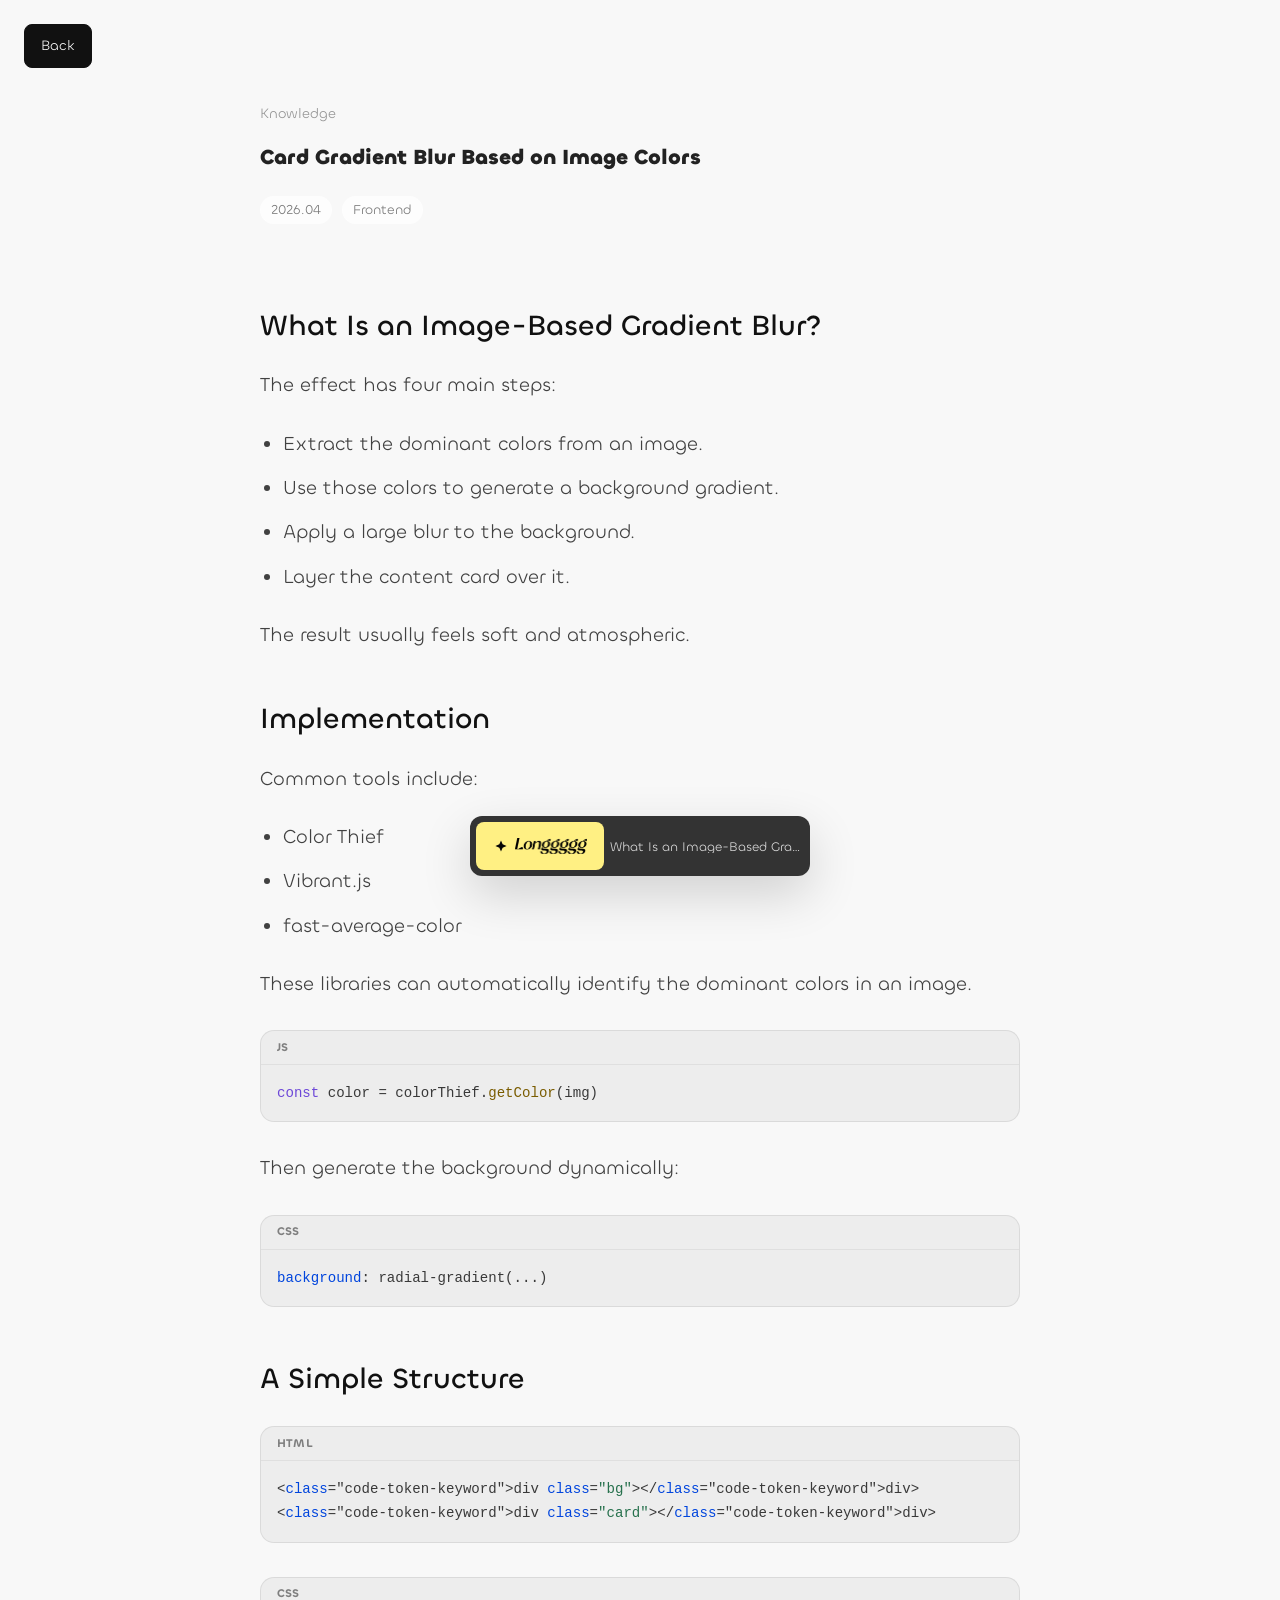
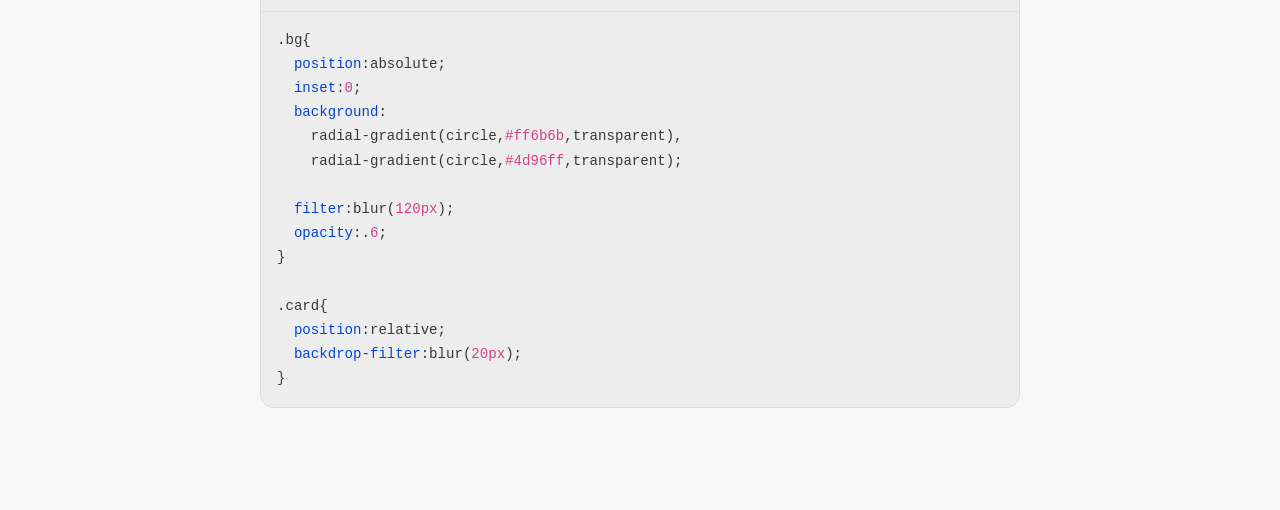
==== commit e7240c29: "文章翻译" ====
--- a/article.html
+++ b/article.html
@@ -1,25 +1,25 @@
 <!DOCTYPE html>
-<html lang="zh-CN">
+<html lang="en">
   <head>
     <meta charset="UTF-8" />
     <meta name="robots" content="noindex, nofollow" />
     <meta name="viewport" content="width=device-width, initial-scale=1.0" />
-    <title>个人知识库｜龙湘玉 Portfolio</title>
-    <link rel="stylesheet" href="./styles.css" />
-    <link rel="stylesheet" href="./monochrome.css?v=2026-08-02-f8-background" />
+    <title>Knowledge | Long Xiangyu Portfolio</title>
+    <link rel="stylesheet" href="./styles.css?v=2026-11-04-return-position" />
+    <link rel="stylesheet" href="./monochrome.css?v=2026-11-04-motion" />
   </head>
   <body class="article-page">
     <main class="article-page-main">
-      <a class="article-back-link" href="./index.html" aria-label="返回首页">返回</a>
+      <a class="article-back-link" href="./index.html#knowledge" aria-label="Back to articles">Back</a>
       <article class="article-page-shell">
-        <p class="knowledge-article-eyebrow">个人知识库</p>
-        <h1 data-article-title>正在加载文章...</h1>
+        <p class="knowledge-article-eyebrow">Knowledge</p>
+        <h1 data-article-title>Loading article...</h1>
         <div class="knowledge-article-meta">
           <time data-article-date datetime=""></time>
           <span data-article-category></span>
         </div>
         <div class="knowledge-article-prose" data-article-content>
-          <p>正在加载文章...</p>
+          <p>Loading article...</p>
         </div>
       </article>
     </main>
@@ -32,7 +32,7 @@
         <img class="floating-dock-ai-logo" src="./assets/Longgggg.png" alt="Longgggg" />
       </button>
       <div class="floating-dock-location" aria-live="polite">
-        <span class="floating-dock-location-current" data-page-indicator>正在加载文章...</span>
+        <span class="floating-dock-location-current" data-page-indicator>Loading article...</span>
       </div>
     </div>
 
@@ -76,7 +76,7 @@
       </div>
     </aside>
 
-    <script src="./script.js?v=2026-07-25-relight-project"></script>
-    <script src="./article.js?v=2026-07-13-return-position"></script>
+    <script src="./script.js?v=2026-11-04-english-articles"></script>
+    <script src="./article.js?v=2026-11-04-english-articles"></script>
   </body>
 </html>
--- a/styles.css
+++ b/styles.css
@@ -87,7 +87,7 @@
 }
 
 html {
-  scroll-behavior: smooth;
+  scroll-behavior: auto;
 }
 
 body {
@@ -164,9 +164,12 @@
 }
 
 .reveal {
+  transition: opacity 0.56s var(--motion-arrive), transform 0.56s var(--motion-arrive);
+}
+
+.reveal.is-reveal-ready {
   opacity: 0;
-  transform: translateY(16px);
-  transition: opacity 0.6s ease, transform 0.6s ease;
+  transform: translateY(12px);
 }
 
 .reveal.show {
@@ -296,7 +299,7 @@
   height: 60px;
   padding: 0 var(--content-inline-pad);
   display: grid;
-  grid-template-columns: auto 1fr auto;
+  grid-template-columns: auto 1fr;
   align-items: center;
   column-gap: 32px;
   background: #d2d2d238;
@@ -921,25 +924,7 @@
   transform-origin: center;
   transition:
     background-color 0.24s ease,
-    box-shadow 0.24s ease,
-    transform 0.52s cubic-bezier(0.16, 1, 0.3, 1);
-  will-change: transform;
-  cursor: grab;
-}
-
-.about-bento-card.is-bento-dragging {
-  z-index: 20;
-  cursor: grabbing;
-  box-shadow:
-    0 18px 34px rgba(12, 12, 12, 0.075),
-    0 2px 10px rgba(12, 12, 12, 0.05);
-  transition:
-    background-color 0.24s ease,
     box-shadow 0.24s ease;
-}
-
-.about-bento-card.is-bento-returning {
-  z-index: 19;
 }
 
 .about-bento-card:hover {
@@ -947,46 +932,20 @@
 }
 
 @media (prefers-reduced-motion: no-preference) {
-  .about-bento-inner.is-pocket-clipped {
-    overflow: clip;
-  }
-
   .about-bento-card.is-scroll-reveal-ready {
     opacity: 0;
-    translate: 0 var(--bento-pocket-distance, 100%);
-    scale: 0.92;
-  }
-
-  .about-bento-card.is-scroll-reveal-ready.is-scroll-reveal-visible {
-    animation: about-bento-card-reveal 0.9s cubic-bezier(0.16, 1, 0.3, 1) both;
+    translate: 0 22px;
+  }
+
+  .about-bento-card.is-scroll-reveal-visible {
+    animation: about-bento-card-reveal 0.62s var(--motion-arrive) both;
     animation-delay: var(--bento-reveal-delay, 0ms);
   }
 }
 
 @keyframes about-bento-card-reveal {
-  0% {
-    opacity: 0;
-    translate: 0 var(--bento-pocket-distance, 100%);
-    scale: 0.92;
-  }
-
-  64% {
-    opacity: 1;
-    translate: 0 0;
-    scale: 1;
-  }
-
-  82% {
-    opacity: 1;
-    translate: 0 0;
-    scale: 1.025;
-  }
-
-  100% {
-    opacity: 1;
-    translate: 0 0;
-    scale: 1;
-  }
+  from { opacity: 0; translate: 0 22px; }
+  to { opacity: 1; translate: 0 0; }
 }
 
 .about-bento-card-tall {
@@ -2364,14 +2323,19 @@
   height: 100px;
   display: grid;
   place-items: center;
-  border-radius: 8px;
+  overflow: hidden;
+  border-radius: 22px;
   background: #ffffff;
 }
 
 .about-grounded-icon {
+  display: block;
   width: 64px;
   height: 64px;
   object-fit: contain;
+  overflow: hidden;
+  border-radius: 22%;
+  clip-path: inset(0 round 22%);
 }
 
 .about-grounded-copy {
@@ -5485,7 +5449,7 @@
   }
 
   .ai-chat-sidebar {
-    width: 100vw;
+    width: 100%;
     padding: 0;
   }
 
--- a/monochrome.css
+++ b/monochrome.css
@@ -606,6 +606,12 @@
 .about-app-card-icon {
   filter: grayscale(1) contrast(1.35) brightness(0.82) !important;
   mix-blend-mode: multiply;
+}
+
+/* Keep the overview monochrome, but show the original app artwork in its detail view. */
+.about-app-modal .about-app-card-icon {
+  filter: none !important;
+  mix-blend-mode: normal;
 }
 
 .about-bento-card-hci:hover .about-app-preview-icon {
@@ -2085,3 +2091,85 @@
     animation: none !important;
   }
 }
+
+
+/* Stageshow motion: small entrances, immediate feedback, readable resting states. */
+:root {
+  --motion-arrive: cubic-bezier(0.25, 0.8, 0.25, 1);
+  --motion-travel: cubic-bezier(0.45, 0, 0.1, 1);
+}
+
+.hero.is-active .hero-title {
+  animation: hero-copy-enter 0.62s var(--motion-arrive) 0.06s both;
+}
+.hero.is-active .hero-credit {
+  animation: hero-copy-enter 0.56s var(--motion-arrive) 0.14s both;
+}
+.hero.is-active .hero-contact-button {
+  animation: hero-copy-enter 0.56s var(--motion-arrive) 0.22s both;
+}
+
+.ai-chat-sidebar,
+main {
+  transition-timing-function: var(--motion-travel);
+  transition-duration: 0.4s;
+}
+
+.ai-chat-message,
+.ai-chat-feedback {
+  animation: message-arrive 0.28s var(--motion-arrive) both;
+}
+.ai-chat-send {
+  min-width: 86px;
+  white-space: nowrap;
+}
+
+@media (max-width: 900px) {
+  .ai-chat-sidebar { height: 100dvh; }
+  .ai-chat-shell { height: 100%; }
+}
+@keyframes message-arrive {
+  from { opacity: 0; transform: translateY(6px); }
+  to { opacity: 1; transform: translateY(0); }
+}
+
+/* The cards keep their current pose while their decorative children are offscreen. */
+.is-motion-paused,
+.is-motion-paused * {
+  animation-play-state: paused !important;
+}
+
+@media (prefers-reduced-motion: reduce) {
+  html { scroll-behavior: auto !important; }
+  *, *::before, *::after {
+    animation-duration: 0.01ms !important;
+    animation-delay: 0s !important;
+    animation-iteration-count: 1 !important;
+    animation-play-state: running !important;
+    transition-duration: 0.01ms !important;
+    transition-delay: 0s !important;
+    scroll-behavior: auto !important;
+  }
+  .reveal,
+  .reveal.is-reveal-ready,
+  .hero-title,
+  .hero-credit,
+  .hero-contact-button,
+  .about-bento-card.is-scroll-reveal-ready {
+    opacity: 1;
+    translate: 0 0;
+  }
+  .reveal.is-reveal-ready { transform: none; }
+  .about-bento-card.is-scroll-reveal-ready { animation: none !important; }
+}
+
+.custom-cursor {
+  left: 0;
+  top: 0;
+  transform: translate3d(var(--cursor-x, -100px), var(--cursor-y, -100px), 0) translate(-50%, -50%);
+  transition: width 0.18s var(--motion-arrive), height 0.18s var(--motion-arrive), opacity 0.14s ease;
+}
+
+.about-bento-card img {
+  -webkit-user-drag: none;
+}
